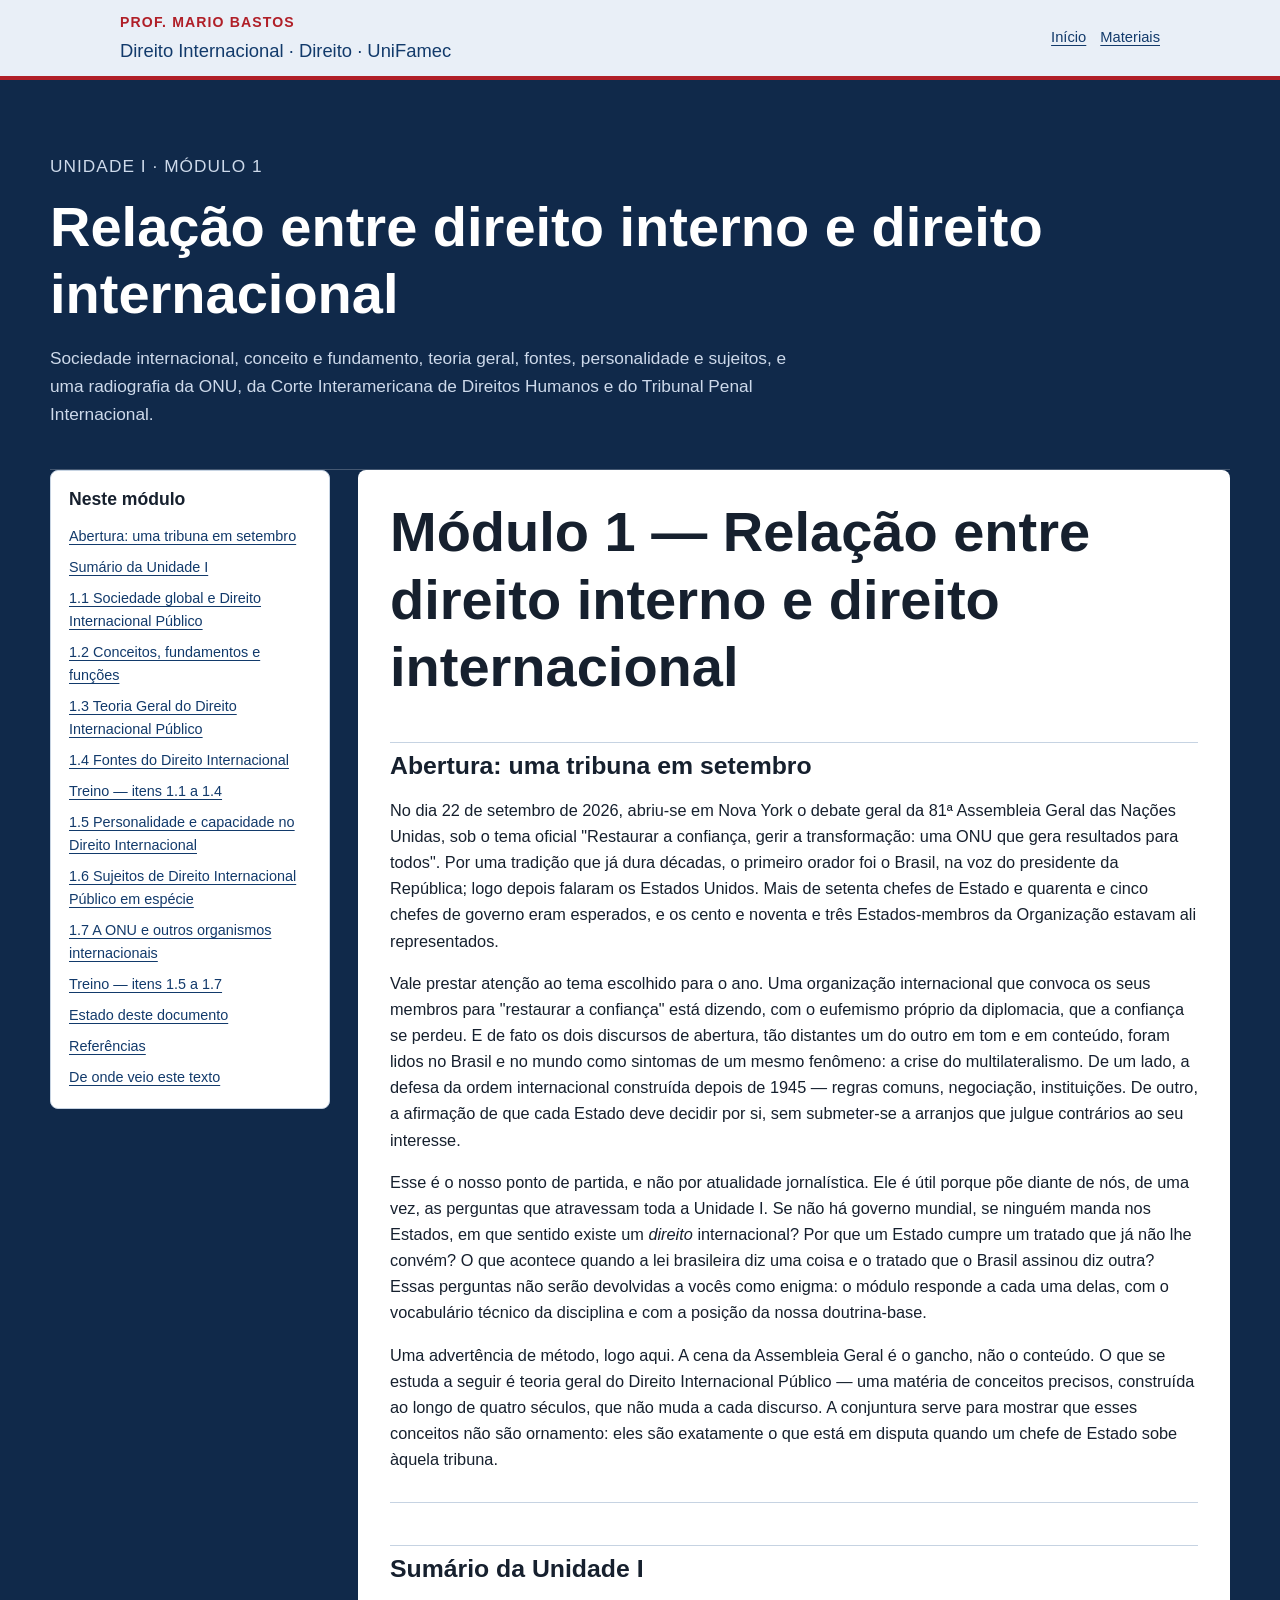
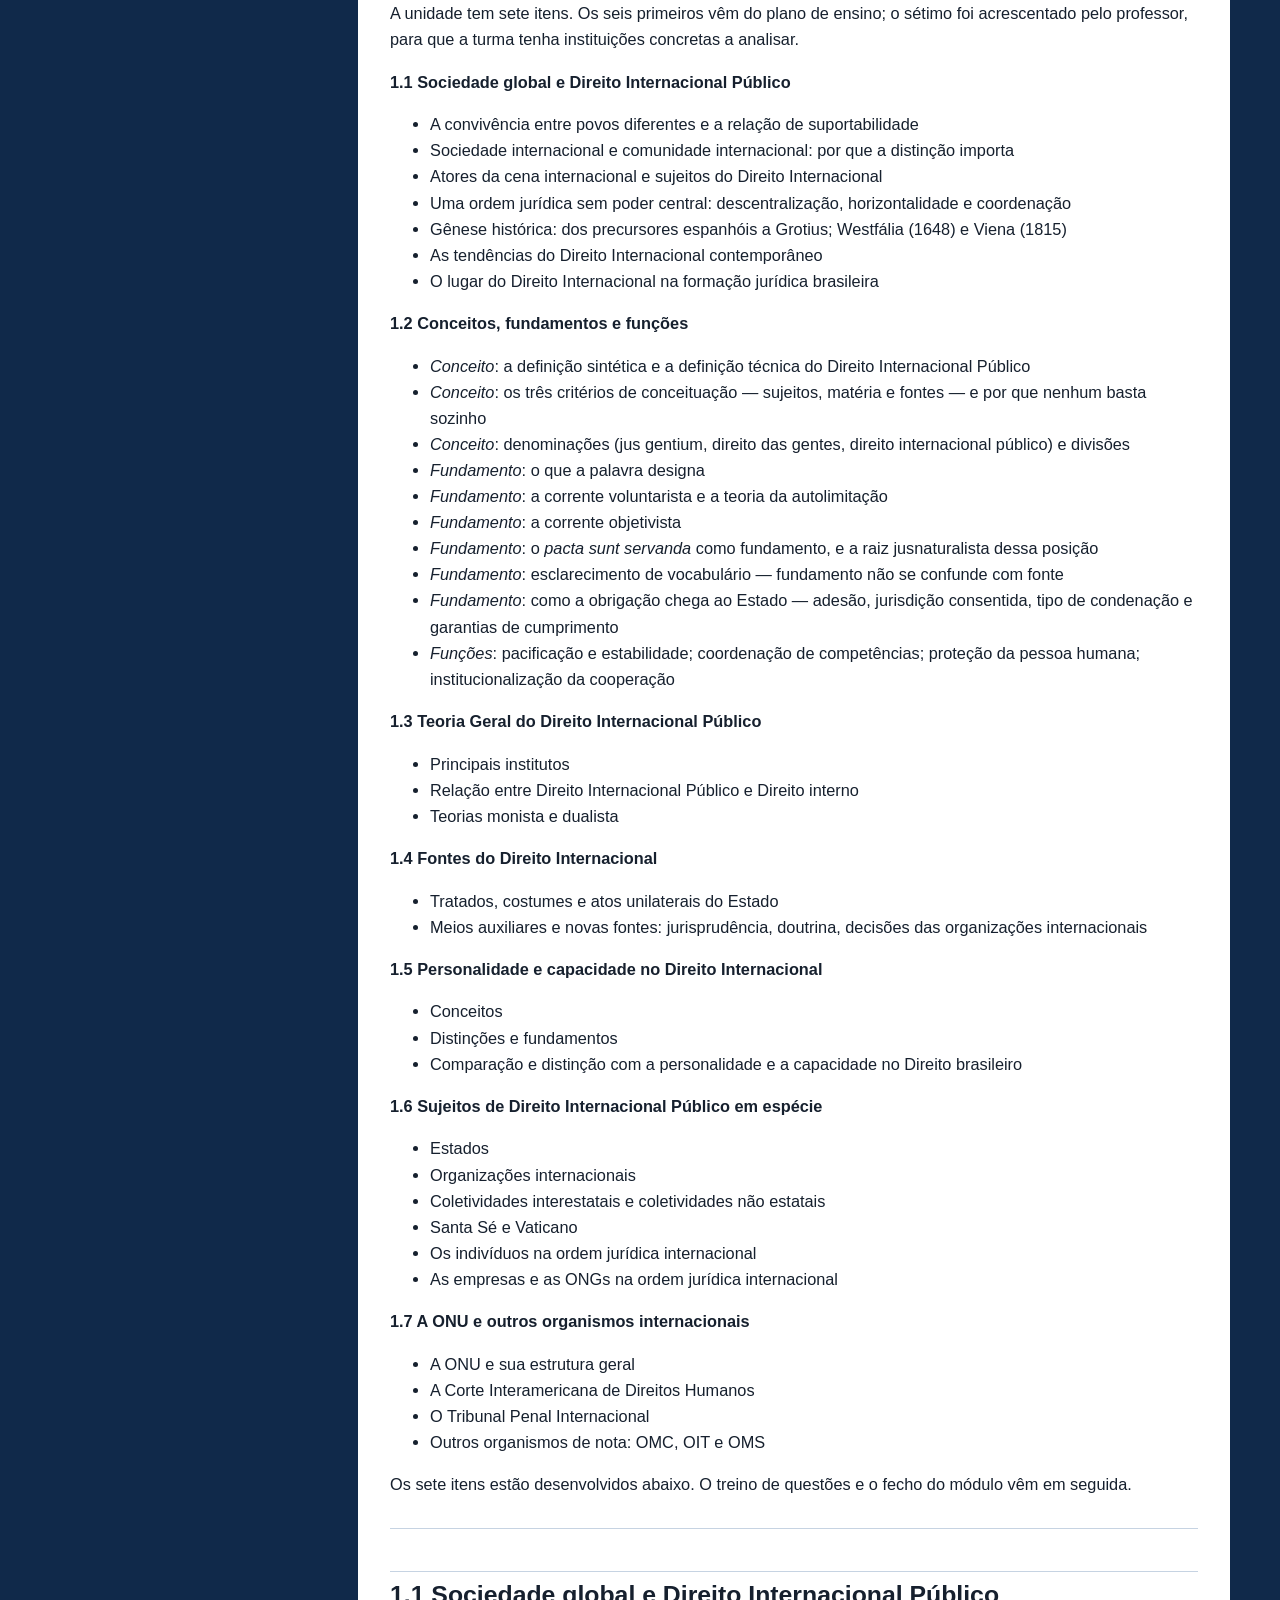
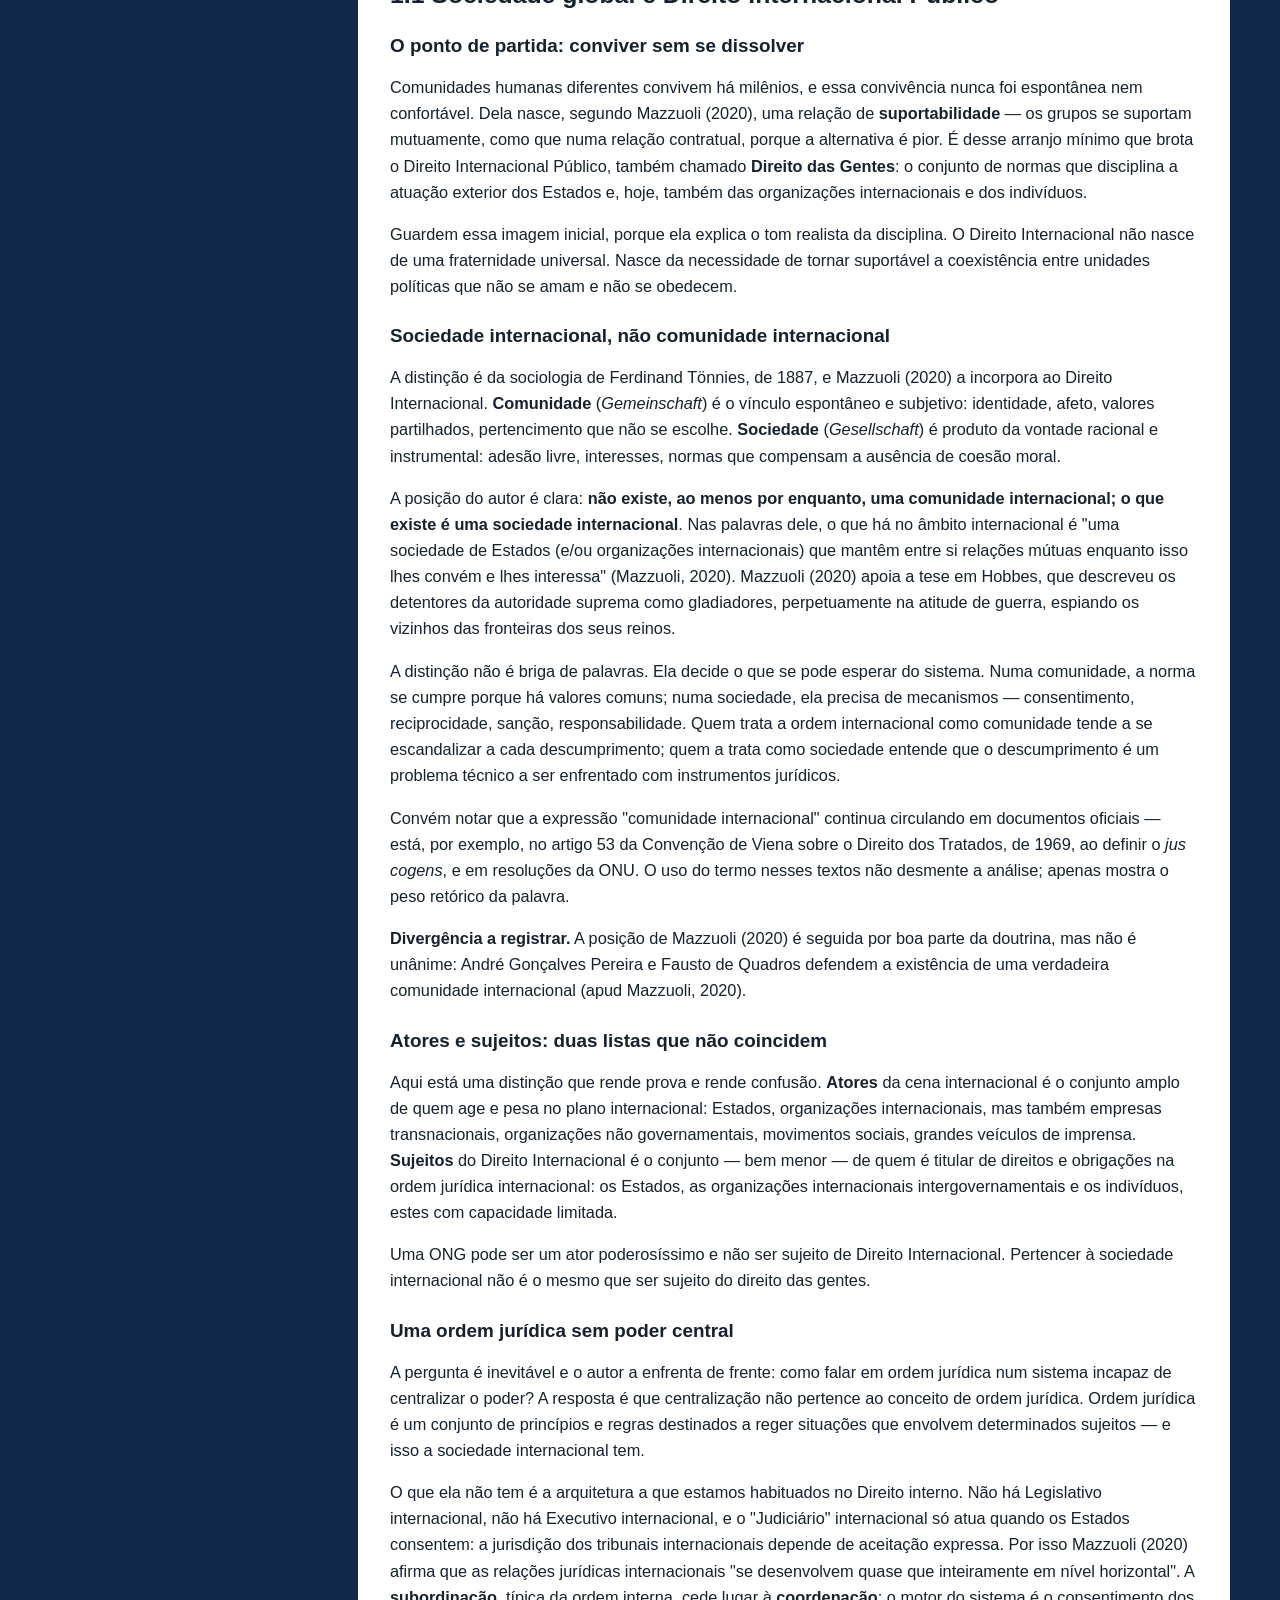
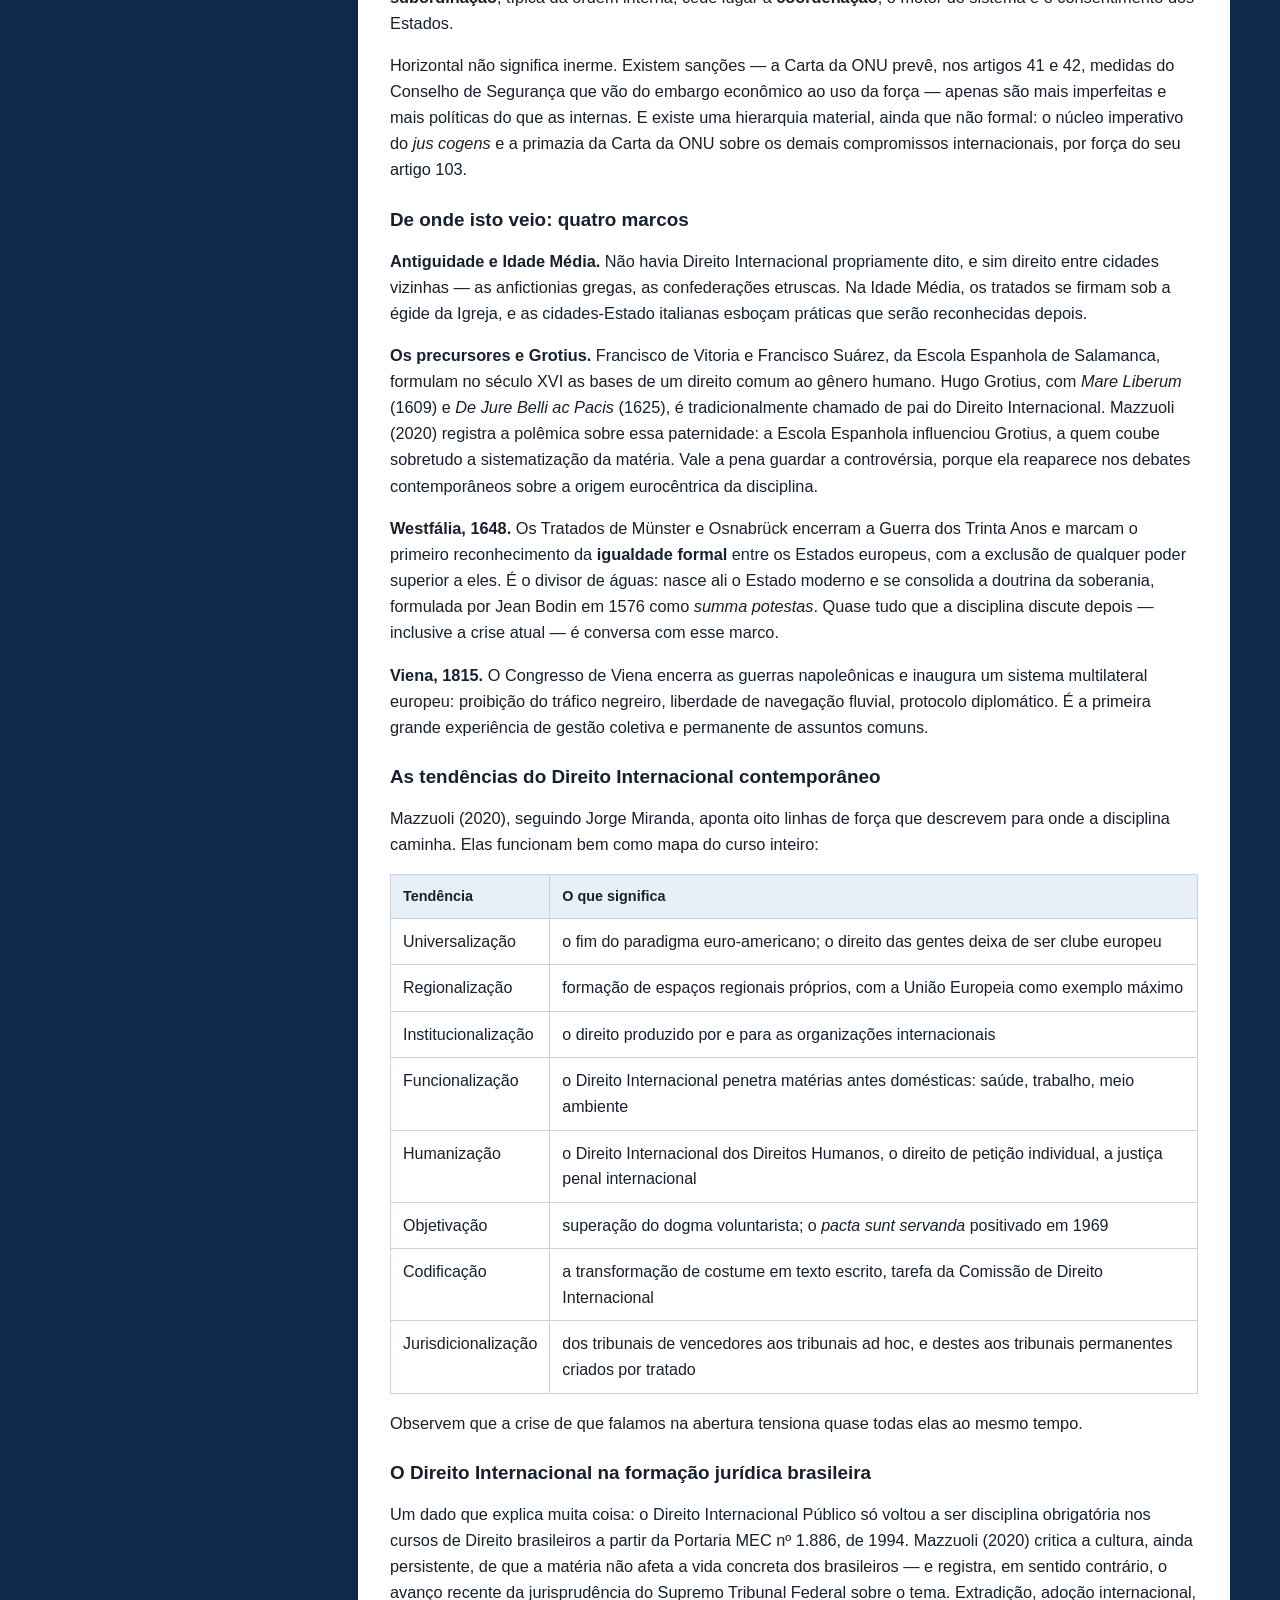
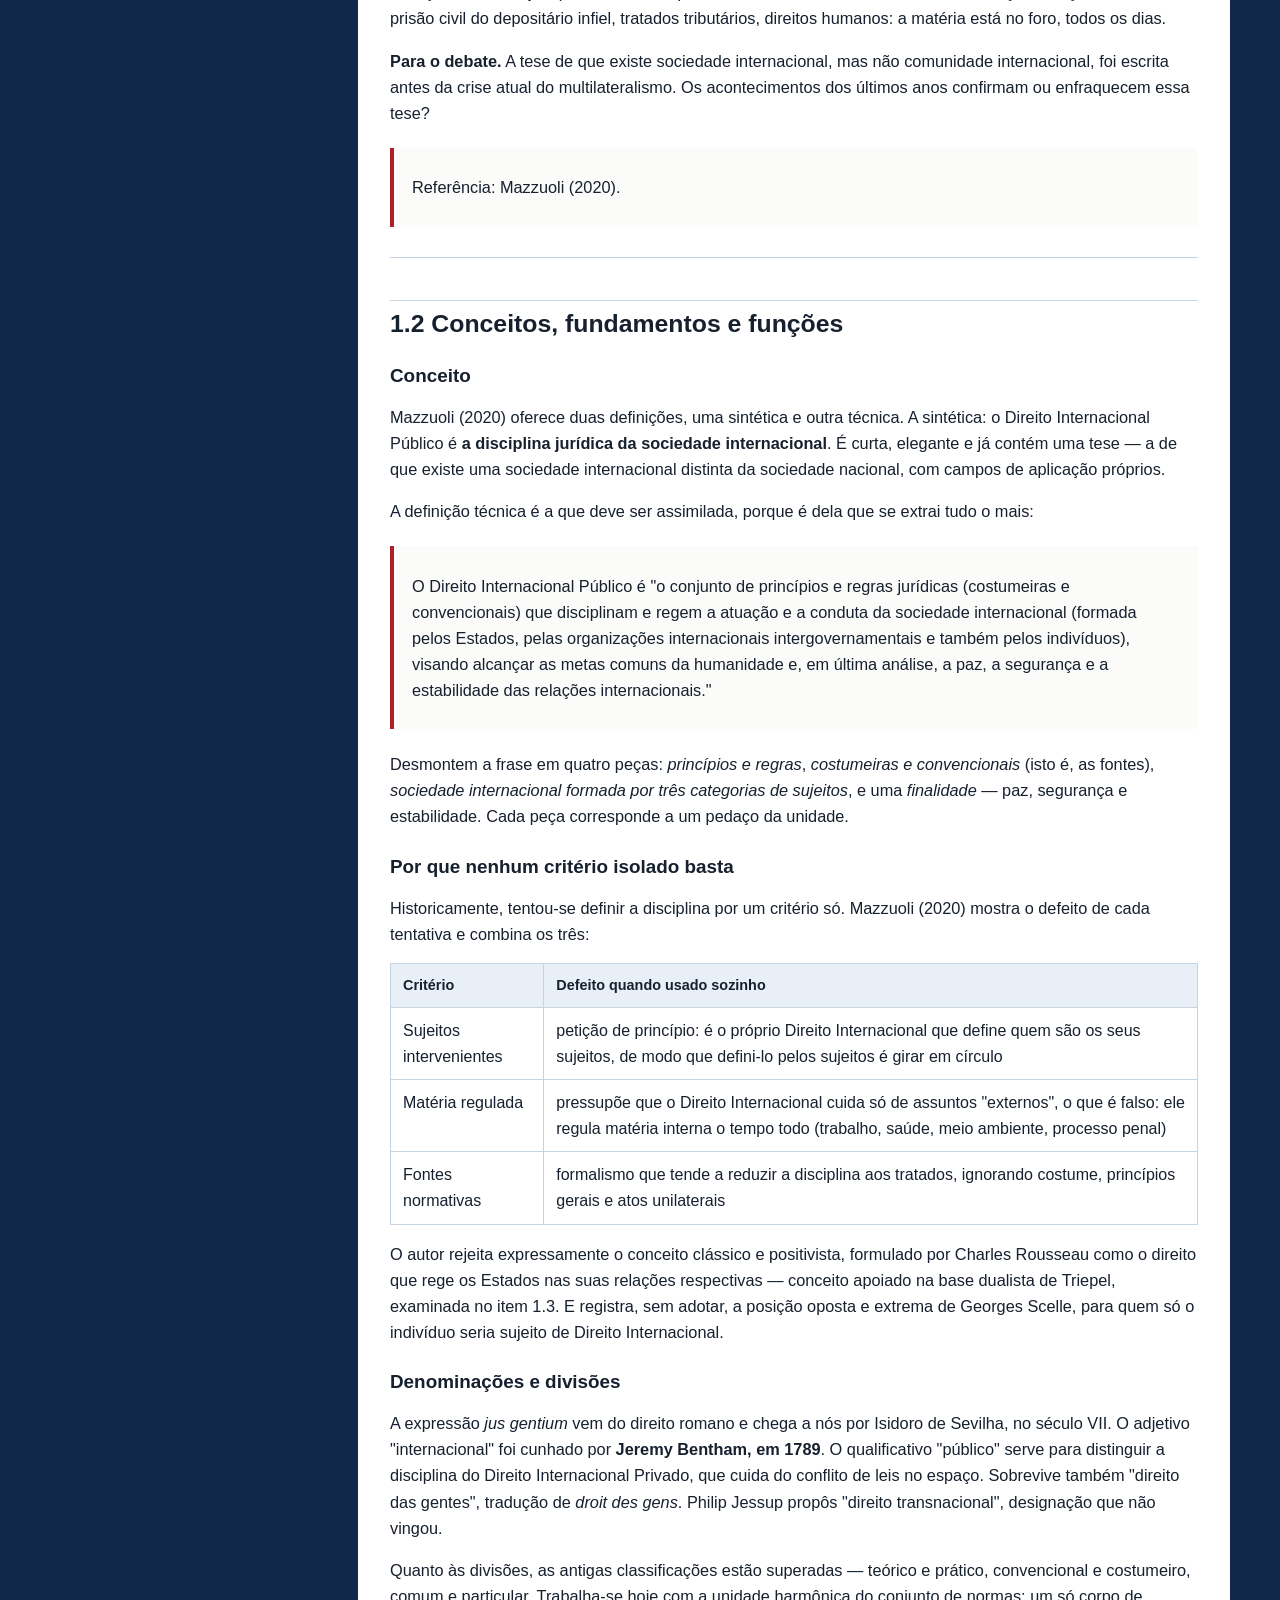
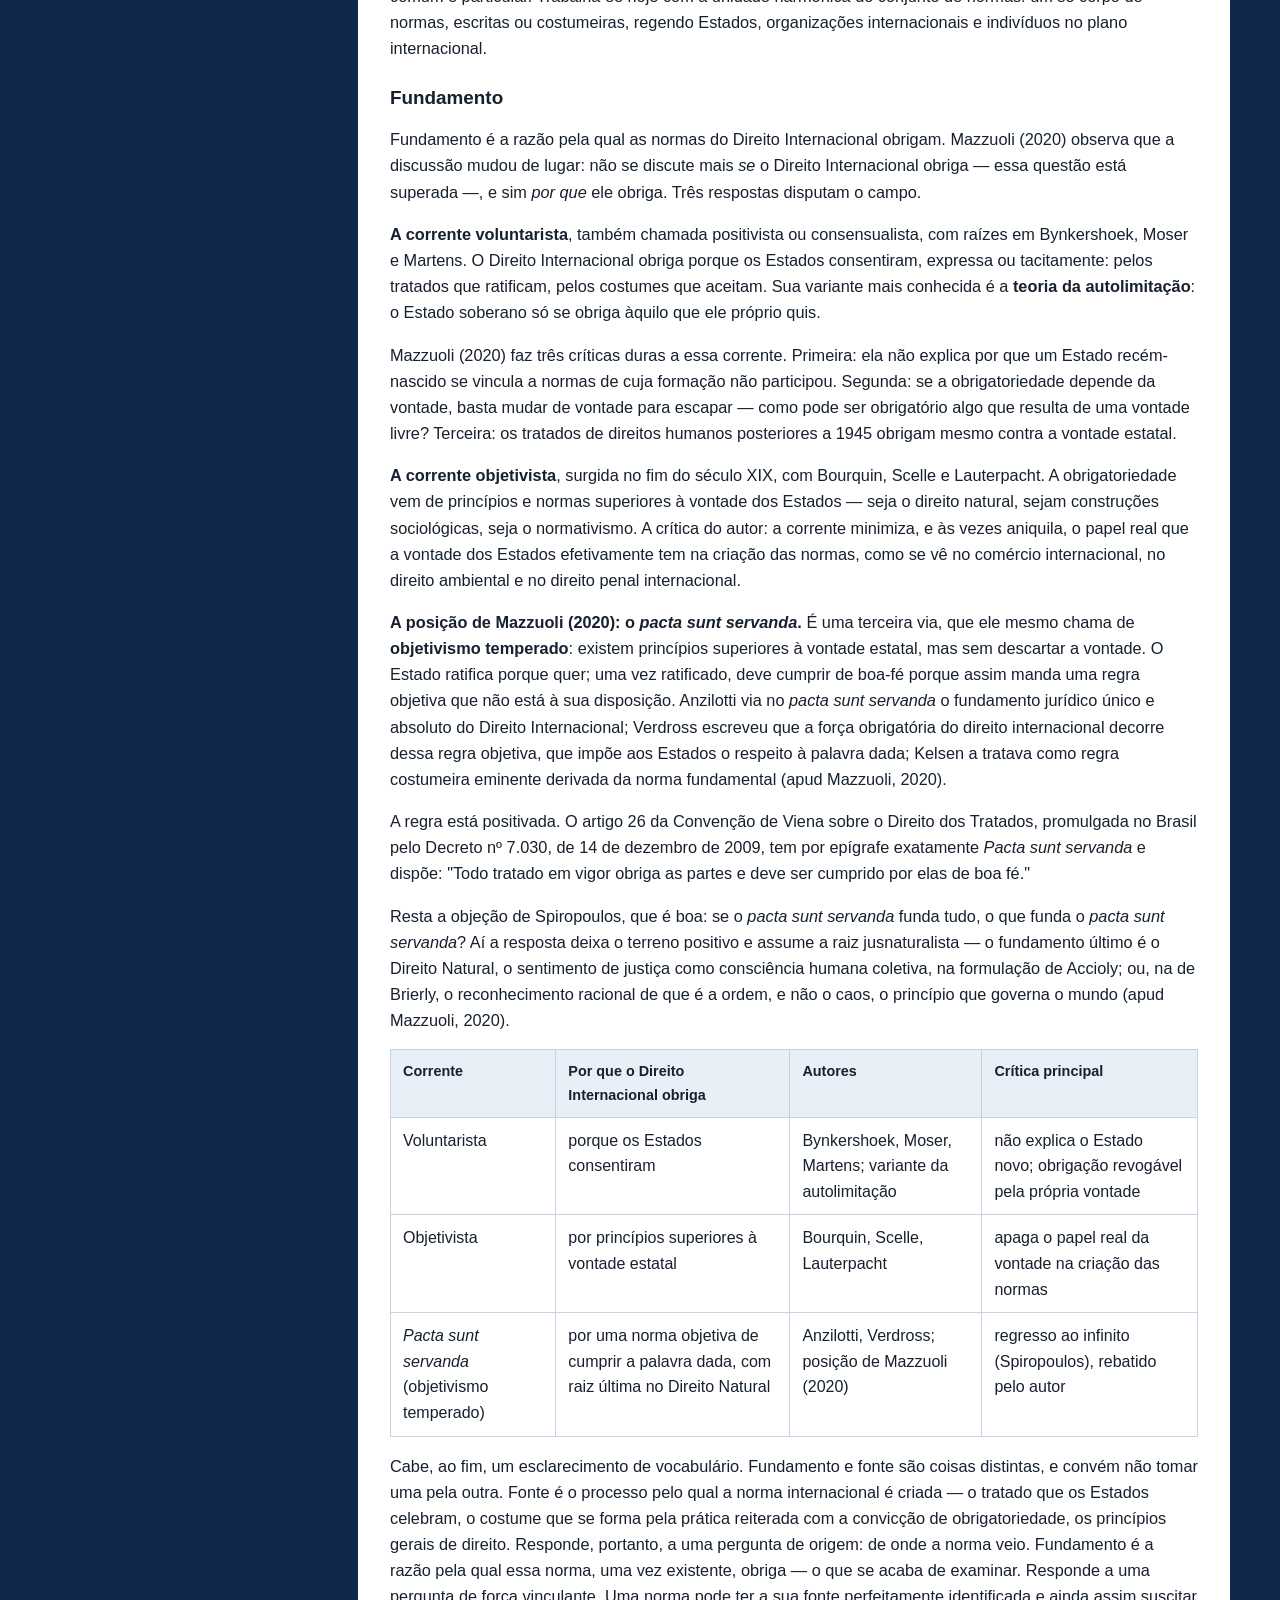
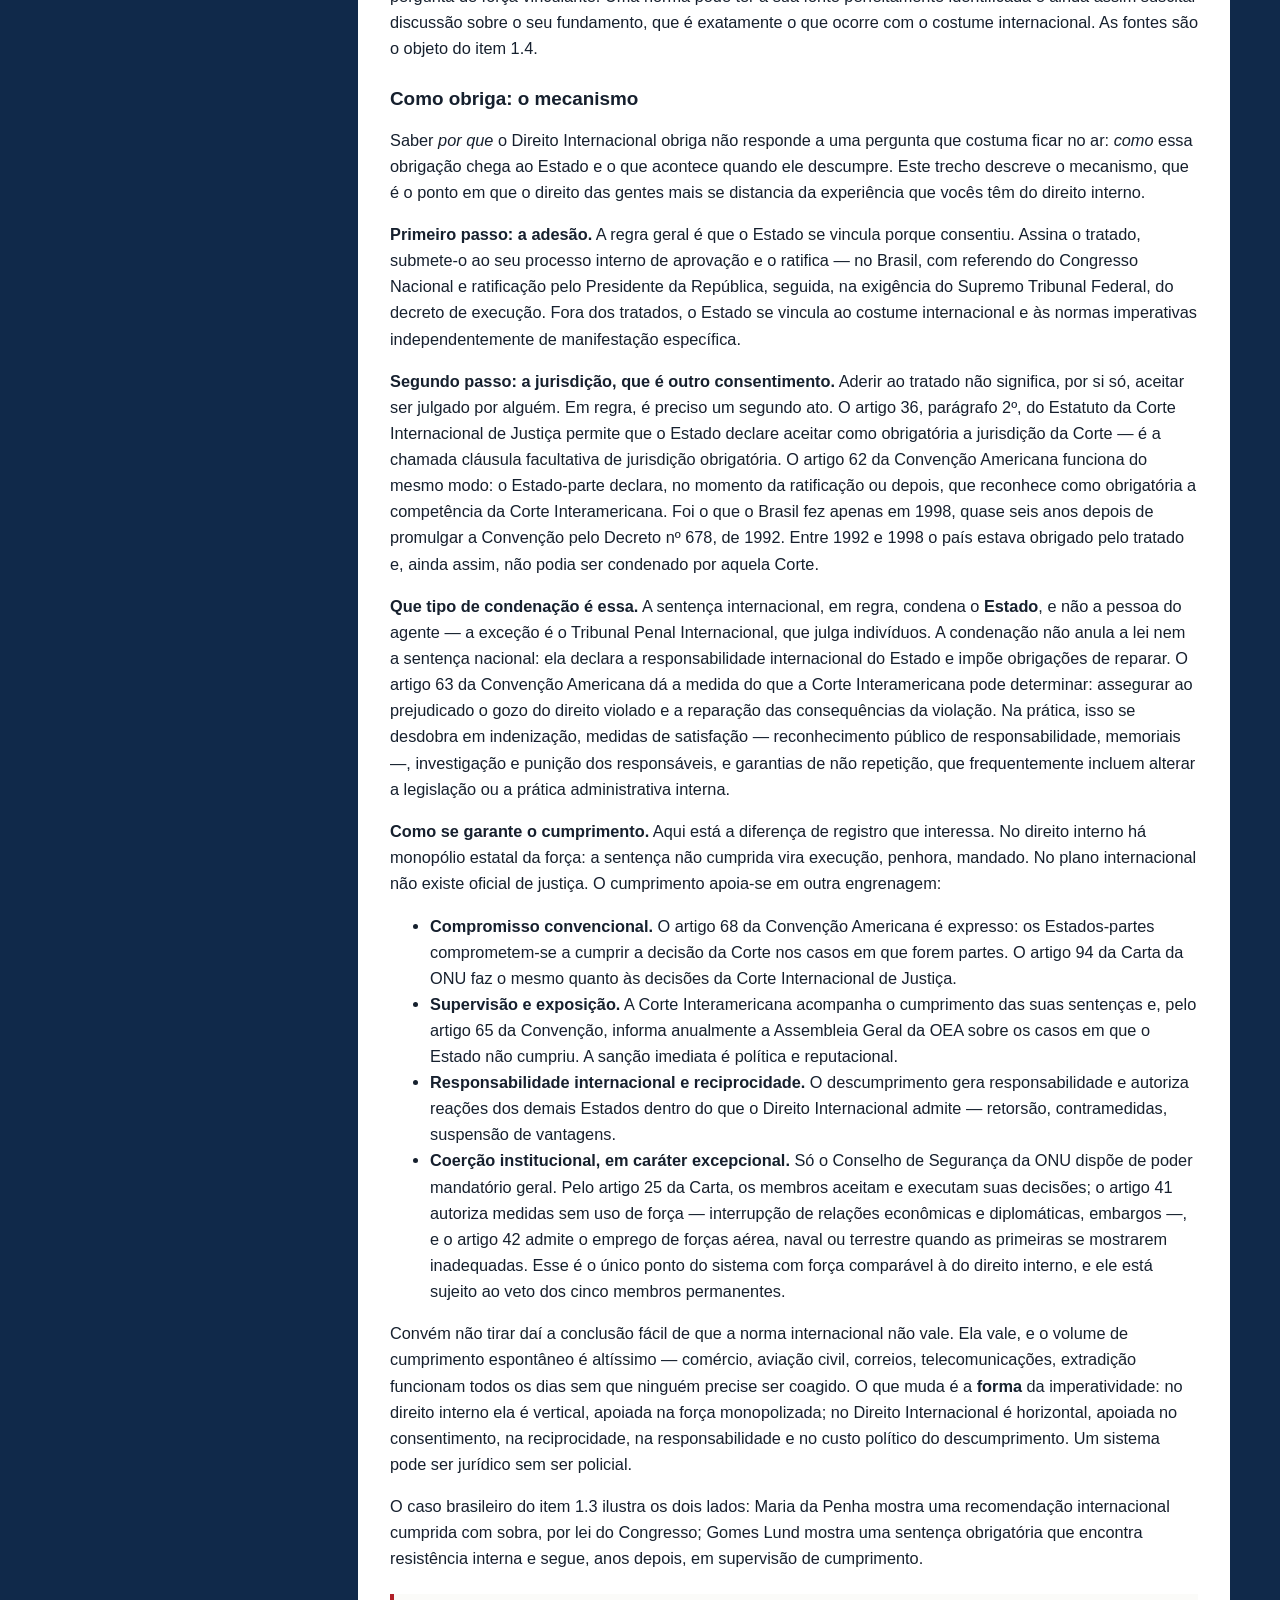
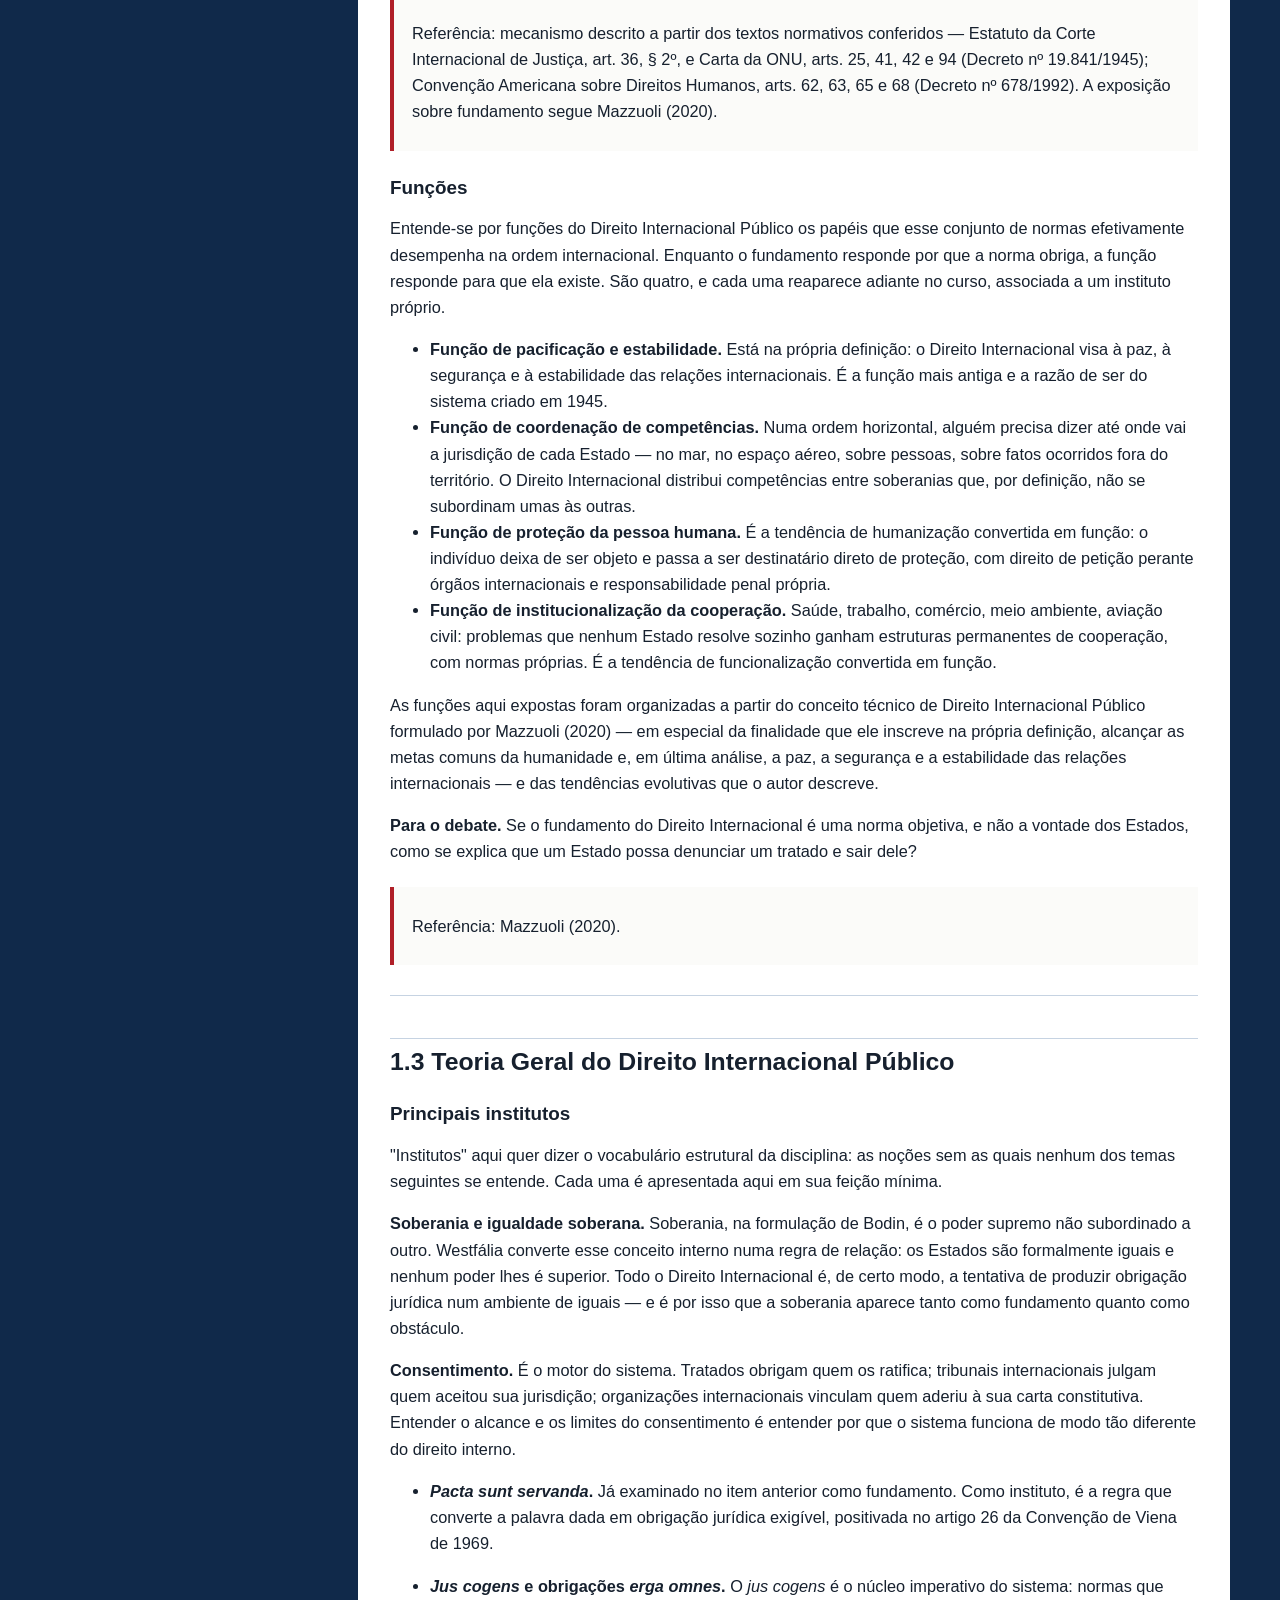
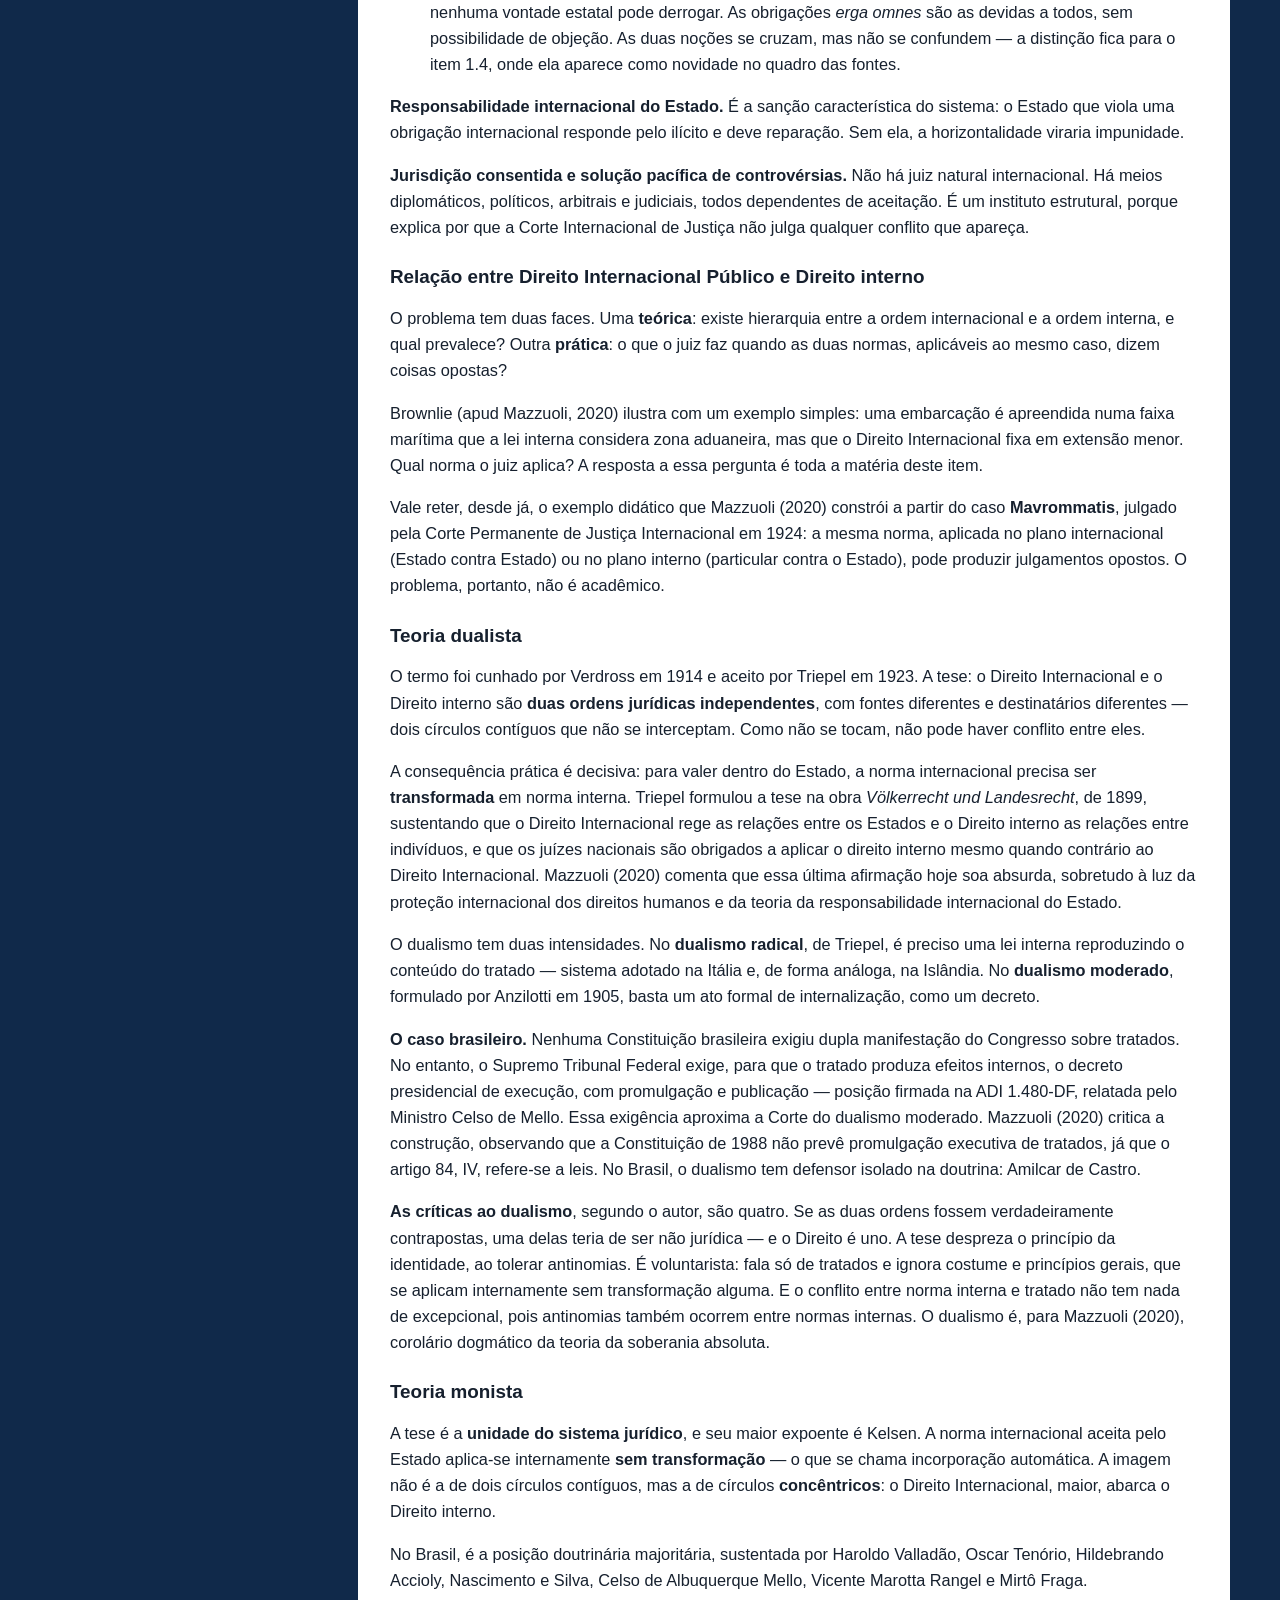
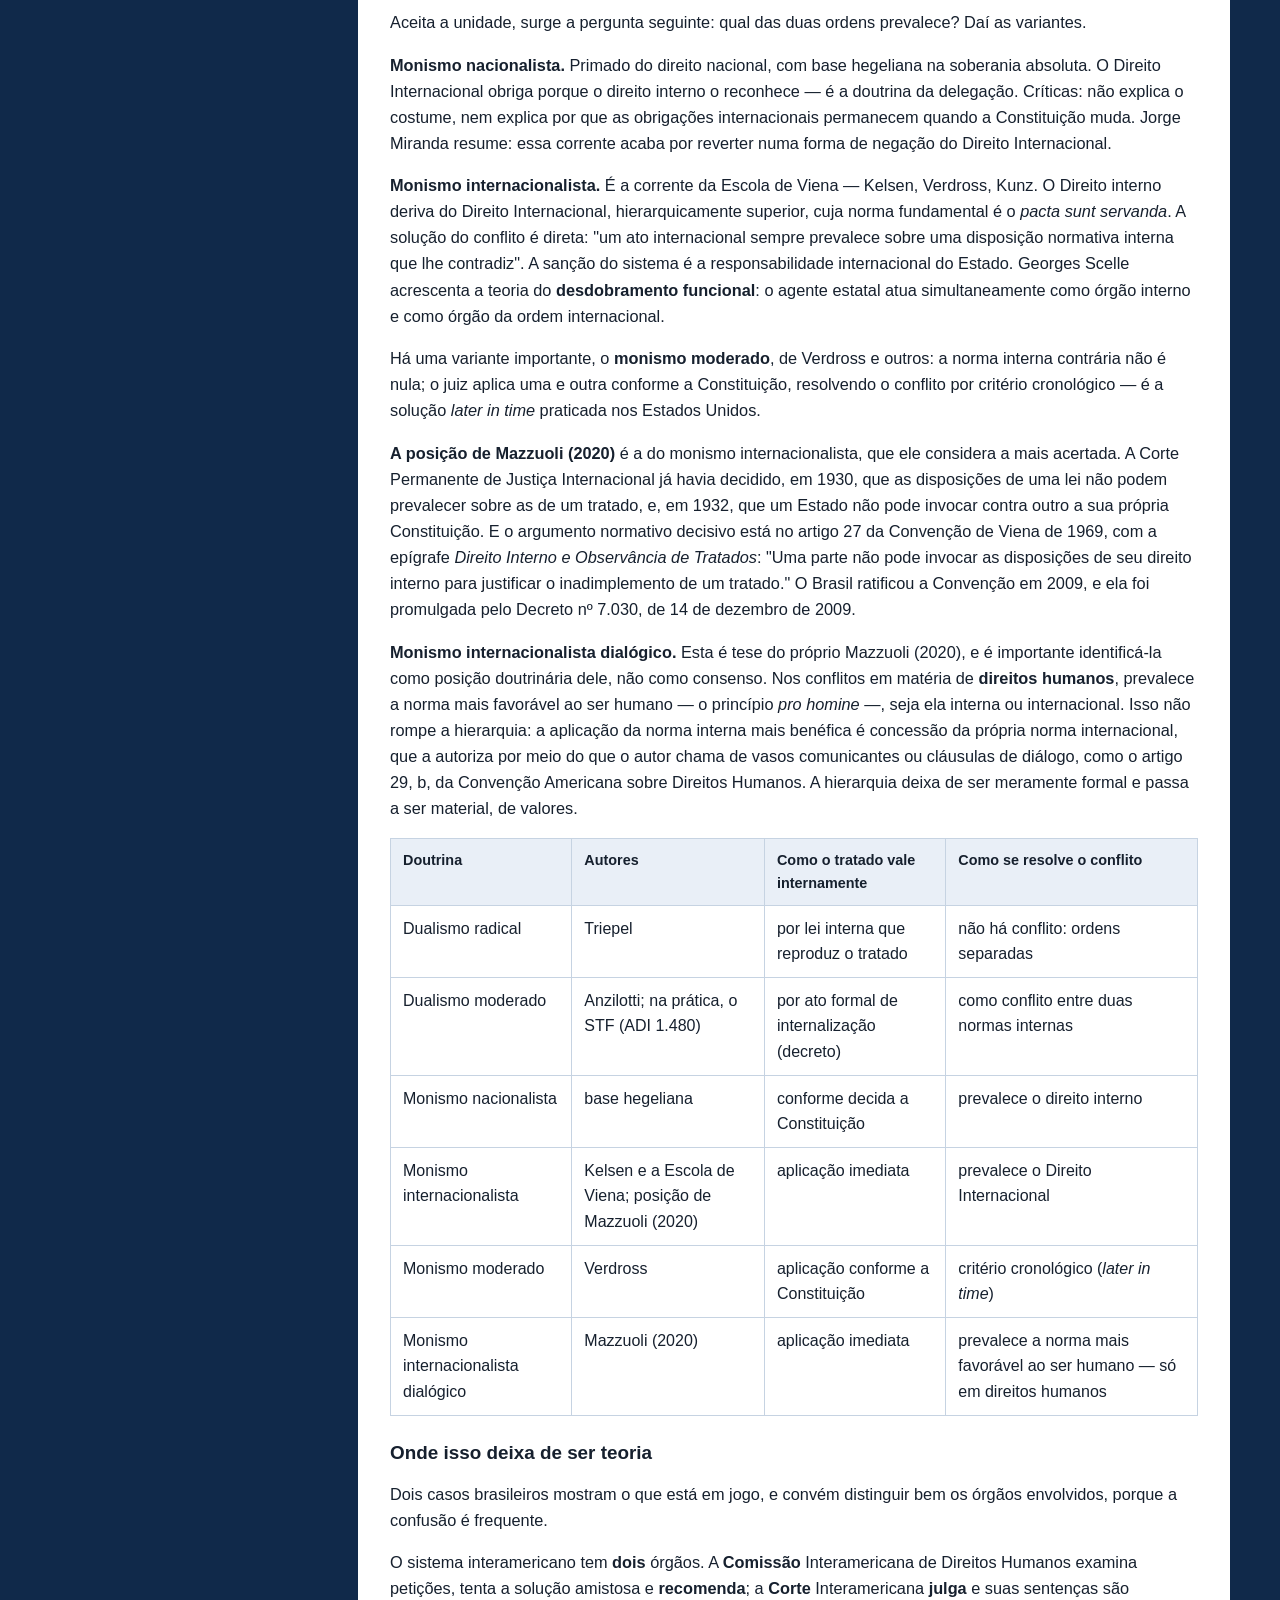
==== docs/modulo-1.html @ 849b7592 "Publica o Modulo 1 da Unidade I, com treino corrigido na pagina e box de curiosidades Co-Authored-By" ====
<!doctype html>
<html lang="pt-BR">
<head>
<meta charset="utf-8">
<meta name="viewport" content="width=device-width, initial-scale=1">
<title>Módulo 1 — Unidade I | Direito Internacional Integrado</title>
<meta name="description" content="Módulo de estudo da Unidade I: relação entre direito interno e direito internacional.">
<link rel="stylesheet" href="assets/style.css?v=4">
</head>
<body>
<header class="site-header">
  <div class="header-inner">
    <div class="brand"><strong>Prof. Mario Bastos</strong><span>Direito Internacional · Direito · UniFamec</span></div>
    <nav aria-label="Navegação principal"><a href="index.html">Início</a><a href="index.html#materiais">Materiais</a></nav>
  </div>
</header>

<main class="module-page">
  <section class="hero compact-hero">
    <p class="tag">Unidade I · Módulo 1</p>
    <h1>Relação entre direito interno e direito internacional</h1>
    <p>Sociedade internacional, conceito e fundamento, teoria geral, fontes, personalidade e sujeitos, e uma radiografia da ONU, da Corte Interamericana de Direitos Humanos e do Tribunal Penal Internacional.</p>
  </section>

  <div class="module-layout">
    <aside class="toc-card">
      <h2>Neste módulo</h2>
      <div class="toc-links"><a href="#abertura-uma-tribuna-em-setembro">Abertura: uma tribuna em setembro</a>
<a href="#sumario-da-unidade-i">Sumário da Unidade I</a>
<a href="#1-1-sociedade-global-e-direito-internacional-publico">1.1 Sociedade global e Direito Internacional Público</a>
<a href="#1-2-conceitos-fundamentos-e-funcoes">1.2 Conceitos, fundamentos e funções</a>
<a href="#1-3-teoria-geral-do-direito-internacional-publico">1.3 Teoria Geral do Direito Internacional Público</a>
<a href="#1-4-fontes-do-direito-internacional">1.4 Fontes do Direito Internacional</a>
<a href="#treino-itens-1-1-a-1-4">Treino — itens 1.1 a 1.4</a>
<a href="#1-5-personalidade-e-capacidade-no-direito-internacional">1.5 Personalidade e capacidade no Direito Internacional</a>
<a href="#1-6-sujeitos-de-direito-internacional-publico-em-especie">1.6 Sujeitos de Direito Internacional Público em espécie</a>
<a href="#1-7-a-onu-e-outros-organismos-internacionais">1.7 A ONU e outros organismos internacionais</a>
<a href="#treino-itens-1-5-a-1-7">Treino — itens 1.5 a 1.7</a>
<a href="#estado-deste-documento">Estado deste documento</a>
<a href="#referencias">Referências</a>
<a href="#de-onde-veio-este-texto">De onde veio este texto</a></div>
    </aside>
    <div class="module-content">
<h1>Módulo 1 — Relação entre direito interno e direito internacional</h1>
<h2 id="abertura-uma-tribuna-em-setembro">Abertura: uma tribuna em setembro</h2>
<p>No dia 22 de setembro de 2026, abriu-se em Nova York o debate geral da 81ª Assembleia Geral das Nações Unidas, sob o tema oficial "Restaurar a confiança, gerir a transformação: uma ONU que gera resultados para todos". Por uma tradição que já dura décadas, o primeiro orador foi o Brasil, na voz do presidente da República; logo depois falaram os Estados Unidos. Mais de setenta chefes de Estado e quarenta e cinco chefes de governo eram esperados, e os cento e noventa e três Estados-membros da Organização estavam ali representados.</p>
<p>Vale prestar atenção ao tema escolhido para o ano. Uma organização internacional que convoca os seus membros para "restaurar a confiança" está dizendo, com o eufemismo próprio da diplomacia, que a confiança se perdeu. E de fato os dois discursos de abertura, tão distantes um do outro em tom e em conteúdo, foram lidos no Brasil e no mundo como sintomas de um mesmo fenômeno: a crise do multilateralismo. De um lado, a defesa da ordem internacional construída depois de 1945 — regras comuns, negociação, instituições. De outro, a afirmação de que cada Estado deve decidir por si, sem submeter-se a arranjos que julgue contrários ao seu interesse.</p>
<p>Esse é o nosso ponto de partida, e não por atualidade jornalística. Ele é útil porque põe diante de nós, de uma vez, as perguntas que atravessam toda a Unidade I. Se não há governo mundial, se ninguém manda nos Estados, em que sentido existe um <em>direito</em> internacional? Por que um Estado cumpre um tratado que já não lhe convém? O que acontece quando a lei brasileira diz uma coisa e o tratado que o Brasil assinou diz outra? Essas perguntas não serão devolvidas a vocês como enigma: o módulo responde a cada uma delas, com o vocabulário técnico da disciplina e com a posição da nossa doutrina-base.</p>
<p>Uma advertência de método, logo aqui. A cena da Assembleia Geral é o gancho, não o conteúdo. O que se estuda a seguir é teoria geral do Direito Internacional Público — uma matéria de conceitos precisos, construída ao longo de quatro séculos, que não muda a cada discurso. A conjuntura serve para mostrar que esses conceitos não são ornamento: eles são exatamente o que está em disputa quando um chefe de Estado sobe àquela tribuna.</p>
<hr />
<h2 id="sumario-da-unidade-i">Sumário da Unidade I</h2>
<p>A unidade tem sete itens. Os seis primeiros vêm do plano de ensino; o sétimo foi acrescentado pelo professor, para que a turma tenha instituições concretas a analisar.</p>
<p><strong>1.1 Sociedade global e Direito Internacional Público</strong></p>
<ul>
<li>A convivência entre povos diferentes e a relação de suportabilidade</li>
<li>Sociedade internacional e comunidade internacional: por que a distinção importa</li>
<li>Atores da cena internacional e sujeitos do Direito Internacional</li>
<li>Uma ordem jurídica sem poder central: descentralização, horizontalidade e coordenação</li>
<li>Gênese histórica: dos precursores espanhóis a Grotius; Westfália (1648) e Viena (1815)</li>
<li>As tendências do Direito Internacional contemporâneo</li>
<li>O lugar do Direito Internacional na formação jurídica brasileira</li>
</ul>
<p><strong>1.2 Conceitos, fundamentos e funções</strong></p>
<ul>
<li><em>Conceito</em>: a definição sintética e a definição técnica do Direito Internacional Público</li>
<li><em>Conceito</em>: os três critérios de conceituação — sujeitos, matéria e fontes — e por que nenhum basta sozinho</li>
<li><em>Conceito</em>: denominações (jus gentium, direito das gentes, direito internacional público) e divisões</li>
<li><em>Fundamento</em>: o que a palavra designa</li>
<li><em>Fundamento</em>: a corrente voluntarista e a teoria da autolimitação</li>
<li><em>Fundamento</em>: a corrente objetivista</li>
<li><em>Fundamento</em>: o <em>pacta sunt servanda</em> como fundamento, e a raiz jusnaturalista dessa posição</li>
<li><em>Fundamento</em>: esclarecimento de vocabulário — fundamento não se confunde com fonte</li>
<li><em>Fundamento</em>: como a obrigação chega ao Estado — adesão, jurisdição consentida, tipo de condenação e garantias de cumprimento</li>
<li><em>Funções</em>: pacificação e estabilidade; coordenação de competências; proteção da pessoa humana; institucionalização da cooperação</li>
</ul>
<p><strong>1.3 Teoria Geral do Direito Internacional Público</strong></p>
<ul>
<li>Principais institutos</li>
<li>Relação entre Direito Internacional Público e Direito interno</li>
<li>Teorias monista e dualista</li>
</ul>
<p><strong>1.4 Fontes do Direito Internacional</strong></p>
<ul>
<li>Tratados, costumes e atos unilaterais do Estado</li>
<li>Meios auxiliares e novas fontes: jurisprudência, doutrina, decisões das organizações internacionais</li>
</ul>
<p><strong>1.5 Personalidade e capacidade no Direito Internacional</strong></p>
<ul>
<li>Conceitos</li>
<li>Distinções e fundamentos</li>
<li>Comparação e distinção com a personalidade e a capacidade no Direito brasileiro</li>
</ul>
<p><strong>1.6 Sujeitos de Direito Internacional Público em espécie</strong></p>
<ul>
<li>Estados</li>
<li>Organizações internacionais</li>
<li>Coletividades interestatais e coletividades não estatais</li>
<li>Santa Sé e Vaticano</li>
<li>Os indivíduos na ordem jurídica internacional</li>
<li>As empresas e as ONGs na ordem jurídica internacional</li>
</ul>
<p><strong>1.7 A ONU e outros organismos internacionais</strong></p>
<ul>
<li>A ONU e sua estrutura geral</li>
<li>A Corte Interamericana de Direitos Humanos</li>
<li>O Tribunal Penal Internacional</li>
<li>Outros organismos de nota: OMC, OIT e OMS</li>
</ul>
<p>Os sete itens estão desenvolvidos abaixo. O treino de questões e o fecho do módulo vêm em seguida.</p>
<hr />
<h2 id="1-1-sociedade-global-e-direito-internacional-publico">1.1 Sociedade global e Direito Internacional Público</h2>
<h3>O ponto de partida: conviver sem se dissolver</h3>
<p>Comunidades humanas diferentes convivem há milênios, e essa convivência nunca foi espontânea nem confortável. Dela nasce, segundo Mazzuoli (2020), uma relação de <strong>suportabilidade</strong> — os grupos se suportam mutuamente, como que numa relação contratual, porque a alternativa é pior. É desse arranjo mínimo que brota o Direito Internacional Público, também chamado <strong>Direito das Gentes</strong>: o conjunto de normas que disciplina a atuação exterior dos Estados e, hoje, também das organizações internacionais e dos indivíduos.</p>
<p>Guardem essa imagem inicial, porque ela explica o tom realista da disciplina. O Direito Internacional não nasce de uma fraternidade universal. Nasce da necessidade de tornar suportável a coexistência entre unidades políticas que não se amam e não se obedecem.</p>
<h3>Sociedade internacional, não comunidade internacional</h3>
<p>A distinção é da sociologia de Ferdinand Tönnies, de 1887, e Mazzuoli (2020) a incorpora ao Direito Internacional. <strong>Comunidade</strong> (<em>Gemeinschaft</em>) é o vínculo espontâneo e subjetivo: identidade, afeto, valores partilhados, pertencimento que não se escolhe. <strong>Sociedade</strong> (<em>Gesellschaft</em>) é produto da vontade racional e instrumental: adesão livre, interesses, normas que compensam a ausência de coesão moral.</p>
<p>A posição do autor é clara: <strong>não existe, ao menos por enquanto, uma comunidade internacional; o que existe é uma sociedade internacional</strong>. Nas palavras dele, o que há no âmbito internacional é "uma sociedade de Estados (e/ou organizações internacionais) que mantêm entre si relações mútuas enquanto isso lhes convém e lhes interessa" (Mazzuoli, 2020). Mazzuoli (2020) apoia a tese em Hobbes, que descreveu os detentores da autoridade suprema como gladiadores, perpetuamente na atitude de guerra, espiando os vizinhos das fronteiras dos seus reinos.</p>
<p>A distinção não é briga de palavras. Ela decide o que se pode esperar do sistema. Numa comunidade, a norma se cumpre porque há valores comuns; numa sociedade, ela precisa de mecanismos — consentimento, reciprocidade, sanção, responsabilidade. Quem trata a ordem internacional como comunidade tende a se escandalizar a cada descumprimento; quem a trata como sociedade entende que o descumprimento é um problema técnico a ser enfrentado com instrumentos jurídicos.</p>
<p>Convém notar que a expressão "comunidade internacional" continua circulando em documentos oficiais — está, por exemplo, no artigo 53 da Convenção de Viena sobre o Direito dos Tratados, de 1969, ao definir o <em>jus cogens</em>, e em resoluções da ONU. O uso do termo nesses textos não desmente a análise; apenas mostra o peso retórico da palavra.</p>
<p><strong>Divergência a registrar.</strong> A posição de Mazzuoli (2020) é seguida por boa parte da doutrina, mas não é unânime: André Gonçalves Pereira e Fausto de Quadros defendem a existência de uma verdadeira comunidade internacional (apud Mazzuoli, 2020).</p>
<h3>Atores e sujeitos: duas listas que não coincidem</h3>
<p>Aqui está uma distinção que rende prova e rende confusão. <strong>Atores</strong> da cena internacional é o conjunto amplo de quem age e pesa no plano internacional: Estados, organizações internacionais, mas também empresas transnacionais, organizações não governamentais, movimentos sociais, grandes veículos de imprensa. <strong>Sujeitos</strong> do Direito Internacional é o conjunto — bem menor — de quem é titular de direitos e obrigações na ordem jurídica internacional: os Estados, as organizações internacionais intergovernamentais e os indivíduos, estes com capacidade limitada.</p>
<p>Uma ONG pode ser um ator poderosíssimo e não ser sujeito de Direito Internacional. Pertencer à sociedade internacional não é o mesmo que ser sujeito do direito das gentes.</p>
<h3>Uma ordem jurídica sem poder central</h3>
<p>A pergunta é inevitável e o autor a enfrenta de frente: como falar em ordem jurídica num sistema incapaz de centralizar o poder? A resposta é que centralização não pertence ao conceito de ordem jurídica. Ordem jurídica é um conjunto de princípios e regras destinados a reger situações que envolvem determinados sujeitos — e isso a sociedade internacional tem.</p>
<p>O que ela não tem é a arquitetura a que estamos habituados no Direito interno. Não há Legislativo internacional, não há Executivo internacional, e o "Judiciário" internacional só atua quando os Estados consentem: a jurisdição dos tribunais internacionais depende de aceitação expressa. Por isso Mazzuoli (2020) afirma que as relações jurídicas internacionais "se desenvolvem quase que inteiramente em nível horizontal". A <strong>subordinação</strong>, típica da ordem interna, cede lugar à <strong>coordenação</strong>; o motor do sistema é o consentimento dos Estados.</p>
<p>Horizontal não significa inerme. Existem sanções — a Carta da ONU prevê, nos artigos 41 e 42, medidas do Conselho de Segurança que vão do embargo econômico ao uso da força — apenas são mais imperfeitas e mais políticas do que as internas. E existe uma hierarquia material, ainda que não formal: o núcleo imperativo do <em>jus cogens</em> e a primazia da Carta da ONU sobre os demais compromissos internacionais, por força do seu artigo 103.</p>
<h3>De onde isto veio: quatro marcos</h3>
<p><strong>Antiguidade e Idade Média.</strong> Não havia Direito Internacional propriamente dito, e sim direito entre cidades vizinhas — as anfictionias gregas, as confederações etruscas. Na Idade Média, os tratados se firmam sob a égide da Igreja, e as cidades-Estado italianas esboçam práticas que serão reconhecidas depois.</p>
<p><strong>Os precursores e Grotius.</strong> Francisco de Vitoria e Francisco Suárez, da Escola Espanhola de Salamanca, formulam no século XVI as bases de um direito comum ao gênero humano. Hugo Grotius, com <em>Mare Liberum</em> (1609) e <em>De Jure Belli ac Pacis</em> (1625), é tradicionalmente chamado de pai do Direito Internacional. Mazzuoli (2020) registra a polêmica sobre essa paternidade: a Escola Espanhola influenciou Grotius, a quem coube sobretudo a sistematização da matéria. Vale a pena guardar a controvérsia, porque ela reaparece nos debates contemporâneos sobre a origem eurocêntrica da disciplina.</p>
<p><strong>Westfália, 1648.</strong> Os Tratados de Münster e Osnabrück encerram a Guerra dos Trinta Anos e marcam o primeiro reconhecimento da <strong>igualdade formal</strong> entre os Estados europeus, com a exclusão de qualquer poder superior a eles. É o divisor de águas: nasce ali o Estado moderno e se consolida a doutrina da soberania, formulada por Jean Bodin em 1576 como <em>summa potestas</em>. Quase tudo que a disciplina discute depois — inclusive a crise atual — é conversa com esse marco.</p>
<p><strong>Viena, 1815.</strong> O Congresso de Viena encerra as guerras napoleônicas e inaugura um sistema multilateral europeu: proibição do tráfico negreiro, liberdade de navegação fluvial, protocolo diplomático. É a primeira grande experiência de gestão coletiva e permanente de assuntos comuns.</p>
<h3>As tendências do Direito Internacional contemporâneo</h3>
<p>Mazzuoli (2020), seguindo Jorge Miranda, aponta oito linhas de força que descrevem para onde a disciplina caminha. Elas funcionam bem como mapa do curso inteiro:</p>
<table>
<thead>
<tr>
<th>Tendência</th>
<th>O que significa</th>
</tr>
</thead>
<tbody>
<tr>
<td>Universalização</td>
<td>o fim do paradigma euro-americano; o direito das gentes deixa de ser clube europeu</td>
</tr>
<tr>
<td>Regionalização</td>
<td>formação de espaços regionais próprios, com a União Europeia como exemplo máximo</td>
</tr>
<tr>
<td>Institucionalização</td>
<td>o direito produzido por e para as organizações internacionais</td>
</tr>
<tr>
<td>Funcionalização</td>
<td>o Direito Internacional penetra matérias antes domésticas: saúde, trabalho, meio ambiente</td>
</tr>
<tr>
<td>Humanização</td>
<td>o Direito Internacional dos Direitos Humanos, o direito de petição individual, a justiça penal internacional</td>
</tr>
<tr>
<td>Objetivação</td>
<td>superação do dogma voluntarista; o <em>pacta sunt servanda</em> positivado em 1969</td>
</tr>
<tr>
<td>Codificação</td>
<td>a transformação de costume em texto escrito, tarefa da Comissão de Direito Internacional</td>
</tr>
<tr>
<td>Jurisdicionalização</td>
<td>dos tribunais de vencedores aos tribunais ad hoc, e destes aos tribunais permanentes criados por tratado</td>
</tr>
</tbody>
</table>
<p>Observem que a crise de que falamos na abertura tensiona quase todas elas ao mesmo tempo.</p>
<h3>O Direito Internacional na formação jurídica brasileira</h3>
<p>Um dado que explica muita coisa: o Direito Internacional Público só voltou a ser disciplina obrigatória nos cursos de Direito brasileiros a partir da Portaria MEC nº 1.886, de 1994. Mazzuoli (2020) critica a cultura, ainda persistente, de que a matéria não afeta a vida concreta dos brasileiros — e registra, em sentido contrário, o avanço recente da jurisprudência do Supremo Tribunal Federal sobre o tema. Extradição, adoção internacional, prisão civil do depositário infiel, tratados tributários, direitos humanos: a matéria está no foro, todos os dias.</p>
<p><strong>Para o debate.</strong> A tese de que existe sociedade internacional, mas não comunidade internacional, foi escrita antes da crise atual do multilateralismo. Os acontecimentos dos últimos anos confirmam ou enfraquecem essa tese?</p>
<blockquote>
<p>Referência: Mazzuoli (2020).</p>
</blockquote>
<hr />
<h2 id="1-2-conceitos-fundamentos-e-funcoes">1.2 Conceitos, fundamentos e funções</h2>
<h3>Conceito</h3>
<p>Mazzuoli (2020) oferece duas definições, uma sintética e outra técnica. A sintética: o Direito Internacional Público é <strong>a disciplina jurídica da sociedade internacional</strong>. É curta, elegante e já contém uma tese — a de que existe uma sociedade internacional distinta da sociedade nacional, com campos de aplicação próprios.</p>
<p>A definição técnica é a que deve ser assimilada, porque é dela que se extrai tudo o mais:</p>
<blockquote>
<p>O Direito Internacional Público é "o conjunto de princípios e regras jurídicas (costumeiras e convencionais) que disciplinam e regem a atuação e a conduta da sociedade internacional (formada pelos Estados, pelas organizações internacionais intergovernamentais e também pelos indivíduos), visando alcançar as metas comuns da humanidade e, em última análise, a paz, a segurança e a estabilidade das relações internacionais."</p>
</blockquote>
<p>Desmontem a frase em quatro peças: <em>princípios e regras</em>, <em>costumeiras e convencionais</em> (isto é, as fontes), <em>sociedade internacional formada por três categorias de sujeitos</em>, e uma <em>finalidade</em> — paz, segurança e estabilidade. Cada peça corresponde a um pedaço da unidade.</p>
<h3>Por que nenhum critério isolado basta</h3>
<p>Historicamente, tentou-se definir a disciplina por um critério só. Mazzuoli (2020) mostra o defeito de cada tentativa e combina os três:</p>
<table>
<thead>
<tr>
<th>Critério</th>
<th>Defeito quando usado sozinho</th>
</tr>
</thead>
<tbody>
<tr>
<td>Sujeitos intervenientes</td>
<td>petição de princípio: é o próprio Direito Internacional que define quem são os seus sujeitos, de modo que defini-lo pelos sujeitos é girar em círculo</td>
</tr>
<tr>
<td>Matéria regulada</td>
<td>pressupõe que o Direito Internacional cuida só de assuntos "externos", o que é falso: ele regula matéria interna o tempo todo (trabalho, saúde, meio ambiente, processo penal)</td>
</tr>
<tr>
<td>Fontes normativas</td>
<td>formalismo que tende a reduzir a disciplina aos tratados, ignorando costume, princípios gerais e atos unilaterais</td>
</tr>
</tbody>
</table>
<p>O autor rejeita expressamente o conceito clássico e positivista, formulado por Charles Rousseau como o direito que rege os Estados nas suas relações respectivas — conceito apoiado na base dualista de Triepel, examinada no item 1.3. E registra, sem adotar, a posição oposta e extrema de Georges Scelle, para quem só o indivíduo seria sujeito de Direito Internacional.</p>
<h3>Denominações e divisões</h3>
<p>A expressão <em>jus gentium</em> vem do direito romano e chega a nós por Isidoro de Sevilha, no século VII. O adjetivo "internacional" foi cunhado por <strong>Jeremy Bentham, em 1789</strong>. O qualificativo "público" serve para distinguir a disciplina do Direito Internacional Privado, que cuida do conflito de leis no espaço. Sobrevive também "direito das gentes", tradução de <em>droit des gens</em>. Philip Jessup propôs "direito transnacional", designação que não vingou.</p>
<p>Quanto às divisões, as antigas classificações estão superadas — teórico e prático, convencional e costumeiro, comum e particular. Trabalha-se hoje com a unidade harmônica do conjunto de normas: um só corpo de normas, escritas ou costumeiras, regendo Estados, organizações internacionais e indivíduos no plano internacional.</p>
<h3>Fundamento</h3>
<p>Fundamento é a razão pela qual as normas do Direito Internacional obrigam. Mazzuoli (2020) observa que a discussão mudou de lugar: não se discute mais <em>se</em> o Direito Internacional obriga — essa questão está superada —, e sim <em>por que</em> ele obriga. Três respostas disputam o campo.</p>
<p><strong>A corrente voluntarista</strong>, também chamada positivista ou consensualista, com raízes em Bynkershoek, Moser e Martens. O Direito Internacional obriga porque os Estados consentiram, expressa ou tacitamente: pelos tratados que ratificam, pelos costumes que aceitam. Sua variante mais conhecida é a <strong>teoria da autolimitação</strong>: o Estado soberano só se obriga àquilo que ele próprio quis.</p>
<p>Mazzuoli (2020) faz três críticas duras a essa corrente. Primeira: ela não explica por que um Estado recém-nascido se vincula a normas de cuja formação não participou. Segunda: se a obrigatoriedade depende da vontade, basta mudar de vontade para escapar — como pode ser obrigatório algo que resulta de uma vontade livre? Terceira: os tratados de direitos humanos posteriores a 1945 obrigam mesmo contra a vontade estatal.</p>
<p><strong>A corrente objetivista</strong>, surgida no fim do século XIX, com Bourquin, Scelle e Lauterpacht. A obrigatoriedade vem de princípios e normas superiores à vontade dos Estados — seja o direito natural, sejam construções sociológicas, seja o normativismo. A crítica do autor: a corrente minimiza, e às vezes aniquila, o papel real que a vontade dos Estados efetivamente tem na criação das normas, como se vê no comércio internacional, no direito ambiental e no direito penal internacional.</p>
<p><strong>A posição de Mazzuoli (2020): o <em>pacta sunt servanda</em>.</strong> É uma terceira via, que ele mesmo chama de <strong>objetivismo temperado</strong>: existem princípios superiores à vontade estatal, mas sem descartar a vontade. O Estado ratifica porque quer; uma vez ratificado, deve cumprir de boa-fé porque assim manda uma regra objetiva que não está à sua disposição. Anzilotti via no <em>pacta sunt servanda</em> o fundamento jurídico único e absoluto do Direito Internacional; Verdross escreveu que a força obrigatória do direito internacional decorre dessa regra objetiva, que impõe aos Estados o respeito à palavra dada; Kelsen a tratava como regra costumeira eminente derivada da norma fundamental (apud Mazzuoli, 2020).</p>
<p>A regra está positivada. O artigo 26 da Convenção de Viena sobre o Direito dos Tratados, promulgada no Brasil pelo Decreto nº 7.030, de 14 de dezembro de 2009, tem por epígrafe exatamente <em>Pacta sunt servanda</em> e dispõe: "Todo tratado em vigor obriga as partes e deve ser cumprido por elas de boa fé."</p>
<p>Resta a objeção de Spiropoulos, que é boa: se o <em>pacta sunt servanda</em> funda tudo, o que funda o <em>pacta sunt servanda</em>? Aí a resposta deixa o terreno positivo e assume a raiz jusnaturalista — o fundamento último é o Direito Natural, o sentimento de justiça como consciência humana coletiva, na formulação de Accioly; ou, na de Brierly, o reconhecimento racional de que é a ordem, e não o caos, o princípio que governa o mundo (apud Mazzuoli, 2020).</p>
<table>
<thead>
<tr>
<th>Corrente</th>
<th>Por que o Direito Internacional obriga</th>
<th>Autores</th>
<th>Crítica principal</th>
</tr>
</thead>
<tbody>
<tr>
<td>Voluntarista</td>
<td>porque os Estados consentiram</td>
<td>Bynkershoek, Moser, Martens; variante da autolimitação</td>
<td>não explica o Estado novo; obrigação revogável pela própria vontade</td>
</tr>
<tr>
<td>Objetivista</td>
<td>por princípios superiores à vontade estatal</td>
<td>Bourquin, Scelle, Lauterpacht</td>
<td>apaga o papel real da vontade na criação das normas</td>
</tr>
<tr>
<td><em>Pacta sunt servanda</em> (objetivismo temperado)</td>
<td>por uma norma objetiva de cumprir a palavra dada, com raiz última no Direito Natural</td>
<td>Anzilotti, Verdross; posição de Mazzuoli (2020)</td>
<td>regresso ao infinito (Spiropoulos), rebatido pelo autor</td>
</tr>
</tbody>
</table>
<p>Cabe, ao fim, um esclarecimento de vocabulário. Fundamento e fonte são coisas distintas, e convém não tomar uma pela outra. Fonte é o processo pelo qual a norma internacional é criada — o tratado que os Estados celebram, o costume que se forma pela prática reiterada com a convicção de obrigatoriedade, os princípios gerais de direito. Responde, portanto, a uma pergunta de origem: de onde a norma veio. Fundamento é a razão pela qual essa norma, uma vez existente, obriga — o que se acaba de examinar. Responde a uma pergunta de força vinculante. Uma norma pode ter a sua fonte perfeitamente identificada e ainda assim suscitar discussão sobre o seu fundamento, que é exatamente o que ocorre com o costume internacional. As fontes são o objeto do item 1.4.</p>
<h3>Como obriga: o mecanismo</h3>
<p>Saber <em>por que</em> o Direito Internacional obriga não responde a uma pergunta que costuma ficar no ar: <em>como</em> essa obrigação chega ao Estado e o que acontece quando ele descumpre. Este trecho descreve o mecanismo, que é o ponto em que o direito das gentes mais se distancia da experiência que vocês têm do direito interno.</p>
<p><strong>Primeiro passo: a adesão.</strong> A regra geral é que o Estado se vincula porque consentiu. Assina o tratado, submete-o ao seu processo interno de aprovação e o ratifica — no Brasil, com referendo do Congresso Nacional e ratificação pelo Presidente da República, seguida, na exigência do Supremo Tribunal Federal, do decreto de execução. Fora dos tratados, o Estado se vincula ao costume internacional e às normas imperativas independentemente de manifestação específica.</p>
<p><strong>Segundo passo: a jurisdição, que é outro consentimento.</strong> Aderir ao tratado não significa, por si só, aceitar ser julgado por alguém. Em regra, é preciso um segundo ato. O artigo 36, parágrafo 2º, do Estatuto da Corte Internacional de Justiça permite que o Estado declare aceitar como obrigatória a jurisdição da Corte — é a chamada cláusula facultativa de jurisdição obrigatória. O artigo 62 da Convenção Americana funciona do mesmo modo: o Estado-parte declara, no momento da ratificação ou depois, que reconhece como obrigatória a competência da Corte Interamericana. Foi o que o Brasil fez apenas em 1998, quase seis anos depois de promulgar a Convenção pelo Decreto nº 678, de 1992. Entre 1992 e 1998 o país estava obrigado pelo tratado e, ainda assim, não podia ser condenado por aquela Corte.</p>
<p><strong>Que tipo de condenação é essa.</strong> A sentença internacional, em regra, condena o <strong>Estado</strong>, e não a pessoa do agente — a exceção é o Tribunal Penal Internacional, que julga indivíduos. A condenação não anula a lei nem a sentença nacional: ela declara a responsabilidade internacional do Estado e impõe obrigações de reparar. O artigo 63 da Convenção Americana dá a medida do que a Corte Interamericana pode determinar: assegurar ao prejudicado o gozo do direito violado e a reparação das consequências da violação. Na prática, isso se desdobra em indenização, medidas de satisfação — reconhecimento público de responsabilidade, memoriais —, investigação e punição dos responsáveis, e garantias de não repetição, que frequentemente incluem alterar a legislação ou a prática administrativa interna.</p>
<p><strong>Como se garante o cumprimento.</strong> Aqui está a diferença de registro que interessa. No direito interno há monopólio estatal da força: a sentença não cumprida vira execução, penhora, mandado. No plano internacional não existe oficial de justiça. O cumprimento apoia-se em outra engrenagem:</p>
<ul>
<li><strong>Compromisso convencional.</strong> O artigo 68 da Convenção Americana é expresso: os Estados-partes comprometem-se a cumprir a decisão da Corte nos casos em que forem partes. O artigo 94 da Carta da ONU faz o mesmo quanto às decisões da Corte Internacional de Justiça.</li>
<li><strong>Supervisão e exposição.</strong> A Corte Interamericana acompanha o cumprimento das suas sentenças e, pelo artigo 65 da Convenção, informa anualmente a Assembleia Geral da OEA sobre os casos em que o Estado não cumpriu. A sanção imediata é política e reputacional.</li>
<li><strong>Responsabilidade internacional e reciprocidade.</strong> O descumprimento gera responsabilidade e autoriza reações dos demais Estados dentro do que o Direito Internacional admite — retorsão, contramedidas, suspensão de vantagens.</li>
<li><strong>Coerção institucional, em caráter excepcional.</strong> Só o Conselho de Segurança da ONU dispõe de poder mandatório geral. Pelo artigo 25 da Carta, os membros aceitam e executam suas decisões; o artigo 41 autoriza medidas sem uso de força — interrupção de relações econômicas e diplomáticas, embargos —, e o artigo 42 admite o emprego de forças aérea, naval ou terrestre quando as primeiras se mostrarem inadequadas. Esse é o único ponto do sistema com força comparável à do direito interno, e ele está sujeito ao veto dos cinco membros permanentes.</li>
</ul>
<p>Convém não tirar daí a conclusão fácil de que a norma internacional não vale. Ela vale, e o volume de cumprimento espontâneo é altíssimo — comércio, aviação civil, correios, telecomunicações, extradição funcionam todos os dias sem que ninguém precise ser coagido. O que muda é a <strong>forma</strong> da imperatividade: no direito interno ela é vertical, apoiada na força monopolizada; no Direito Internacional é horizontal, apoiada no consentimento, na reciprocidade, na responsabilidade e no custo político do descumprimento. Um sistema pode ser jurídico sem ser policial.</p>
<p>O caso brasileiro do item 1.3 ilustra os dois lados: Maria da Penha mostra uma recomendação internacional cumprida com sobra, por lei do Congresso; Gomes Lund mostra uma sentença obrigatória que encontra resistência interna e segue, anos depois, em supervisão de cumprimento.</p>
<blockquote>
<p>Referência: mecanismo descrito a partir dos textos normativos conferidos — Estatuto da Corte Internacional de Justiça, art. 36, § 2º, e Carta da ONU, arts. 25, 41, 42 e 94 (Decreto nº 19.841/1945); Convenção Americana sobre Direitos Humanos, arts. 62, 63, 65 e 68 (Decreto nº 678/1992). A exposição sobre fundamento segue Mazzuoli (2020).</p>
</blockquote>
<h3>Funções</h3>
<p>Entende-se por funções do Direito Internacional Público os papéis que esse conjunto de normas efetivamente desempenha na ordem internacional. Enquanto o fundamento responde por que a norma obriga, a função responde para que ela existe. São quatro, e cada uma reaparece adiante no curso, associada a um instituto próprio.</p>
<ul>
<li><strong>Função de pacificação e estabilidade.</strong> Está na própria definição: o Direito Internacional visa à paz, à segurança e à estabilidade das relações internacionais. É a função mais antiga e a razão de ser do sistema criado em 1945.</li>
<li><strong>Função de coordenação de competências.</strong> Numa ordem horizontal, alguém precisa dizer até onde vai a jurisdição de cada Estado — no mar, no espaço aéreo, sobre pessoas, sobre fatos ocorridos fora do território. O Direito Internacional distribui competências entre soberanias que, por definição, não se subordinam umas às outras.</li>
<li><strong>Função de proteção da pessoa humana.</strong> É a tendência de humanização convertida em função: o indivíduo deixa de ser objeto e passa a ser destinatário direto de proteção, com direito de petição perante órgãos internacionais e responsabilidade penal própria.</li>
<li><strong>Função de institucionalização da cooperação.</strong> Saúde, trabalho, comércio, meio ambiente, aviação civil: problemas que nenhum Estado resolve sozinho ganham estruturas permanentes de cooperação, com normas próprias. É a tendência de funcionalização convertida em função.</li>
</ul>
<p>As funções aqui expostas foram organizadas a partir do conceito técnico de Direito Internacional Público formulado por Mazzuoli (2020) — em especial da finalidade que ele inscreve na própria definição, alcançar as metas comuns da humanidade e, em última análise, a paz, a segurança e a estabilidade das relações internacionais — e das tendências evolutivas que o autor descreve.</p>
<p><strong>Para o debate.</strong> Se o fundamento do Direito Internacional é uma norma objetiva, e não a vontade dos Estados, como se explica que um Estado possa denunciar um tratado e sair dele?</p>
<blockquote>
<p>Referência: Mazzuoli (2020).</p>
</blockquote>
<hr />
<h2 id="1-3-teoria-geral-do-direito-internacional-publico">1.3 Teoria Geral do Direito Internacional Público</h2>
<h3>Principais institutos</h3>
<p>"Institutos" aqui quer dizer o vocabulário estrutural da disciplina: as noções sem as quais nenhum dos temas seguintes se entende. Cada uma é apresentada aqui em sua feição mínima.</p>
<p><strong>Soberania e igualdade soberana.</strong> Soberania, na formulação de Bodin, é o poder supremo não subordinado a outro. Westfália converte esse conceito interno numa regra de relação: os Estados são formalmente iguais e nenhum poder lhes é superior. Todo o Direito Internacional é, de certo modo, a tentativa de produzir obrigação jurídica num ambiente de iguais — e é por isso que a soberania aparece tanto como fundamento quanto como obstáculo.</p>
<p><strong>Consentimento.</strong> É o motor do sistema. Tratados obrigam quem os ratifica; tribunais internacionais julgam quem aceitou sua jurisdição; organizações internacionais vinculam quem aderiu à sua carta constitutiva. Entender o alcance e os limites do consentimento é entender por que o sistema funciona de modo tão diferente do direito interno.</p>
<ul>
<li>
<p><strong><em>Pacta sunt servanda</em>.</strong> Já examinado no item anterior como fundamento. Como instituto, é a regra que converte a palavra dada em obrigação jurídica exigível, positivada no artigo 26 da Convenção de Viena de 1969.</p>
</li>
<li>
<p><strong><em>Jus cogens</em> e obrigações <em>erga omnes</em>.</strong> O <em>jus cogens</em> é o núcleo imperativo do sistema: normas que nenhuma vontade estatal pode derrogar. As obrigações <em>erga omnes</em> são as devidas a todos, sem possibilidade de objeção. As duas noções se cruzam, mas não se confundem — a distinção fica para o item 1.4, onde ela aparece como novidade no quadro das fontes.</p>
</li>
</ul>
<p><strong>Responsabilidade internacional do Estado.</strong> É a sanção característica do sistema: o Estado que viola uma obrigação internacional responde pelo ilícito e deve reparação. Sem ela, a horizontalidade viraria impunidade.</p>
<p><strong>Jurisdição consentida e solução pacífica de controvérsias.</strong> Não há juiz natural internacional. Há meios diplomáticos, políticos, arbitrais e judiciais, todos dependentes de aceitação. É um instituto estrutural, porque explica por que a Corte Internacional de Justiça não julga qualquer conflito que apareça.</p>
<h3>Relação entre Direito Internacional Público e Direito interno</h3>
<p>O problema tem duas faces. Uma <strong>teórica</strong>: existe hierarquia entre a ordem internacional e a ordem interna, e qual prevalece? Outra <strong>prática</strong>: o que o juiz faz quando as duas normas, aplicáveis ao mesmo caso, dizem coisas opostas?</p>
<p>Brownlie (apud Mazzuoli, 2020) ilustra com um exemplo simples: uma embarcação é apreendida numa faixa marítima que a lei interna considera zona aduaneira, mas que o Direito Internacional fixa em extensão menor. Qual norma o juiz aplica? A resposta a essa pergunta é toda a matéria deste item.</p>
<p>Vale reter, desde já, o exemplo didático que Mazzuoli (2020) constrói a partir do caso <strong>Mavrommatis</strong>, julgado pela Corte Permanente de Justiça Internacional em 1924: a mesma norma, aplicada no plano internacional (Estado contra Estado) ou no plano interno (particular contra o Estado), pode produzir julgamentos opostos. O problema, portanto, não é acadêmico.</p>
<h3>Teoria dualista</h3>
<p>O termo foi cunhado por Verdross em 1914 e aceito por Triepel em 1923. A tese: o Direito Internacional e o Direito interno são <strong>duas ordens jurídicas independentes</strong>, com fontes diferentes e destinatários diferentes — dois círculos contíguos que não se interceptam. Como não se tocam, não pode haver conflito entre eles.</p>
<p>A consequência prática é decisiva: para valer dentro do Estado, a norma internacional precisa ser <strong>transformada</strong> em norma interna. Triepel formulou a tese na obra <em>Völkerrecht und Landesrecht</em>, de 1899, sustentando que o Direito Internacional rege as relações entre os Estados e o Direito interno as relações entre indivíduos, e que os juízes nacionais são obrigados a aplicar o direito interno mesmo quando contrário ao Direito Internacional. Mazzuoli (2020) comenta que essa última afirmação hoje soa absurda, sobretudo à luz da proteção internacional dos direitos humanos e da teoria da responsabilidade internacional do Estado.</p>
<p>O dualismo tem duas intensidades. No <strong>dualismo radical</strong>, de Triepel, é preciso uma lei interna reproduzindo o conteúdo do tratado — sistema adotado na Itália e, de forma análoga, na Islândia. No <strong>dualismo moderado</strong>, formulado por Anzilotti em 1905, basta um ato formal de internalização, como um decreto.</p>
<p><strong>O caso brasileiro.</strong> Nenhuma Constituição brasileira exigiu dupla manifestação do Congresso sobre tratados. No entanto, o Supremo Tribunal Federal exige, para que o tratado produza efeitos internos, o decreto presidencial de execução, com promulgação e publicação — posição firmada na ADI 1.480-DF, relatada pelo Ministro Celso de Mello. Essa exigência aproxima a Corte do dualismo moderado. Mazzuoli (2020) critica a construção, observando que a Constituição de 1988 não prevê promulgação executiva de tratados, já que o artigo 84, IV, refere-se a leis. No Brasil, o dualismo tem defensor isolado na doutrina: Amilcar de Castro.</p>
<p><strong>As críticas ao dualismo</strong>, segundo o autor, são quatro. Se as duas ordens fossem verdadeiramente contrapostas, uma delas teria de ser não jurídica — e o Direito é uno. A tese despreza o princípio da identidade, ao tolerar antinomias. É voluntarista: fala só de tratados e ignora costume e princípios gerais, que se aplicam internamente sem transformação alguma. E o conflito entre norma interna e tratado não tem nada de excepcional, pois antinomias também ocorrem entre normas internas. O dualismo é, para Mazzuoli (2020), corolário dogmático da teoria da soberania absoluta.</p>
<h3>Teoria monista</h3>
<p>A tese é a <strong>unidade do sistema jurídico</strong>, e seu maior expoente é Kelsen. A norma internacional aceita pelo Estado aplica-se internamente <strong>sem transformação</strong> — o que se chama incorporação automática. A imagem não é a de dois círculos contíguos, mas a de círculos <strong>concêntricos</strong>: o Direito Internacional, maior, abarca o Direito interno.</p>
<p>No Brasil, é a posição doutrinária majoritária, sustentada por Haroldo Valladão, Oscar Tenório, Hildebrando Accioly, Nascimento e Silva, Celso de Albuquerque Mello, Vicente Marotta Rangel e Mirtô Fraga.</p>
<p>Aceita a unidade, surge a pergunta seguinte: qual das duas ordens prevalece? Daí as variantes.</p>
<p><strong>Monismo nacionalista.</strong> Primado do direito nacional, com base hegeliana na soberania absoluta. O Direito Internacional obriga porque o direito interno o reconhece — é a doutrina da delegação. Críticas: não explica o costume, nem explica por que as obrigações internacionais permanecem quando a Constituição muda. Jorge Miranda resume: essa corrente acaba por reverter numa forma de negação do Direito Internacional.</p>
<p><strong>Monismo internacionalista.</strong> É a corrente da Escola de Viena — Kelsen, Verdross, Kunz. O Direito interno deriva do Direito Internacional, hierarquicamente superior, cuja norma fundamental é o <em>pacta sunt servanda</em>. A solução do conflito é direta: "um ato internacional sempre prevalece sobre uma disposição normativa interna que lhe contradiz". A sanção do sistema é a responsabilidade internacional do Estado. Georges Scelle acrescenta a teoria do <strong>desdobramento funcional</strong>: o agente estatal atua simultaneamente como órgão interno e como órgão da ordem internacional.</p>
<p>Há uma variante importante, o <strong>monismo moderado</strong>, de Verdross e outros: a norma interna contrária não é nula; o juiz aplica uma e outra conforme a Constituição, resolvendo o conflito por critério cronológico — é a solução <em>later in time</em> praticada nos Estados Unidos.</p>
<p><strong>A posição de Mazzuoli (2020)</strong> é a do monismo internacionalista, que ele considera a mais acertada. A Corte Permanente de Justiça Internacional já havia decidido, em 1930, que as disposições de uma lei não podem prevalecer sobre as de um tratado, e, em 1932, que um Estado não pode invocar contra outro a sua própria Constituição. E o argumento normativo decisivo está no artigo 27 da Convenção de Viena de 1969, com a epígrafe <em>Direito Interno e Observância de Tratados</em>: "Uma parte não pode invocar as disposições de seu direito interno para justificar o inadimplemento de um tratado." O Brasil ratificou a Convenção em 2009, e ela foi promulgada pelo Decreto nº 7.030, de 14 de dezembro de 2009.</p>
<p><strong>Monismo internacionalista dialógico.</strong> Esta é tese do próprio Mazzuoli (2020), e é importante identificá-la como posição doutrinária dele, não como consenso. Nos conflitos em matéria de <strong>direitos humanos</strong>, prevalece a norma mais favorável ao ser humano — o princípio <em>pro homine</em> —, seja ela interna ou internacional. Isso não rompe a hierarquia: a aplicação da norma interna mais benéfica é concessão da própria norma internacional, que a autoriza por meio do que o autor chama de vasos comunicantes ou cláusulas de diálogo, como o artigo 29, b, da Convenção Americana sobre Direitos Humanos. A hierarquia deixa de ser meramente formal e passa a ser material, de valores.</p>
<table>
<thead>
<tr>
<th>Doutrina</th>
<th>Autores</th>
<th>Como o tratado vale internamente</th>
<th>Como se resolve o conflito</th>
</tr>
</thead>
<tbody>
<tr>
<td>Dualismo radical</td>
<td>Triepel</td>
<td>por lei interna que reproduz o tratado</td>
<td>não há conflito: ordens separadas</td>
</tr>
<tr>
<td>Dualismo moderado</td>
<td>Anzilotti; na prática, o STF (ADI 1.480)</td>
<td>por ato formal de internalização (decreto)</td>
<td>como conflito entre duas normas internas</td>
</tr>
<tr>
<td>Monismo nacionalista</td>
<td>base hegeliana</td>
<td>conforme decida a Constituição</td>
<td>prevalece o direito interno</td>
</tr>
<tr>
<td>Monismo internacionalista</td>
<td>Kelsen e a Escola de Viena; posição de Mazzuoli (2020)</td>
<td>aplicação imediata</td>
<td>prevalece o Direito Internacional</td>
</tr>
<tr>
<td>Monismo moderado</td>
<td>Verdross</td>
<td>aplicação conforme a Constituição</td>
<td>critério cronológico (<em>later in time</em>)</td>
</tr>
<tr>
<td>Monismo internacionalista dialógico</td>
<td>Mazzuoli (2020)</td>
<td>aplicação imediata</td>
<td>prevalece a norma mais favorável ao ser humano — só em direitos humanos</td>
</tr>
</tbody>
</table>
<h3>Onde isso deixa de ser teoria</h3>
<p>Dois casos brasileiros mostram o que está em jogo, e convém distinguir bem os órgãos envolvidos, porque a confusão é frequente.</p>
<p>O sistema interamericano tem <strong>dois</strong> órgãos. A <strong>Comissão</strong> Interamericana de Direitos Humanos examina petições, tenta a solução amistosa e <strong>recomenda</strong>; a <strong>Corte</strong> Interamericana <strong>julga</strong> e suas sentenças são obrigatórias para o Estado condenado. O Brasil só reconheceu a competência contenciosa da Corte em 10 de dezembro de 1998, com reserva de reciprocidade e apenas para fatos posteriores a essa data — declaração promulgada pelo Decreto nº 4.463, de 2002.</p>
<p>O <strong>caso Maria da Penha</strong> foi decidido pela Comissão, não pela Corte: Caso 12.051, Relatório nº 54/01, de 2001, em que se concluiu pela violação da Convenção Americana e da Convenção de Belém do Pará, diante da tolerância estatal com a violência doméstica e da demora injustificada do processo. A Lei nº 11.340/2006 é a resposta brasileira a essas recomendações, e leva o nome da vítima por isso. É o exemplo mais visível de uma norma internacional reorganizando o direito interno sem qualquer conflito: o Estado foi cobrado e legislou.</p>
<p>O <strong>caso Gomes Lund</strong>, da Guerrilha do Araguaia, é o oposto: conflito em estado puro. Em abril de 2010, o Supremo Tribunal Federal, na ADPF 153, relator o ministro Eros Grau, julgou improcedente o pedido por sete votos a dois — vencidos os ministros Ayres Britto e Ricardo Lewandowski —, mantendo a interpretação que estende a anistia aos agentes da repressão. Sete meses depois, em 24 de novembro do mesmo ano, a Corte Interamericana condenou o Brasil e declarou que as disposições dessa lei que impedem a investigação e a punição de graves violações de direitos humanos carecem de validade jurídica. Duas decisões, duas cortes, sentidos opostos — e nenhuma autoridade acima das duas para arbitrar. É exatamente a situação que as teorias deste item tentam resolver, e serve para medir o que cada uma delas produz na prática.</p>
<p>Registre-se ainda que existem <strong>doutrinas conciliatórias</strong>, que buscam coordenar as duas ordens por normas superiores de Direito Natural, sem eco normativo ou jurisprudencial relevante. E que Charles Rousseau considerava todo o debate uma <em>discussion d'école</em>.</p>
<p><strong>Para o debate.</strong> O Supremo Tribunal Federal exige decreto executivo para que o tratado produza efeitos internos, embora a Constituição não o preveja expressamente. Essa exigência protege o controle democrático sobre os compromissos externos ou fragiliza o cumprimento de obrigações já assumidas pelo Brasil?</p>
<blockquote>
<p>Referência: Mazzuoli (2020). Textos normativos conferidos no Decreto nº 7.030/2009 (Convenção de Viena de 1969, arts. 26 e 27).</p>
</blockquote>
<hr />
<h2 id="1-4-fontes-do-direito-internacional">1.4 Fontes do Direito Internacional</h2>
<h3>O que a pergunta pelas fontes quer saber</h3>
<p>Fontes respondem a uma pergunta material: de que é feito o Direito Internacional Público? Distinguem-se as <strong>fontes materiais</strong> — os fatores sociológicos, econômicos e culturais que determinam o conteúdo das normas, campo da política do direito — das <strong>fontes formais</strong>, que são os processos de criação das normas. É destas últimas que trata o item.</p>
<h3>O artigo 38 do Estatuto da Corte Internacional de Justiça</h3>
<p>O rol de referência está no artigo 38 do Estatuto da Corte Internacional de Justiça, promulgado no Brasil pelo Decreto nº 19.841, de 22 de outubro de 1945, junto com a Carta da ONU. O dispositivo determina que a Corte, cuja função é decidir de acordo com o direito internacional as controvérsias que lhe forem submetidas, aplicará: as convenções internacionais, gerais ou especiais, que estabeleçam regras expressamente reconhecidas pelos Estados litigantes; o costume internacional, como prova de uma prática geral aceita como sendo o direito; os princípios gerais de direito reconhecidos pelas nações civilizadas; e, sob ressalva do artigo 59, as decisões judiciárias e a doutrina dos publicistas mais qualificados das diferentes nações, como meio auxiliar para a determinação das regras de direito. O parágrafo segundo ressalva a faculdade de a Corte decidir <em>ex aequo et bono</em>, se as partes com isso concordarem.</p>
<p>Três observações de Mazzuoli (2020) sobre esse artigo:</p>
<p>Primeira: <strong>o rol não é taxativo</strong>. O artigo 38 é roteiro de trabalho para aquela Corte, não catálogo fechado das fontes do Direito Internacional. Tanto é assim que fontes hoje incontroversas — os atos unilaterais dos Estados, as decisões das organizações internacionais — não constam dele, redigido em 1920.</p>
<p>Segunda: <strong>não há hierarquia entre as fontes formais</strong>, com duas exceções — a primazia da Carta da ONU sobre os demais compromissos internacionais, por força do seu artigo 103, e as normas de <em>jus cogens</em>. Nas palavras do autor, "a regra é a de que não há hierarquia entre as fontes formais do Direito Internacional Público". Na prática, os tribunais dão preferência ao tratado, por ser mais específico e mais fácil de provar, mas essa preferência prática não revela hierarquia formal.</p>
<p>Terceira: a expressão "nações civilizadas", na alínea c, é anacrônica e carrega a marca imperialista do momento em que foi escrita. Vale conhecê-la exatamente para poder criticá-la.</p>
<h3>Tratados</h3>
<p>É hoje a fonte principal e mais concreta, pela segurança que oferece, pela representatividade e pela facilidade de prova — Calvo (apud Mazzuoli, 2020) já a chamava, em 1884 , a fonte mais importante e mais irrecusável. Os tratados multilaterais cumprem funções de legislação internacional: declaram o direito vigente, regulam situações para o futuro e criam organizações internacionais.</p>
<p>Uma observação de vocabulário, para evitar mal-entendido desde já. Quando este item fala em <strong>tratado</strong>, fala no sentido <strong>genérico</strong>. A Convenção de Viena de 1969 define tratado como o acordo internacional concluído por escrito entre Estados e regido pelo Direito Internacional, conste ele de um instrumento único ou de instrumentos conexos, <strong>qualquer que seja sua denominação específica</strong>. Convenção, carta, pacto, protocolo, acordo, estatuto, ato e convênio são, portanto, tratados — e é por isso que a Carta da ONU, a Convenção de Viena, a Convenção Americana e o Estatuto de Roma, citados neste módulo, pertencem todos ao mesmo gênero.</p>
<p>Isso não quer dizer que os nomes sejam indiferentes. Cada denominação corresponde a um uso consolidado na prática internacional, e há diferenças que importam de verdade: umas de forma, como a que separa o tratado solene do acordo em forma simplificada, que dispensa o referendo parlamentar; outras de natureza, como a que exclui do conceito de tratado as declarações e os compromissos sem intenção de obrigar-se juridicamente. As espécies e essas diferenças são examinadas na Unidade II, junto com o regime jurídico dos tratados — conclusão, reservas, entrada em vigor, interpretação, nulidade, extinção e denúncia —, cujo texto de referência é a própria Convenção de Viena de 1969.</p>
<h3>Costume internacional</h3>
<p>É a segunda grande fonte formal e a mais antiga de todas. Duas características merecem destaque logo de saída: o costume obriga inclusive os Estados que não ratificaram o tratado que o positiva, e a positivação em tratado <strong>não extingue</strong> o costume, que continua vigendo paralelamente.</p>
<p><strong>Conceito e elementos.</strong> O Estatuto da Corte define o costume como prova de uma prática geral aceita como sendo o direito. Mazzuoli (2020) critica em parte a fórmula: o costume não é apenas a prova de uma prática, é a própria prática internacional em movimento, e também o seu resultado. Dois elementos o compõem, e nenhum outro é exigido:</p>
<table>
<thead>
<tr>
<th>Elemento</th>
<th>Nome técnico</th>
<th>Conteúdo</th>
</tr>
</thead>
<tbody>
<tr>
<td>Material ou objetivo</td>
<td><em>inveterata consuetudo</em></td>
<td>repetição geral, reiterada e uniforme de atos — que podem ser comissivos ou omissivos, pois a abstenção também conta</td>
</tr>
<tr>
<td>Psicológico ou subjetivo</td>
<td><em>opinio juris sive necessitatis</em></td>
<td>a convicção de que aquela prática é juridicamente obrigatória</td>
</tr>
</tbody>
</table>
<p><strong>Costume não é uso.</strong> No uso falta justamente o elemento psicológico: não há crença de obrigatoriedade, apenas cortesia. São exemplos clássicos de uso a salva de canhões entre navios e o hábito de isentar veículos diplomáticos de proibições de estacionamento.</p>
<p><strong>Extensão.</strong> Há costume universal, que vincula todos os sujeitos, e costume particular, que pode ser regional — o exemplo clássico é o asilo diplomático latino-americano, discutido no caso Haya de la Torre — ou local, entre dois sujeitos apenas.</p>
<p>Vale abrir um parêntese aqui, porque o costume regional já esteve no centro de uma disputa maior. Na primeira metade do século XX, o jurista chileno Alejandro Álvarez, depois juiz da Corte Internacional de Justiça, sustentou a existência de um <strong>Direito Internacional Americano</strong>: um conjunto próprio de instituições, princípios, regras, convenções, costumes e práticas das repúblicas do Novo Mundo, com características distintas do Direito Internacional universal. J. M. Yepes foi além, num curso na Academia da Haia em 1947, ao afirmar que existiriam direitos internacionais particulares, aplicáveis só a certas regiões, capazes de derrogar em parte o direito universal. A tese tinha lastro concreto — o asilo diplomático, a doutrina Drago contra a cobrança armada de dívidas, a não intervenção erguida contra as intervenções militares no Caribe — e tinha um sentido político claro, numa época em que o "direito universal" era, na prática, o direito europeu.</p>
<p>Essa tese forte não vingou. Mazzuoli (2020) registra que hoje já não se discute a existência ou não de direitos regionais autônomos, porque os princípios de justiça passaram a ser os mesmos em toda parte — resultado da universalização do pós-1945 e da descolonização, que trouxeram para dentro do sistema os Estados que antes estavam de fora dele. O que sobreviveu da discussão, e não é pouco, é exatamente o que este trecho estuda: pode haver, em certos contextos geográficos, direito mais particular, nascido de uma consciência jurídica diferenciada. Não um direito americano paralelo ao universal, mas costume regional dentro do mesmo sistema.</p>
<p>A forma institucional que essa ideia assumiu tem nome próprio: fala-se hoje em <strong>sistema global</strong>, o das Nações Unidas, e em <strong>subsistemas regionais</strong> de proteção — o interamericano, o europeu, o africano. A diferença em relação à tese de Álvarez é de natureza. Ele propunha um direito distinto do universal, capaz de derrogá-lo; o que existe é um subsistema dentro do mesmo direito, com tratado, órgãos e jurisprudência próprios, operando sobre o mesmo corpo de princípios. Quando os dois níveis se sobrepõem, não competem: aplica-se a norma mais favorável à pessoa. O item 1.7 examina esses órgãos um a um.</p>
<p><strong>Relação com o tratado.</strong> Não há hierarquia. O tratado derroga o costume anterior entre as partes, e o costume superveniente pode derrogar o tratado pelo desuso; aplicam-se os critérios de especialidade e cronológico. A exceção é o costume que constitui <em>jus cogens</em>, que prevalece sobre tudo.</p>
<p><strong>Prova.</strong> Quem alega o costume tem de prová-lo, e isso é mais oneroso do que provar um tratado. Servem de indício precedentes judiciais, correspondência diplomática, atos unilaterais, decisões de organizações internacionais e manuais oficiais. No caso da Plataforma Continental do Mar do Norte, de 1969, a Corte Internacional de Justiça assentou que a brevidade do tempo não impede, por si só, a formação do costume.</p>
<p><strong>Aplicação interna.</strong> O costume internacional aplica-se na ordem interna sem necessidade de internalização. No Brasil, há precedente conhecido: em 2014, ao receber a denúncia no caso Riocentro, a Justiça Federal do Rio de Janeiro reconheceu a imprescritibilidade dos crimes contra a humanidade como costume internacional e norma de <em>jus cogens</em>.</p>
<p><strong>Divergências a registrar.</strong> A teoria do <strong>objetor persistente</strong> sustenta que o Estado que se opõe de modo constante à formação de um costume não fica por ele vinculado — tese voluntarista, acolhida pela Corte no caso das Pescarias entre Reino Unido e Noruega. Mazzuoli (2020) a considera hoje sem razão de ser, porque o costume não exige consentimento unânime, bastando prática ampla e representativa. Discute-se, do mesmo modo, se o Estado novo ingressa automaticamente vinculado ao costume já formado: a doutrina majoritária diz que sim; o autor admite, excepcionalmente, direito de escolha — nunca, porém, contra normas de <em>jus cogens</em>.</p>
<h3>Princípios gerais de direito</h3>
<p>Terceira fonte primária, prevista na alínea c do artigo 38. Mazzuoli (2020) faz uma distinção que vale assimilar com cuidado, porque a nomenclatura é traiçoeira:</p>
<ul>
<li><strong>Princípios gerais <em>de</em> direito</strong> nascem no direito interno dos Estados e ascendem à ordem internacional por transposição: boa-fé, coisa julgada, <em>non bis in idem</em>, direito adquirido.</li>
<li><strong>Princípios gerais <em>do</em> direito</strong> nascem da própria ordem internacional: não intervenção, proibição do uso da força, solução pacífica das controvérsias, igualdade soberana, autodeterminação dos povos, esgotamento dos recursos internos.</li>
</ul>
<p>O papel deles é supletivo — preenchem lacunas e orientam a interpretação. O precedente clássico é o caso da Fábrica de Chorzów, julgado pela Corte Permanente de Justiça Internacional em 1927, em que se firmou que ninguém pode alegar em proveito próprio o seu próprio ato ilícito (ver box ao fim deste item).</p>
<h3>Atos unilaterais do Estado</h3>
<p>Estão fora do artigo 38 e, ainda assim, são fontes. Ato unilateral é a manifestação de vontade pública e inequívoca de um Estado, autônoma — isto é, desvinculada de tratado ou costume —, emanada de autoridade competente e destinada a produzir efeitos jurídicos. A regra que os governa é o <strong><em>acta sunt servanda</em></strong>, paralela ao <em>pacta sunt servanda</em>; em caso de dúvida, interpretam-se restritivamente.</p>
<p>Podem ser <strong>tácitos</strong> — o silêncio eloquente, <em>qui tacet consentire videtur</em> — ou <strong>expressos</strong>: notificação, reconhecimento, protesto, renúncia e promessa. Quanto aos efeitos, classificam-se em:</p>
<ul>
<li><strong>autonormativos</strong>, que obrigam o próprio Estado que os pratica. O caso clássico é o dos Testes Nucleares, julgado pela Corte Internacional de Justiça em 1974, no qual declarações públicas da França foram tidas como vinculantes para ela. Conecta-se à doutrina do <em>estoppel</em>, o <em>venire contra factum proprium</em> do direito internacional;</li>
<li><strong>heteronormativos</strong>, que criam direitos para terceiros. O exemplo brasileiro é o Decreto Imperial nº 3.749, de 1866, que abriu o rio Amazonas e outros rios à navegação estrangeira.</li>
</ul>
<p>O ato unilateral não impõe obrigação a terceiros, salvo quando o Estado age no exercício de competência convencional ou costumeira.</p>
<h3>Meios auxiliares: jurisprudência e doutrina</h3>
<p>A rigor técnico, <strong>jurisprudência e doutrina não são fontes</strong>: são meios auxiliares para a determinação do direito aplicável. Convém marcar isso com clareza, porque o estudante vindo do direito interno tende a tratá-las como fonte.</p>
<p><strong>Jurisprudência</strong>, no artigo 38, significa jurisprudência <strong>internacional</strong>, não a interna: decisões da Corte Internacional de Justiça em matéria contenciosa e consultiva, dos tribunais permanentes — Corte Europeia de Direitos Humanos, Corte Interamericana de Direitos Humanos, Tribunal Penal Internacional, Tribunal Internacional do Direito do Mar —, dos tribunais ad hoc para a ex-Iugoslávia e Ruanda, dos tribunais arbitrais e dos órgãos judiciais de organizações internacionais. Ela não cria direito, porque lhe faltam abstração e generalidade; interpreta o direito e estimula a formação de costume. O artigo 59 do Estatuto é expresso: a decisão só obriga as partes no caso, o que afasta o precedente obrigatório — sem impedir, na prática, a reafirmação de entendimentos.</p>
<p><strong>Doutrina</strong> também não é fonte, e hoje o conceito abrange menos o autor individual e mais as sociedades eruditas: a Comissão de Direito Internacional da ONU, criada em 1947 com fundamento no artigo 13, § 1º, a, da Carta; o <em>Institut de Droit International</em>; a Academia da Haia. É raríssimo a Corte Internacional de Justiça citar um autor pelo nome.</p>
<p>Ao lado deles, a <strong>analogia</strong> e a <strong>equidade</strong> funcionam como meios de completude do sistema, não como fontes. A equidade — o julgamento <em>ex aequo et bono</em> do § 2º do artigo 38 — depende de anuência expressa das partes e quase nunca foi utilizada.</p>
<h3>Decisões das organizações internacionais</h3>
<p>São fontes modernas, ausentes do artigo 38 porque este foi redigido quando quase não havia organizações internacionais. São atos da organização enquanto sujeito de Direito Internacional, e só interessam como fonte os que produzem efeitos externos à própria organização. Fundam-se no tratado constitutivo, razão pela qual se fala em <strong>direito derivado</strong>.</p>
<p>A nomenclatura varia conforme a organização: resoluções e declarações na Assembleia Geral da ONU — foi assim que nasceu a Declaração Universal dos Direitos Humanos, pela Resolução 217-A (III), de 1948 —, decisões no Fundo Monetário Internacional, diretivas na União Europeia, recomendações na Organização Internacional do Trabalho.</p>
<p>A obrigatoriedade se explica pela vontade anterior do Estado: ao ratificar a carta constitutiva, ele aceitou as regras do jogo, inclusive a deliberação por maioria. E há uma assimetria que precisa ficar clara desde já, porque volta no item 1.7: <strong>apenas o Conselho de Segurança tem poder mandatório geral</strong>, por força do artigo 25 da Carta da ONU; a Assembleia Geral, em regra, recomenda.</p>
<p>No Brasil não existe norma constitucional sobre a execução dessas decisões — uma proposta de parágrafo único ao artigo 4º da Constituição não vingou na revisão de 1994 —, e na prática elas vêm sendo promulgadas por decreto presidencial, raciocínio que Mazzuoli (2020) considera equivocado. Exemplo: o Decreto nº 7.259, de 2010, que deu execução à Resolução 1.929/2010 do Conselho de Segurança, sobre sanções ao Irã.</p>
<h3>As novas fontes: <em>jus cogens</em>, obrigações <em>erga omnes</em> e <em>soft law</em></h3>
<p>Este trecho costuma ser o mais confundido da unidade, e a confusão é sempre a mesma: misturar <strong>alcance</strong> com <strong>hierarquia</strong>.</p>
<p><strong>Obrigações <em>erga omnes</em></strong> são as obrigações impostas a todos, independentemente de aceitação e sem possibilidade de objeção. O caráter <em>erga omnes</em> diz respeito ao <strong>âmbito de aplicação</strong> — atinge todos os sujeitos —, e não à hierarquia da norma. O precedente central é Barcelona Traction, julgado pela Corte Internacional de Justiça em 1970, que arrolou como obrigações desse tipo a proibição da agressão, do genocídio, da escravidão e da discriminação racial.</p>
<p><strong><em>Jus cogens</em></strong> é categoria de <strong>hierarquia</strong>: normas imperativas de Direito Internacional
geral, inderrogáveis pela vontade das partes. O artigo 53 da Convenção de Viena de 1969 dispõe que é nulo o tratado que, no momento de sua conclusão, conflite com norma imperativa de Direito Internacional geral, e define esta como a norma aceita e reconhecida pela comunidade internacional dos Estados como um todo, da qual nenhuma derrogação é permitida e que só pode ser modificada por norma ulterior da mesma natureza. Note-se a diferença entre obrigatório e imperativo: toda norma jurídica é obrigatória; imperativa é a que nem sequer pode ser afastada por acordo entre as partes.</p>
<p>A relação entre as duas categorias está resumida numa frase do autor que vale reter: "todas as normas de <em>jus cogens</em> comportam obrigações <em>erga omnes</em>, mas nem todas as obrigações desta categoria podem ser tidas como <em>jus cogens</em>".</p>
<p>A Convenção não exemplifica o conteúdo do <em>jus cogens</em>. Há consenso doutrinário quanto à proibição do genocídio, da escravidão, da tortura, da agressão e do uso da força, à autodeterminação dos povos e ao núcleo do direito humanitário. Mazzuoli (2020) sustenta que a Declaração Universal dos Direitos Humanos, de 1948, é o exemplo mais claro de <em>jus cogens</em> — e aqui é preciso atenção, porque essa é posição dele, não consenso: muitos autores tratam a Declaração como recomendação ou como <em>soft law</em>.</p>
<p><strong><em>Soft law</em></strong> designa textos que geram compromissos sem caráter jurídico pleno — a zona cinzenta do direito das gentes, na formulação do <em>Institut de Droit International</em> em 1983. Duas notas a distinguem: são produto inacabado ou programático, e sua sanção é moral ou extrajurídica. São exemplos os <em>gentlemen's agreements</em>, os códigos de conduta, os memorandos de entendimento, as atas finais como a de Helsinque de 1975, as agendas como a Agenda 21 da Rio-92. Mazzuoli (2020) conclui que a natureza jurídica da <em>soft law</em> ainda não está delineada e que não há segurança científica para tratá-la como fonte, embora ela seja relevante e possa servir de prova da <em>opinio juris</em>.</p>
<p>Não confundir <em>soft law</em> com os <strong>atos unilaterais transnacionais</strong>, praticados por atores privados — federações desportivas, Comitê Olímpico Internacional, a chamada <em>lex sportiva</em>. Estes não são fontes formais e se subordinam ao Direito Internacional, como decidiu o Tribunal de Justiça das Comunidades Europeias no caso Bosman. A diferença é de origem: a <em>soft law</em> emana de Estados; os atos transnacionais, de entes privados.</p>
<p><strong>Para o debate.</strong> Se o <em>jus cogens</em> é inderrogável e nulifica tratados que o contrariem, quem decide, na prática, o que é <em>jus cogens</em> — e o que acontece quando um Estado poderoso discorda dessa qualificação?</p>
<aside class="box-curiosidade">
<h3>Box de curiosidades — A fábrica de Chorzów, ou como um caso de expropriação virou a espinha dorsal do direito da reparação</h3>
<p><strong>A Alta Silésia, o prêmio da guerra.</strong> Chorzów fica na Alta Silésia, uma faixa de terra entre a Alemanha e a Polônia onde havia carvão, zinco e indústria pesada — o coração industrial da Europa central. Em 1915, com a Primeira Guerra em curso, o Reich alemão mandou construir ali uma fábrica de nitratos, insumo de fertilizantes e de explosivos. Terminada a guerra, o Tratado de Versalhes transferiu a região à Polônia recém-independente. Antes que a transferência se consumasse, porém, o Reich vendeu a fábrica a uma empresa privada alemã, a Oberschlesische Stickstoffwerke, e a operação do parque industrial ficou com outra companhia alemã.</p>
<p><strong>A proteção pactuada, e rompida dois meses depois.</strong> Alemanha e Polônia sabiam que milhares de alemães e suas empresas ficariam sob soberania polonesa, e negociaram em Genebra, em 15 de maio de 1922, uma convenção específica sobre a Alta Silésia, cujos artigos 6º a 22 protegiam justamente essa propriedade. Em julho do mesmo ano — dois meses depois —, a Polônia tomou posse da fábrica, cancelou o registro de propriedade da empresa alemã no cartório de imóveis e transferiu o bem ao Tesouro polonês. Sem pagar nada. O argumento polonês era de que a venda feita às vésperas da transferência fora manobra para fraudar o Tratado de Versalhes.</p>
<p><strong>O primeiro round: a Corte não deixa a Polônia lucrar com o próprio ilícito.</strong> A Alemanha levou o caso à Corte Permanente de Justiça Internacional, antecessora da atual Corte Internacional de Justiça. A Polônia contestou a competência, sustentando, entre outros pontos, que a Alemanha não tinha percorrido certas etapas prévias. No acórdão de 26 de julho de 1927, a Corte rejeitou o argumento com a frase que interessa a este item:</p>
<blockquote>
<p>"É, além disso, um princípio geralmente aceito na jurisprudência da arbitragem internacional, bem como pelos tribunais internos, que uma parte não pode valer-se do fato de a outra não ter cumprido alguma obrigação, ou não ter recorrido a algum meio de reparação, se a primeira parte, por algum ato ilícito, impediu a segunda de cumprir a obrigação em questão, ou de recorrer ao tribunal que lhe estaria aberto."</p>
</blockquote>
<p>Repare no que a Corte diz sobre a <strong>origem</strong> da regra: ela é aceita na arbitragem internacional <em>e</em> nos tribunais internos. É exatamente a descrição de um princípio geral de direito na acepção da alínea c do artigo 38 — uma norma que nasce nos ordenamentos nacionais e ascende à ordem internacional por transposição. No direito brasileiro, reconhecemos a mesma ideia sob outro nome: ninguém pode beneficiar-se da própria torpeza.</p>
<p><strong>O segundo round: a regra de ouro da reparação.</strong> No julgamento de mérito, em 13 de setembro de 1928, a Corte enfrentou a pergunta seguinte — quanto se deve pagar? A resposta virou a formulação mais citada de todo o Direito Internacional:</p>
<blockquote>
<p>"O princípio essencial contido na própria noção de ato ilícito (...) é que a reparação deve, tanto quanto possível, apagar todas as consequências do ato ilícito e restabelecer a situação que, com toda a probabilidade, teria existido se esse ato não tivesse sido cometido."</p>
</blockquote>
<p>A Corte extraiu daí consequências práticas duras para a Polônia. A indenização não podia limitar-se ao valor do bem na data da expropriação: como a restituição em espécie se tornara impossível, o pagamento deveria corresponder ao valor da fábrica no momento da indenização, mais os prejuízos decorrentes da apreensão. A impossibilidade de devolver a fábrica justificava trocar a restituição por dinheiro — não reduzir o valor devido.</p>
<p><strong>O desfecho, que raramente se conta.</strong> A Corte não fixou o montante: considerou insuficientes os dados apresentados e remeteu a apuração a peritagem. Antes que ela terminasse, os dois governos negociaram. Em 27 de novembro de 1928, por troca de notas diplomáticas em Varsóvia, a Alemanha declarou que, quanto ao caso de Chorzów, já não havia divergência entre os dois países, e em 25 de maio de 1929 a Corte registrou o acordo e declarou encerrado o processo. O caso que fundou o direito da reparação terminou, ele próprio, sem sentença de valor — resolvido pela via diplomática, que é como a maioria dos litígios internacionais efetivamente acaba.</p>
<p><strong>Por que isso importa até hoje.</strong> A fórmula de 1928 é a base de praticamente tudo o que se diz sobre responsabilidade internacional do Estado: ela orientou os trabalhos de codificação da Comissão de Direito Internacional das Nações Unidas, é invocada rotineiramente na arbitragem de investimentos entre empresas e Estados, e é o fundamento teórico do conteúdo das condenações em direitos humanos — quando a Corte Interamericana manda indenizar, reconhecer publicamente a responsabilidade, investigar, punir e alterar a legislação, está perseguindo exatamente aquele objetivo: apagar, tanto quanto possível, todas as consequências do ilícito.</p>
<p>E há uma ironia histórica que vale mencionar em aula. A fábrica ficava numa região que mudaria de mãos outras vezes no século XX, e o litígio entre Alemanha e Polônia sobre ela é de 1927 — doze anos antes de os dois países entrarem em uma guerra que nenhum tribunal conseguiu impedir. O Direito Internacional resolveu a fábrica; não resolveu o resto.</p>
<blockquote>
<p>Referência: Mazzuoli (2020). Textos normativos conferidos no Decreto nº 19.841/1945 (Estatuto da Corte Internacional de Justiça, art. 38) e no Decreto nº 7.030/2009 (Convenção de Viena de 1969, arts. 2º e 53).
</p>
</blockquote>
</aside>

<blockquote>
<p>Box: acórdãos da Corte Permanente de Justiça Internacional no caso Fábrica de Chorzów — competência (26/07/1927), mérito (13/09/1928) e ordem de encerramento (25/05/1929), conferidos no repositório de decisões da Corte. As passagens transcritas foram vertidas do original inglês.</p>
</blockquote>
<hr />
<section class="quiz-panel">
  <h2 id="treino-itens-1-1-a-1-4">Treino — itens 1.1 a 1.4</h2>
  <p class="helper-text">Escolha uma alternativa e clique em corrigir. O comentário de cada alternativa aparece na própria questão.</p>
  <div class="question-list"><article class="question-card" data-q="q0_0">
  <p class="enunciado"><strong>Questão 1.</strong> Considerando <strong>exclusivamente</strong> a posição sustentada por Mazzuoli (2020) quanto à natureza do agrupamento formado pelos Estados no plano internacional, assinale a alternativa correta.</p>
  <div class="options-list"><label class="option-row"><input type="radio" name="q0_0" value="A"><span><strong>A)</strong> Existe hoje uma comunidade internacional, unida por valores partilhados, o que explica a obrigatoriedade do Direito Internacional.</span></label>
<label class="option-row"><input type="radio" name="q0_0" value="B"><span><strong>B)</strong> Existe uma sociedade internacional, fundada em interesses recíprocos e numa relação de suportabilidade, e não uma comunidade internacional.</span></label>
<label class="option-row"><input type="radio" name="q0_0" value="C"><span><strong>C)</strong> A distinção entre sociedade e comunidade internacional foi abandonada pela doutrina contemporânea, por falta de consequência jurídica.</span></label>
<label class="option-row"><input type="radio" name="q0_0" value="D"><span><strong>D)</strong> A existência de uma comunidade internacional está juridicamente comprovada pelo artigo 53 da Convenção de Viena de 1969, que a menciona expressamente.</span></label></div>
  <div class="actions-inline"><button type="button" class="secondary-button" data-corrigir="q0_0">Corrigir esta questão</button></div>
  <div class="quiz-feedback" hidden></div>
</article><article class="question-card" data-q="q0_1">
  <p class="enunciado"><strong>Questão 2.</strong> Sobre o <strong>fundamento</strong> do Direito Internacional Público — isto é, a razão pela qual suas normas obrigam —, assinale a alternativa correta.</p>
  <div class="options-list"><label class="option-row"><input type="radio" name="q0_1" value="A"><span><strong>A)</strong> A corrente voluntarista sustenta que o Direito Internacional obriga por força de princípios superiores à vontade dos Estados.</span></label>
<label class="option-row"><input type="radio" name="q0_1" value="B"><span><strong>B)</strong> A teoria da autolimitação é variante da corrente objetivista e explica a vinculação do Estado recém-criado às normas costumeiras preexistentes.</span></label>
<label class="option-row"><input type="radio" name="q0_1" value="C"><span><strong>C)</strong> Mazzuoli (2020) adota o <em>pacta sunt servanda</em> como fundamento, em posição que qualifica de objetivismo temperado, com raiz última no Direito Natural.</span></label>
<label class="option-row"><input type="radio" name="q0_1" value="D"><span><strong>D)</strong> A positivação do <em>pacta sunt servanda</em> no artigo 26 da Convenção de Viena de 1969 encerrou a discussão sobre o fundamento, que hoje é matéria apenas histórica.</span></label></div>
  <div class="actions-inline"><button type="button" class="secondary-button" data-corrigir="q0_1">Corrigir esta questão</button></div>
  <div class="quiz-feedback" hidden></div>
</article><article class="question-card" data-q="q0_2">
  <p class="enunciado"><strong>Questão 3.</strong> Um tratado regularmente ratificado pelo Brasil conflita, no caso concreto, com lei federal posterior. À luz das teorias sobre as relações entre o Direito Internacional e o Direito interno, assinale a alternativa correta.</p>
  <div class="options-list"><label class="option-row"><input type="radio" name="q0_2" value="A"><span><strong>A)</strong> Para o dualismo, o conflito é impossível, porque as duas ordens são independentes e não se interceptam; a norma internacional só vale internamente após transformação.</span></label>
<label class="option-row"><input type="radio" name="q0_2" value="B"><span><strong>B)</strong> O monismo nacionalista resolve o conflito pela primazia do Direito Internacional, por força do artigo 27 da Convenção de Viena de 1969.</span></label>
<label class="option-row"><input type="radio" name="q0_2" value="C"><span><strong>C)</strong> O monismo internacionalista dialógico, proposto por Mazzuoli (2020), determina que prevaleça sempre a norma internacional, em qualquer matéria.</span></label>
<label class="option-row"><input type="radio" name="q0_2" value="D"><span><strong>D)</strong> A jurisprudência do Supremo Tribunal Federal dispensa o decreto de execução, o que aproxima a Corte do monismo internacionalista puro.</span></label></div>
  <div class="actions-inline"><button type="button" class="secondary-button" data-corrigir="q0_2">Corrigir esta questão</button></div>
  <div class="quiz-feedback" hidden></div>
</article><article class="question-card" data-q="q0_3">
  <p class="enunciado"><strong>Questão 4.</strong> Sobre as fontes do Direito Internacional Público e o artigo 38 do Estatuto da Corte Internacional de Justiça, assinale a alternativa correta.</p>
  <div class="options-list"><label class="option-row"><input type="radio" name="q0_3" value="A"><span><strong>A)</strong> O rol do artigo 38 é taxativo, razão pela qual os atos unilaterais dos Estados e as decisões das organizações internacionais não são fontes.</span></label>
<label class="option-row"><input type="radio" name="q0_3" value="B"><span><strong>B)</strong> Existe hierarquia entre as fontes formais, prevalecendo sempre o tratado sobre o costume, por ser mais específico e de prova mais fácil.</span></label>
<label class="option-row"><input type="radio" name="q0_3" value="C"><span><strong>C)</strong> Em regra não há hierarquia entre as fontes formais, ressalvadas a primazia da Carta da ONU, por seu artigo 103, e as normas de <em>jus cogens</em>.</span></label>
<label class="option-row"><input type="radio" name="q0_3" value="D"><span><strong>D)</strong> A jurisprudência internacional é fonte formal do Direito Internacional, e suas decisões vinculam todos os Estados-partes do Estatuto.</span></label></div>
  <div class="actions-inline"><button type="button" class="secondary-button" data-corrigir="q0_3">Corrigir esta questão</button></div>
  <div class="quiz-feedback" hidden></div>
</article><article class="question-card" data-q="q0_4">
  <p class="enunciado"><strong>Questão 5.</strong> Sobre <em>jus cogens</em>, obrigações <em>erga omnes</em> e <em>soft law</em>, assinale a alternativa correta.</p>
  <div class="options-list"><label class="option-row"><input type="radio" name="q0_4" value="A"><span><strong>A)</strong> Toda obrigação <em>erga omnes</em> é norma de <em>jus cogens</em>, pois ambas vinculam a totalidade dos sujeitos de Direito Internacional.</span></label>
<label class="option-row"><input type="radio" name="q0_4" value="B"><span><strong>B)</strong> O caráter <em>erga omnes</em> diz respeito ao âmbito de aplicação da norma, e o <em>jus cogens</em>, à sua hierarquia: toda norma de <em>jus cogens</em> gera obrigações <em>erga omnes</em>, mas nem toda obrigação <em>erga omnes</em> é <em>jus cogens</em>.</span></label>
<label class="option-row"><input type="radio" name="q0_4" value="C"><span><strong>C)</strong> A <em>soft law</em> é fonte formal do Direito Internacional, com sanção jurídica própria, embora de aplicação diferida.</span></label>
<label class="option-row"><input type="radio" name="q0_4" value="D"><span><strong>D)</strong> A Declaração Universal dos Direitos Humanos é exemplo pacífico de <em>soft law</em>, por ter sido adotada como resolução da Assembleia Geral.</span></label></div>
  <div class="actions-inline"><button type="button" class="secondary-button" data-corrigir="q0_4">Corrigir esta questão</button></div>
  <div class="quiz-feedback" hidden></div>
</article></div>
</section>
<h2 id="1-5-personalidade-e-capacidade-no-direito-internacional">1.5 Personalidade e capacidade no Direito Internacional</h2>
<h3>Conceitos</h3>
<p>Sujeito do Direito Internacional é a entidade a quem as normas internacionais, direta e imediatamente, atribuem direitos ou impõem obrigações. A definição é de Mazzuoli (2020) e o adjetivo que a sustenta é <em>imediatamente</em>: sujeito é quem a norma alcança sem precisar do Estado como intermediário.</p>
<p>Da noção de sujeito nasce a de <strong>personalidade jurídica internacional</strong> — a aptidão para ser titular de direitos e deveres na ordem internacional e para agir nela. A qualificação tem duas faces. Na face <strong>passiva</strong>, o ente é destinatário da norma: ela o obriga. Na face <strong>ativa</strong>, o ente atua: reclama, celebra, responde, comparece. Não é preciso ter as duas em plenitude para ser sujeito.</p>
<p><strong>Capacidade</strong> é coisa distinta, e aqui está o ponto que mais confunde. Nas palavras de Mazzuoli (2020), "o que não se pode confundir é a personalidade jurídica de um ente com a capacidade que lhe assiste de ter (capacidade de gozo) ou de exercer direitos (capacidade de exercício)". Personalidade é qualidade: tem-se ou não se tem. Capacidade é medida: tem-se mais ou menos.</p>
<h3>Distinções e fundamentos</h3>
<p>Três consequências decorrem dessa separação, e convém fixá-las.</p>
<p><strong>A personalidade internacional admite graus de capacidade.</strong> O Estado tem capacidade plena: participa da formação das normas, celebra tratados, litiga, responde. A organização internacional tem capacidade funcional, limitada aos fins do seu tratado constitutivo. O indivíduo tem capacidade mínima: não cria normas internacionais, mas pode peticionar a órgãos internacionais e pode ser responsabilizado penalmente. Todos são sujeitos; nenhum tem a mesma medida.</p>
<p><strong>A capacidade acompanha a responsabilidade, não a personalidade.</strong> É a formulação de Mazzuoli (2020), e ela resolve o velho argumento de que o indivíduo não seria sujeito por não ter capacidade plena. Se fosse assim, a criança não seria pessoa no direito civil.</p>
<p><strong>A personalidade internacional não coincide necessariamente com a interna.</strong> O Comitê Internacional da Cruz Vermelha é, no direito suíço, uma associação privada; no plano internacional, tem personalidade reconhecida para funções determinadas, por força das Convenções de Genebra. A recíproca também vale: uma empresa pode ter vasta personalidade interna e nenhuma internacional.</p>
<p>Quanto ao <strong>fundamento</strong> da personalidade, há duas origens. Os Estados a têm de modo <strong>originário</strong>, <em>per se</em>, sem condição alguma: são sujeitos fundadores, primários e plenos (Mazzuoli, 2020). Todos os demais a têm de modo <strong>derivado</strong> — a organização internacional a recebe do tratado que a cria; o indivíduo, do conjunto de tratados que lhe abrem acesso e lhe impõem responsabilidade.</p>
<p>O marco jurisprudencial dessa construção é o parecer consultivo da Corte Internacional de Justiça de 1949, no caso Bernadotte, sobre a reparação de danos sofridos a serviço das Nações Unidas. Dele saiu a fórmula que a doutrina repete desde então: os sujeitos do Direito Internacional não são necessariamente idênticos quanto à sua natureza ou à extensão dos seus direitos.</p>
<p><strong>Divergência a registrar.</strong> Mazzuoli (2020) sustenta que o indivíduo é sujeito do Direito Internacional, com capacidade limitada. Rezek diverge: para ele, os indivíduos não se envolvem, a título próprio, na produção do acervo normativo internacional, e por isso não seriam sujeitos (apud Mazzuoli, 2020). A divergência não é ornamental — ela decide, por exemplo, como se lê o direito de petição individual perante a Corte Interamericana.</p>
<h3>Comparação e distinção com o Direito brasileiro</h3>
<p>A comparação com o direito civil ajuda, desde que se saiba onde ela deixa de valer.</p>
<p>No Código Civil, toda pessoa é capaz de direitos e deveres na ordem civil (art. 1º), e a personalidade civil começa do nascimento com vida, resguardados desde a concepção os direitos do nascituro (art. 2º). A capacidade se gradua: são absolutamente incapazes os menores de dezesseis anos (art. 3º); são relativamente incapazes, entre outros, os maiores de dezesseis e menores de dezoito (art. 4º, I); e a menoridade cessa aos dezoito anos completos, quando a pessoa fica habilitada à prática de todos os atos da vida civil (art. 5º).</p>
<p>A estrutura é a mesma nos dois planos: personalidade como qualidade, capacidade como medida, e graus de capacidade para um mesmo titular de personalidade.</p>
<p>As diferenças, porém, são três, e todas relevantes.</p>
<ul>
<li><strong>A fonte.</strong> No direito interno, a personalidade é atribuída por lei, de modo geral e abstrato, a uma categoria inteira. No plano internacional, ela decorre ora da própria existência do ente (o Estado), ora de um tratado específico (a organização internacional), ora de um conjunto disperso de normas (o indivíduo).</li>
<li><strong>A uniformidade.</strong> No direito civil, todas as pessoas naturais têm a mesma personalidade, e a capacidade varia por circunstâncias pessoais previstas em lei. No Direito Internacional, a própria extensão da personalidade varia conforme o tipo de sujeito, e essa variação é estrutural, não circunstancial.</li>
<li><strong>O suprimento da incapacidade.</strong> No direito civil, o incapaz é representado ou assistido, e assim exerce direitos. No plano internacional não há representação geral do sujeito de capacidade limitada: o indivíduo não tem quem "assista" a sua incapacidade de celebrar tratados. O que existe são portas específicas abertas por tratados específicos.</li>
</ul>
<p><strong>Para o debate.</strong> Se a capacidade internacional do indivíduo vem de tratados que os Estados celebram e podem denunciar, essa personalidade é dele ou é uma concessão revogável?</p>
<blockquote>
<p>Referência: Mazzuoli (2020). Textos normativos conferidos na Lei nº 10.406/2002 (Código Civil, arts. 1º a 5º).</p>
</blockquote>
<hr />
<h2 id="1-6-sujeitos-de-direito-internacional-publico-em-especie">1.6 Sujeitos de Direito Internacional Público em espécie</h2>
<p>O plano de ensino arrola sete figuras. Antes de percorrê-las, um esclarecimento de vocabulário que evita confusão: <strong>coletividades interestatais são as organizações internacionais</strong> — é a expressão que a doutrina-base usa para designá-las, e não uma categoria à parte (Mazzuoli, 2020). O plano as lista separadamente, mas trata-se do mesmo ente.</p>
<p>A classificação de Mazzuoli (2020) reúne os sujeitos em quatro grupos, mais os casos especiais:</p>
<table>
<thead>
<tr>
<th>Grupo</th>
<th>Quem</th>
<th>Personalidade</th>
</tr>
</thead>
<tbody>
<tr>
<td>Estados</td>
<td>sujeitos clássicos e originários</td>
<td>plena, originária, <em>per se</em></td>
</tr>
<tr>
<td>Coletividades interestatais</td>
<td>organizações internacionais</td>
<td>derivada do tratado constitutivo; funcional</td>
</tr>
<tr>
<td>Coletividades não estatais</td>
<td>beligerantes, insurgentes, movimentos de libertação nacional, Ordem de Malta</td>
<td>limitada e, em regra, temporária</td>
</tr>
<tr>
<td>Indivíduos</td>
<td>pessoas humanas</td>
<td>sim, com capacidade mínima</td>
</tr>
<tr>
<td>Casos especiais</td>
<td>Santa Sé, Estado da Cidade do Vaticano, Comitê Internacional da Cruz Vermelha</td>
<td><em>sui generis</em></td>
</tr>
</tbody>
</table>
<h3>Estados</h3>
<p>São os sujeitos fundadores, primários e plenos do direito das gentes, e até o início do século XX foram os únicos. O Estado não se confunde com a Nação nem com o povo: é a organização jurídico-política da Nação.</p>
<p>Os elementos constitutivos vêm da Convenção Panamericana de Montevidéu sobre Direitos e Deveres dos Estados, de 1933, cujo artigo 1º arrola quatro: população permanente, território determinado, governo e capacidade de entrar em relações com os demais Estados. Esse quarto elemento é o que os manuais identificam com a soberania.</p>
<p>Duas notas importam para o curso. A primeira é a <strong>igualdade jurídica</strong>: tamanho, população e economia não alteram a condição de sujeito, e o menor dos Estados é, juridicamente, igual à maior das potências. A segunda é a natureza do <strong>reconhecimento</strong>: para Mazzuoli (2020), na linha de Montevidéu, o reconhecimento é meramente declaratório — constata uma realidade já existente, e não a cria. A tese oposta, constitutiva, faria a existência do Estado depender da vontade alheia.</p>
<h3>Organizações internacionais</h3>
<p>São associações voluntárias de sujeitos de Direito Internacional, criadas por tratado, com finalidades predeterminadas, personalidade distinta da dos membros, órgãos próprios e permanentes e ordenamento interno próprio. Rezek observa que a existência delas não encontra apoio senão no tratado constitutivo, sem que nenhum elemento material preexistisse ao ato jurídico criador (apud Mazzuoli, 2020) — o contrário exato do Estado, que preexiste ao reconhecimento.</p>
<p>Daí serem chamadas de sujeitos <strong>derivados</strong> ou <strong>secundários</strong>, de personalidade <strong>funcional</strong>: podem o que o seu tratado lhes permite, e não mais. O indicador mais expressivo dessa personalidade é o <strong><em>jus tractuum</em></strong>, o poder de celebrar tratados.</p>
<p>A distinção que mais rende confusão é entre organização internacional e <strong>organização não governamental</strong>. Só as primeiras, criadas por Estados mediante tratado, têm personalidade de Direito Internacional. Anistia Internacional, Médicos sem Fronteiras, Greenpeace, Human Rights Watch e FIFA são criadas por particulares, sob direito interno de algum Estado.</p>
<p>Uma consequência prática, que aparece com frequência no foro trabalhista brasileiro: a imunidade das organizações internacionais tem fonte sempre convencional — o tratado de fundação ou o acordo de sede —, e não costumeira. Por isso não se lhes aplica a relativização que a jurisprudência construiu para os Estados estrangeiros em matéria trabalhista. O Tribunal Superior do Trabalho consolidou a imunidade absoluta na Orientação Jurisprudencial 416 da SDI-1, salvo renúncia expressa, e o Supremo Tribunal Federal confirmou o entendimento em 2013, nos casos relativos ao PNUD.</p>
<h3>Coletividades não estatais</h3>
<p>Quatro figuras, de peso muito desigual.</p>
<ul>
<li><strong>Beligerantes.</strong> Sublevação armada politicamente organizada, em proporção de guerra civil, com domínio efetivo de parte do território. Reconhecida a beligerância, o grupo ganha status de igualdade jurídica com o Estado para os fins do conflito, com direitos de bloqueio, captura e celebração de acordos. É condição interina e submete-se ao artigo 3º comum às Convenções de Genebra de 1949 e ao Protocolo II de 1977.</li>
<li><strong>Insurgentes.</strong> Sublevação com algum grau de efetividade, sem proporção de guerra civil e sem controle territorial. Os efeitos são mais brandos e dependem do reconhecimento formal de cada Estado. Muitos autores negam-lhes personalidade. A consequência prática do reconhecimento é decisiva: os atos deixam de ser qualificados como criminosos ou terroristas.</li>
<li><strong>Movimentos de libertação nacional.</strong> Surgem com a descolonização, e resoluções da Assembleia Geral entre 1960 e 1970 equipararam as guerras de libertação a conflitos internacionais. A personalidade é funcional, limitada a três âmbitos: direito humanitário, direito dos tratados e relações internacionais. O exemplo maior é a Organização para a Libertação da Palestina, que celebrou acordos com Líbano e Jordânia e tem assento de observadora nas Nações Unidas.</li>
<li><strong>Soberana Ordem Militar de Malta.</strong> Ordem religiosa sediada em Roma, com constituição própria que se declara sujeito de Direito Internacional e mantém relações de tipo diplomático com mais de noventa Estados, o Brasil inclusive. Mazzuoli (2020) registra que a doutrina majoritária <strong>não</strong> lhe reconhece personalidade internacional: o que há seriam pseudorrelações diplomáticas fundadas em pura cortesia. A divergência existe — Litrento e a Corte de Cassação italiana reconheceram a personalidade (apud Mazzuoli, 2020) —, e é bom conhecê-la.</li>
</ul>
<h3>Santa Sé e Estado da Cidade do Vaticano</h3>
<p>São duas personalidades distintas, embora o Papa chefie as duas. A confusão entre elas é dos erros mais comuns da matéria.</p>
<p>A <strong>Santa Sé</strong> é a cúpula do governo da Igreja Católica. É sujeito <em>sui generis</em>, reconhecido historicamente, e não é Estado: não se limita a território algum e celebrava tratados muito antes de possuir qualquer território. Entre 1870 e 1929, sem Estado nenhum, continuou a ter personalidade internacional — Accioly registra que, com ou sem a Lei das Garantias italiana de 1871, o Papa a possuía (apud Mazzuoli, 2020).</p>
<p>O <strong>Estado da Cidade do Vaticano</strong> nasce dos Tratados de Latrão, de 11 de fevereiro de 1929, que encerram a chamada questão romana. É o menor Estado do mundo, com pouco mais de quatro décimos de quilômetro quadrado, e tem uma peculiaridade que o torna caso único: sua população é <strong>funcional</strong>. A cidadania vaticana é concedida em razão do cargo e não implica perda da nacionalidade de origem, de modo que não existem, a rigor, nacionais do Vaticano. Nas Nações Unidas, comparece como observador permanente.</p>
<h3>Os indivíduos</h3>
<p>A tese de Mazzuoli (2020) é que o indivíduo é sujeito do Direito Internacional, e essa é uma conquista do século XX, ligada ao Direito Internacional dos Direitos Humanos. Quatro argumentos a sustentam.</p>
<ul>
<li><strong>Nenhuma norma internacional nega essa condição.</strong> A exclusão do indivíduo era construção doutrinária, não regra positiva.</li>
<li><strong>No polo ativo, há petição direta.</strong> Desde a Convenção Europeia de 1950 e, no nosso continente, pelo artigo 44 da Convenção Americana, a pessoa peticiona a órgãos internacionais contra o próprio Estado.</li>
<li><strong>No polo passivo, há responsabilidade penal.</strong> O Tribunal de Nuremberg assentou que crimes contra o Direito Internacional são cometidos por indivíduos, e não por entidades abstratas; os tribunais para a ex-Iugoslávia e Ruanda e o Estatuto de Roma consolidaram a responsabilidade criminal individual.</li>
<li><strong>A praxe confirma.</strong> A pirataria sujeita o indivíduo à jurisdição universal, e o apátrida é protegido não como nacional de alguém, mas como ser humano.</li>
</ul>
<h3>Empresas e organizações não governamentais</h3>
<p>Aqui a resposta da doutrina é mais reticente, e convém não inventar certeza onde ela não existe.</p>
<p>As <strong>empresas transnacionais</strong> são atores internacionais de enorme peso e carecem de capacidade para celebrar tratados. Mazzuoli (2020) as classifica, com reservas expressas, como possíveis "sujeitos não formais", e registra não haver sólida certeza científica sobre a categoria. Certos tratados de investimento lhes abrem, no entanto, acesso direto a arbitragem contra Estados — o capítulo XI do antigo NAFTA é o exemplo clássico —, o que é uma forma concreta de capacidade internacional.</p>
<p>As <strong>organizações não governamentais</strong>, como visto, não são sujeitos: são criadas por particulares, sob direito interno. O <strong>Comitê Internacional da Cruz Vermelha</strong> é a exceção que ilumina a regra. Associação de direito privado suíço, recebeu das Convenções de Genebra funções próprias de guardião do Direito Internacional Humanitário, e por isso lhe é reconhecida personalidade internacional para funções determinadas — caso <em>sui generis</em> de organização não governamental com personalidade internacional limitada.</p>
<p><strong>Para o debate.</strong> Uma empresa transnacional pode ter faturamento maior que o produto interno bruto de dezenas de Estados e não ser sujeito de Direito Internacional, enquanto o menor Estado do mundo o é. Isso revela uma inadequação do direito à realidade, ou é justamente o que protege os Estados pequenos?</p>
<blockquote>
<p>Referência: Mazzuoli (2020).</p>
</blockquote>
<hr />
<h2 id="1-7-a-onu-e-outros-organismos-internacionais">1.7 A ONU e outros organismos internacionais</h2>
<p>Os itens anteriores trataram de categorias. Este trata de instituições concretas, e cada uma é examinada pela mesma grade: <strong>documento fundador → normatividade que a sustenta → quem é parte → como as decisões se aplicam → efetividade real</strong>. É a grade que permite comparar coisas diferentes sem confundi-las.</p>
<h3>A — A ONU: criação e fundação</h3>
<p>A Organização das Nações Unidas nasce do fracasso da anterior. A Liga das Nações, criada em 1919, não impediu a Segunda Guerra, e o desenho da nova organização foi negociado ainda durante o conflito: Declaração de Moscou em 1943, conferência de Dumbarton Oaks em 1944, Yalta em 1945. A Carta foi assinada em São Francisco em 26 de junho de 1945 e entrou em vigor em 24 de outubro do mesmo ano, com cinquenta e um membros originários, o Brasil entre eles. Hoje são cento e noventa e três Estados-membros.</p>
<p>No Brasil, a Carta e o Estatuto da Corte Internacional de Justiça, que lhe é anexo, foram promulgados pelo Decreto nº 19.841, de 22 de outubro de 1945.</p>
<p>Os <strong>propósitos</strong> estão no artigo 1º: manter a paz e a segurança internacionais, desenvolver relações amistosas entre as nações, conseguir cooperação internacional na solução dos problemas econômicos, sociais, culturais e humanitários, e ser um centro destinado a harmonizar a ação das nações. Os <strong>princípios</strong> estão no artigo 2º: igualdade soberana, boa-fé, solução pacífica das controvérsias, proibição do uso ou ameaça da força e não intervenção em assuntos domésticos.</p>
<p>Um traço da Carta a distingue de qualquer outro tratado. O artigo 103 estabelece que, no caso de conflito entre as obrigações da Carta e as de qualquer outro acordo internacional, prevalecem as da Carta. É uma cláusula de supremacia que coloca a Carta no ápice da hierarquia convencional do Direito Internacional — a mesma exceção que apareceu no item 1.4, quando se disse que não há hierarquia entre as fontes formais.</p>
<p>Uma advertência que vale para tudo o que segue: a ONU <strong>não é supranacional</strong>. Não é governo mundial, não legisla sobre os Estados e não executa por si. É organização intergovernamental, e quem executa são os Estados.</p>
<h3>B — A ONU: organização, poderes e limites</h3>
<p>O artigo 7º da Carta institui seis órgãos principais.</p>
<table>
<thead>
<tr>
<th>Órgão</th>
<th>Composição</th>
<th>O que produz</th>
</tr>
</thead>
<tbody>
<tr>
<td>Assembleia Geral</td>
<td>os 193 membros, um voto cada</td>
<td>resoluções e recomendações, em regra não vinculantes</td>
</tr>
<tr>
<td>Conselho de Segurança</td>
<td>5 permanentes e 10 eleitos para dois anos</td>
<td>decisões obrigatórias para todos os membros</td>
</tr>
<tr>
<td>Corte Internacional de Justiça</td>
<td>15 juízes, mandato de 9 anos</td>
<td>sentenças entre Estados e pareceres consultivos</td>
</tr>
<tr>
<td>Conselho Econômico e Social</td>
<td>54 membros</td>
<td>estudos e recomendações</td>
</tr>
<tr>
<td>Conselho de Tutela</td>
<td>—</td>
<td>esgotado desde 1994, com a independência de Palau</td>
</tr>
<tr>
<td>Secretariado</td>
<td>Secretário-Geral e funcionários</td>
<td>administração e ação política própria</td>
</tr>
</tbody>
</table>
<p><strong>A Assembleia Geral</strong> é o órgão de composição universal e competência genérica. Decide por maioria simples e, nas questões importantes, por dois terços dos presentes e votantes. Suas resoluções, em regra, recomendam — e é aqui que mora um dos equívocos mais frequentes sobre a ONU. Foi por resolução da Assembleia Geral, e não por tratado, que se adotou a Declaração Universal dos Direitos Humanos em 1948.</p>
<p><strong>O Conselho de Segurança</strong> é o centro do poder, e o desenho é deliberadamente desigual. Cinco membros permanentes — China, Estados Unidos, França, Reino Unido e Rússia — e dez eleitos. Nas questões de fundo, a decisão exige nove votos, incluídos os afirmativos de todos os permanentes: é o <strong>poder de veto</strong>. Pelo artigo 25, os membros das Nações Unidas concordam em aceitar e executar as decisões do Conselho, e essa obrigatoriedade alcança todas as suas decisões, não apenas as do Capítulo VII.</p>
<p>As medidas de que o Conselho dispõe estão nos artigos 41 e 42. O artigo 41 autoriza medidas sem emprego de força armada — interrupção de relações econômicas, de comunicações e de relações diplomáticas. O artigo 42 admite o uso de forças aérea, naval ou terrestre quando as primeiras se mostrarem inadequadas. É o único ponto do sistema internacional com poder coercitivo geral.</p>
<p>Uma divergência técnica merece registro, porque cai em prova. A letra do artigo 27 exige o voto afirmativo dos permanentes; a prática do Conselho, consolidada desde os primeiros anos, trata a <strong>abstenção</strong> de um permanente como não impeditiva. Parte da doutrina qualifica essa prática como costume <em>contra legem</em> (Mazzuoli, 2020).</p>
<p><strong>A Corte Internacional de Justiça</strong> é o órgão judiciário principal. Julga apenas <strong>Estados</strong> em matéria contenciosa — indivíduos não têm acesso a ela — e emite pareceres consultivos. Sua jurisdição depende de aceitação, na forma do artigo 36, § 2º, do seu Estatuto. O cumprimento das sentenças tem previsão no artigo 94 da Carta: cada membro se compromete a conformar-se com a decisão em caso de que seja parte.</p>
<p><strong>O Secretariado</strong> é chefiado pelo Secretário-Geral, com mandato de cinco anos. E aqui está a pergunta que a turma costuma trazer: por que <strong>Secretário-Geral</strong> e não presidente? Porque a ONU não é um Estado nem um governo, e não tem soberania. Não há povo a ser representado, nem território sobre o qual mandar, nem eleição geral. O Secretário-Geral chefia a administração da Organização, não os seus membros. O modo de escolha confirma a natureza do cargo: a Assembleia Geral <strong>nomeia</strong>, mas sob recomendação do Conselho de Segurança — o que significa que a escolha passa pelo filtro dos cinco permanentes e está sujeita a veto. O cargo não é, porém, meramente administrativo: o artigo 99 permite ao Secretário-Geral chamar a atenção do Conselho para qualquer assunto que possa ameaçar a paz, e o artigo 100 garante-lhe independência em relação aos governos.</p>
<p><strong>Poderes, extensão e limites.</strong> Reunindo o quadro: a ONU pode obrigar, mas só pelo Conselho de Segurança; pode coagir, mas só quando os cinco permanentes não divergem; pode julgar, mas só Estados e só com o consentimento deles; pode recomendar sobre tudo, e recomendação não obriga. Some-se o limite do artigo 2º, § 7º, que veda a intervenção em assuntos que dependam essencialmente da jurisdição interna dos Estados, ressalvadas as medidas coercitivas do Capítulo VII. E some-se o limite financeiro: a Organização depende das contribuições dos membros, e o artigo 19 prevê, como única sanção ao inadimplente, a perda do voto na Assembleia Geral.</p>
<h3>C — A ONU hoje e o Brasil</h3>
<p>Dois pontos estruturais, sem os quais o noticiário não se entende.</p>
<p>O primeiro é a <strong>paralisia do Conselho</strong> quando o conflito envolve um permanente ou um aliado próximo. Não se trata de defeito de funcionamento, mas de funcionamento conforme o projeto: o veto foi a condição que as potências vencedoras impuseram para criar a Organização e nela permanecer. O contraste com a Liga das Nações é instrutivo, porque lá o Estado em causa não votava.</p>
<p>O segundo é a <strong>dificuldade estrutural da reforma</strong>. Pelo artigo 108, emenda à Carta exige aprovação por dois terços da Assembleia Geral e ratificação por dois terços dos membros, incluídos <strong>todos</strong> os membros permanentes. Ou seja: nenhuma reforma que desagrade a um dos cinco pode prosperar, e qualquer proposta de ampliar o número de permanentes depende do consentimento dos atuais.</p>
<p>O Brasil é membro fundador e defende, de modo constante, a reforma do Conselho com ampliação nas <strong>duas</strong> categorias — permanentes e não permanentes —, atuando no chamado <strong>G4</strong>, ao lado de Alemanha, Índia e Japão, e sustentando também a representação de países africanos em ambas as categorias.</p>
<p>Há uma ponte histórica que vale para a aula: o Brasil deixou a Liga das Nações em 1926, frustrada a pretensão a um assento permanente; um século depois, reivindica a mesma coisa, mas por dentro das regras da organização sucessora. O artigo 108 explica por que a reivindicação é difícil.</p>
<h3>D — A Corte Interamericana de Direitos Humanos</h3>
<table>
<thead>
<tr>
<th>Grade</th>
<th>Corte Interamericana</th>
</tr>
</thead>
<tbody>
<tr>
<td>Documento fundador</td>
<td>Convenção Americana sobre Direitos Humanos (Pacto de San José, 1969)</td>
</tr>
<tr>
<td>Normatividade</td>
<td>tratado; no Brasil, Decreto nº 678/1992</td>
</tr>
<tr>
<td>Quem é parte</td>
<td>Estados da OEA que ratificaram a Convenção; Estados Unidos apenas assinaram, Canadá não ratificou</td>
</tr>
<tr>
<td>Como as decisões se aplicam</td>
<td>sentenças obrigatórias e inapeláveis para o Estado condenado; eficácia imediata, sem homologação</td>
</tr>
<tr>
<td>Efetividade</td>
<td>alta na reparação e na mudança legislativa; baixa quando exige punição penal de agentes</td>
</tr>
</tbody>
</table>
<p>O sistema interamericano tem <strong>dois órgãos</strong>, e a distinção entre eles é o ponto que mais se erra.</p>
<p>A <strong>Comissão Interamericana</strong>, criada em 1959 e sediada em Washington, é órgão de natureza quase judicial e de dupla filiação — é órgão da OEA e da Convenção. Recebe petições de qualquer pessoa, grupo ou organização não governamental, na forma do artigo 44 da Convenção, investiga, busca a solução amistosa e <strong>recomenda</strong>. Os requisitos de admissibilidade estão no artigo 46: esgotamento dos recursos internos, prazo de seis meses da decisão definitiva, ausência de litispendência internacional e identificação do peticionário — com exceções, no § 2º, para os casos de falta de devido processo, impedimento de acesso e demora injustificada.</p>
<p>A <strong>Corte Interamericana</strong>, criada pela própria Convenção e sediada em San José, é órgão jurisdicional. Tem competência <strong>consultiva</strong>, que é automática, e competência <strong>contenciosa</strong>, que é facultativa e depende de declaração do Estado, na forma do artigo 62. O Brasil reconheceu a competência contenciosa em 10 de dezembro de 1998, com reserva de reciprocidade e apenas para fatos posteriores — declaração promulgada pelo Decreto nº 4.463, de 2002.</p>
<p>O indivíduo <strong>não</strong> acessa diretamente a Corte: quem leva o caso é a Comissão ou um Estado. A vítima, contudo, tem <em>locus standi</em> no processo desde a reforma regulamentar de 2000, atuando de forma autônoma depois de submetido o caso.</p>
<p>Quanto aos efeitos, o artigo 63 define o conteúdo da condenação: assegurar ao prejudicado o gozo do direito violado e reparar as consequências da violação. Pelo artigo 68, os Estados-partes comprometem-se a cumprir a decisão nos casos em que forem partes. E as sentenças internacionais <strong>não dependem de homologação</strong> pelo Superior Tribunal de Justiça: sentença internacional não é sentença estrangeira, e sua eficácia é imediata.</p>
<p>Há ainda um efeito que interessa muito ao restante do curso. A sentença faz <strong>coisa julgada</strong> para o Estado condenado e produz <strong>coisa interpretada</strong> para os demais Estados-partes — o sentido fixado pela Corte orienta a aplicação da Convenção em todo o sistema. É o fundamento do controle de convencionalidade feito à luz da jurisprudência da Corte.</p>
<p>O Brasil já foi condenado diversas vezes. O primeiro caso foi <strong>Ximenes Lopes</strong>, de 2006, sobre maus-tratos e morte em instituição psiquiátrica, com pagamento espontâneo da indenização. O caso mais denso para discussão é <strong>Gomes Lund</strong>, já examinado no item 1.3.</p>
<h3>E — O Tribunal Penal Internacional</h3>
<table>
<thead>
<tr>
<th>Grade</th>
<th>Tribunal Penal Internacional</th>
</tr>
</thead>
<tbody>
<tr>
<td>Documento fundador</td>
<td>Estatuto de Roma, de 17 de julho de 1998</td>
</tr>
<tr>
<td>Normatividade</td>
<td>tratado próprio; no Brasil, Decreto nº 4.388/2002 e art. 5º, § 4º, da Constituição</td>
</tr>
<tr>
<td>Quem é parte</td>
<td>Estados que ratificaram; China, Estados Unidos, Israel e Rússia estão fora</td>
</tr>
<tr>
<td>Como as decisões se aplicam</td>
<td>condena <strong>indivíduos</strong>; depende da cooperação estatal para prisão e entrega</td>
</tr>
<tr>
<td>Efetividade</td>
<td>baixa quanto a nacionais de Estados poderosos; real quanto a agentes de Estados frágeis</td>
</tr>
</tbody>
</table>
<p>Três coisas o distinguem de tudo o que veio antes.</p>
<p><strong>Julga pessoas, não Estados.</strong> É a contrapartida penal da proteção internacional dos direitos humanos. A responsabilidade penal individual está no artigo 25, e o artigo 27 declara irrelevante a qualidade oficial do acusado — chefe de Estado, membro de governo ou parlamentar respondem como qualquer pessoa.</p>
<p><strong>Não é órgão da ONU.</strong> Nasceu de tratado próprio, aprovado em Roma em 1998 e em vigor desde 1º de julho de 2002. Essa é a diferença decisiva em relação aos tribunais <em>ad hoc</em> para a ex-Iugoslávia e Ruanda, criados por resolução do Conselho de Segurança — e portanto sujeitos ao veto, com a consequência prática de que o Conselho jamais criaria um tribunal para nacionais dos cinco permanentes.</p>
<p><strong>É complementar, não substitutivo.</strong> O artigo 1º do Estatuto e o preâmbulo falam em complementaridade; a admissibilidade está no artigo 17, e o critério é simples: o Tribunal só atua quando o Estado não quer ou não pode julgar. A jurisdição nacional tem preferência. Mazzuoli (2020) prefere falar em jurisdição <strong>subsidiária</strong>, e anota o contraste com os tribunais <em>ad hoc</em>, que tinham primazia sobre as jurisdições nacionais.</p>
<p>A competência material abrange quatro crimes: genocídio, crimes contra a humanidade, crimes de guerra e agressão. O crime de agressão teve a definição adiada em Roma e só foi fechado na conferência de Kampala, em 2010, com jurisdição ativada em 2018.</p>
<p>Duas questões constitucionais brasileiras merecem menção, porque são as mais cobradas. A <strong>entrega</strong> de nacional ao Tribunal não se confunde com extradição: extradição é a entrega de uma pessoa a outro Estado; entrega é a submissão a um tribunal internacional de que o próprio Brasil é parte, e por isso não esbarra na vedação constitucional de extraditar brasileiro nato. E a possibilidade de <strong>prisão perpétua</strong>, prevista no Estatuto, não colide com a vedação do artigo 5º, XLVII, da Constituição, que se dirige ao legislador interno, e não à jurisdição internacional.</p>
<p>O gargalo do Tribunal é a execução. Ele não tem polícia própria: depende inteiramente da cooperação dos Estados para prender e entregar acusados, e é aí que sua efetividade encontra o limite.</p>
<h3>Outros organismos de nota</h3>
<p>Três organizações valem pelo contraste: elas mostram que "organização internacional" não é um regime único, e que o grau de exigibilidade varia enormemente.</p>
<ul>
<li><strong>Organização Mundial do Comércio.</strong> Criada pelo Acordo de Marraqueche, de 1994, em funcionamento desde 1995, sucedendo o GATT. Não é agência especializada da ONU. É o regime com maior exigibilidade prática de todos os aqui examinados, porque tem sistema próprio de solução de controvérsias que pode autorizar o Estado vencedor a <strong>retaliar</strong> comercialmente o vencido. A sanção é econômica, mensurável e aplicada pelo próprio interessado.</li>
<li><strong>Organização Internacional do Trabalho.</strong> Criada em 1919, pelo Tratado de Versalhes, é a mais antiga das organizações do sistema e tem composição única: <strong>tripartite</strong>, com representantes de governos, de empregadores e de trabalhadores. Não julga nem retalia; sua força está na supervisão, no exame de reclamações e queixas e no constrangimento público que os seus relatórios produzem. É o modelo de exigibilidade por exposição.</li>
<li><strong>Organização Mundial da Saúde.</strong> Criada em 1946, com participação brasileira na iniciativa, é agência especializada da ONU. Tem poder normativo limitado e opera sobretudo por coordenação, recomendação técnica e cooperação — o que ficou visível, para todos, durante a pandemia.</li>
</ul>
<p>Postas lado a lado, as três desenham a escala: retaliação autorizada, constrangimento por relatório, coordenação técnica. Nenhuma delas manda no Estado; todas moldam o que ele faz.</p>
<p><strong>Para o debate.</strong> A Organização Mundial do Comércio consegue fazer cumprir suas decisões com mais eficácia do que qualquer tribunal de direitos humanos. O que isso diz sobre a ordem internacional — e sobre o que ela leva a sério?</p>
<blockquote>
<p>Referência: Mazzuoli (2020). Textos normativos conferidos no Decreto nº 19.841/1945 (Carta da ONU, arts. 1º, 2º, 7º, 19, 25, 27, 41, 42, 94, 103 e 108; Estatuto da CIJ, art. 36), no Decreto nº 678/1992 (Convenção Americana, arts. 44, 46, 62, 63, 65 e 68) e no Decreto nº 4.463/2002. A posição brasileira sobre a reforma do Conselho e a composição do G4 foi conferida em fonte institucional das Nações Unidas no Brasil.</p>
</blockquote>
<hr />
<hr />
<section class="quiz-panel">
  <h2 id="treino-itens-1-5-a-1-7">Treino — itens 1.5 a 1.7</h2>
  <p class="helper-text">Escolha uma alternativa e clique em corrigir. O comentário de cada alternativa aparece na própria questão.</p>
  <div class="question-list"><article class="question-card" data-q="q1_0">
  <p class="enunciado"><strong>Questão 6.</strong> Sobre personalidade e capacidade no Direito Internacional Público, assinale a alternativa correta.</p>
  <div class="options-list"><label class="option-row"><input type="radio" name="q1_0" value="A"><span><strong>A)</strong> Personalidade e capacidade internacionais são sinônimos: quem tem uma tem necessariamente a outra, na mesma extensão.</span></label>
<label class="option-row"><input type="radio" name="q1_0" value="B"><span><strong>B)</strong> A personalidade internacional admite graus de capacidade, e a capacidade acompanha a responsabilidade, não a personalidade.</span></label>
<label class="option-row"><input type="radio" name="q1_0" value="C"><span><strong>C)</strong> Somente os Estados têm personalidade internacional, pois apenas eles participam da formação das normas do Direito Internacional.</span></label>
<label class="option-row"><input type="radio" name="q1_0" value="D"><span><strong>D)</strong> A personalidade internacional coincide necessariamente com a personalidade reconhecida pelo direito interno do Estado de origem do ente.</span></label></div>
  <div class="actions-inline"><button type="button" class="secondary-button" data-corrigir="q1_0">Corrigir esta questão</button></div>
  <div class="quiz-feedback" hidden></div>
</article><article class="question-card" data-q="q1_1">
  <p class="enunciado"><strong>Questão 7.</strong> Sobre os sujeitos de Direito Internacional Público em espécie, assinale a alternativa correta.</p>
  <div class="options-list"><label class="option-row"><input type="radio" name="q1_1" value="A"><span><strong>A)</strong> Santa Sé e Estado da Cidade do Vaticano são a mesma pessoa internacional, unificada pelos Tratados de Latrão de 1929.</span></label>
<label class="option-row"><input type="radio" name="q1_1" value="B"><span><strong>B)</strong> As organizações não governamentais são sujeitos de Direito Internacional, pois atuam internacionalmente e celebram acordos com Estados.</span></label>
<label class="option-row"><input type="radio" name="q1_1" value="C"><span><strong>C)</strong> As coletividades interestatais mencionadas no plano de ensino são as organizações internacionais, sujeitos derivados, de personalidade funcional, fundada no tratado constitutivo.</span></label>
<label class="option-row"><input type="radio" name="q1_1" value="D"><span><strong>D)</strong> A Soberana Ordem Militar de Malta tem personalidade internacional reconhecida pela doutrina majoritária, em razão das relações diplomáticas que mantém com mais de noventa Estados.</span></label></div>
  <div class="actions-inline"><button type="button" class="secondary-button" data-corrigir="q1_1">Corrigir esta questão</button></div>
  <div class="quiz-feedback" hidden></div>
</article><article class="question-card" data-q="q1_2">
  <p class="enunciado"><strong>Questão 8.</strong> Sobre a Organização das Nações Unidas e seus órgãos, assinale a alternativa correta.</p>
  <div class="options-list"><label class="option-row"><input type="radio" name="q1_2" value="A"><span><strong>A)</strong> As resoluções da Assembleia Geral obrigam os Estados-membros, por força do artigo 25 da Carta.</span></label>
<label class="option-row"><input type="radio" name="q1_2" value="B"><span><strong>B)</strong> O Secretário-Geral é eleito diretamente pela Assembleia Geral, em votação por maioria de dois terços, sem participação do Conselho de Segurança.</span></label>
<label class="option-row"><input type="radio" name="q1_2" value="C"><span><strong>C)</strong> As decisões do Conselho de Segurança obrigam os membros das Nações Unidas, que concordam em aceitá-las e executá-las, e o Conselho dispõe de medidas sem uso da força e, subsidiariamente, com emprego de força.</span></label>
<label class="option-row"><input type="radio" name="q1_2" value="D"><span><strong>D)</strong> A Corte Internacional de Justiça julga Estados e indivíduos, e sua jurisdição é obrigatória para todos os membros das Nações Unidas.</span></label></div>
  <div class="actions-inline"><button type="button" class="secondary-button" data-corrigir="q1_2">Corrigir esta questão</button></div>
  <div class="quiz-feedback" hidden></div>
</article><article class="question-card" data-q="q1_3">
  <p class="enunciado"><strong>Questão 9.</strong> Sobre o sistema interamericano de direitos humanos e a posição do Brasil, assinale a alternativa correta.</p>
  <div class="options-list"><label class="option-row"><input type="radio" name="q1_3" value="A"><span><strong>A)</strong> O caso Maria da Penha Maia Fernandes foi julgado pela Corte Interamericana de Direitos Humanos, que condenou o Brasil e determinou a edição da Lei nº 11.340/2006.</span></label>
<label class="option-row"><input type="radio" name="q1_3" value="B"><span><strong>B)</strong> Qualquer pessoa pode submeter um caso diretamente à Corte Interamericana, desde que esgotados os recursos internos.</span></label>
<label class="option-row"><input type="radio" name="q1_3" value="C"><span><strong>C)</strong> O Brasil reconheceu a competência contenciosa da Corte Interamericana em 10 de dezembro de 1998, com reserva de reciprocidade e apenas para fatos posteriores ao reconhecimento.</span></label>
<label class="option-row"><input type="radio" name="q1_3" value="D"><span><strong>D)</strong> As sentenças da Corte Interamericana dependem de homologação pelo Superior Tribunal de Justiça para produzir efeitos no Brasil, por se tratar de decisões estrangeiras.</span></label></div>
  <div class="actions-inline"><button type="button" class="secondary-button" data-corrigir="q1_3">Corrigir esta questão</button></div>
  <div class="quiz-feedback" hidden></div>
</article><article class="question-card" data-q="q1_4">
  <p class="enunciado"><strong>Questão 10.</strong> Sobre o Tribunal Penal Internacional, assinale a alternativa correta.</p>
  <div class="options-list"><label class="option-row"><input type="radio" name="q1_4" value="A"><span><strong>A)</strong> É órgão judiciário das Nações Unidas, criado por resolução do Conselho de Segurança, à semelhança dos tribunais para a ex-Iugoslávia e Ruanda.</span></label>
<label class="option-row"><input type="radio" name="q1_4" value="B"><span><strong>B)</strong> Sua jurisdição é complementar à nacional: só atua quando o Estado não quer ou não pode julgar, na forma do artigo 17 do Estatuto de Roma.</span></label>
<label class="option-row"><input type="radio" name="q1_4" value="C"><span><strong>C)</strong> A entrega de nacional brasileiro ao Tribunal é vedada pela Constituição, por equivaler à extradição de brasileiro nato.</span></label>
<label class="option-row"><input type="radio" name="q1_4" value="D"><span><strong>D)</strong> Suas decisões são executadas por força policial própria do Tribunal, o que explica sua efetividade superior à dos demais órgãos internacionais.</span></label></div>
  <div class="actions-inline"><button type="button" class="secondary-button" data-corrigir="q1_4">Corrigir esta questão</button></div>
  <div class="quiz-feedback" hidden></div>
</article></div>
</section>
<h2 id="estado-deste-documento">Estado deste documento</h2>
<p>Os itens 1.1 a 1.7 e os dois blocos de treino estão prontos. Faltam, para o módulo ficar completo: as três questões integradoras; a sugestão de questão discursiva; os três pontos de pesquisa sobre a organização institucional da ONU; e as indicações de acompanhamento em podcasts e canais.</p>
<h2 id="referencias">Referências</h2>
<p>BROWNLIE, Ian. <em>Princípios de direito internacional público</em>. Tradução de Maria Manuela Farrajota et al. Lisboa: Fundação Calouste Gulbenkian, 1997. [citado por Mazzuoli, 2020]</p>
<p>MAZZUOLI, Valerio de Oliveira. <em>Curso de direito internacional público</em>. 13. ed. Rio de Janeiro: Forense, 2020.</p>
<h2 id="de-onde-veio-este-texto">De onde veio este texto</h2>
<p>A doutrina-base é Mazzuoli (2020). As citações literais atribuídas ao autor foram conferidas no texto da obra.</p>
<p>Os textos normativos citados foram conferidos na fonte oficial: o Estatuto da Corte Internacional de Justiça (artigo 38) no Decreto nº 19.841, de 22 de outubro de 1945, e a Convenção de Viena sobre o Direito dos Tratados (artigos 26, 27 e 53) no Decreto nº 7.030, de 14 de dezembro de 2009, ambos no repositório da Presidência da República.</p>
<p>Também foram conferidos na fonte oficial: o Decreto nº 4.463, de 8 de novembro de 2002, que promulga a declaração brasileira de reconhecimento da competência obrigatória da Corte Interamericana; o Relatório nº 54/01 da Comissão Interamericana de Direitos Humanos, no Caso 12.051 (Maria da Penha Maia Fernandes); e a data e o teor da sentença da Corte Interamericana no Caso Gomes Lund e outros contra o Brasil, de 24 de novembro de 2010, na documentação da própria Corte. Quanto à ADPF 153, o portal do Supremo Tribunal Federal não permitiu consulta automatizada; os dados do julgamento — abril de 2010, relatoria do ministro Eros Grau, improcedência por sete votos a dois, vencidos os ministros Ayres Britto e Ricardo Lewandowski — foram conferidos em duas fontes independentes, o noticiário jurídico especializado e a literatura acadêmica publicada em periódico. O dia exato da sessão não foi fixado no texto porque as fontes consultadas divergem entre o encerramento do julgamento e a publicação da notícia.</p>
<p>Os fatos da abertura — data, tema oficial do debate geral, ordem dos oradores e números de participação da 81ª Assembleia Geral — foram conferidos no noticiário oficial das Nações Unidas de setembro de 2026.</p>
<p>A obra utilizada é a 13ª edição, de 2020. Onde houver desenvolvimento normativo ou jurisprudencial posterior — em especial na jurisprudência do Supremo Tribunal Federal —, o ponto deve ser reconferido na edição atual antes de ser tratado como estado da arte.</p>
<hr />
<p>Nos itens 1.5 a 1.7 foram ainda conferidos na fonte oficial: o Código Civil (Lei nº 10.406/2002, arts. 1º a 5º); a Carta das Nações Unidas e o Estatuto da Corte Internacional de Justiça (Decreto nº 19.841/1945); a Convenção Americana sobre Direitos Humanos (Decreto nº 678/1992); e a declaração brasileira de reconhecimento da competência contenciosa da Corte Interamericana (Decreto nº 4.463/2002). A posição brasileira sobre a reforma do Conselho de Segurança e a composição do G4 foi conferida em fonte institucional das Nações Unidas no Brasil. Os dados de conjuntura da ONU em 2026 — composição atual do Conselho, sucessão do Secretário-Geral e situação orçamentária — não entraram no texto do aluno: estão registrados, com data de consulta e marcas de conferência pendente, no dossiê interno da disciplina.</p>
<hr />
<p><em>Material elaborado com apoio de Inteligência Artificial Generativa — Claude (Anthropic) — sob direção e responsabilidade do docente (Portaria CNPq nº 2.664/2026).</em></p>
    </div>
  </div>
</main>

<footer class="site-footer">
  <p>Material elaborado com apoio de Inteligência Artificial Generativa — Claude (Anthropic) — sob direção e responsabilidade do docente (Portaria CNPq nº 2.664/2026).</p>
</footer>

<script>
const GRUPOS = [[{"gabarito": "B", "coment": {"A": "erra porque inverte a posição do autor. Para Mazzuoli (2020), apoiado em Tönnies e em Hobbes, o que existe é uma sociedade, e não uma comunidade. Registre-se, porém, que a tese não é unânime: Gonçalves Pereira e Fausto de Quadros sustentam a existência de uma verdadeira comunidade internacional (apud Mazzuoli, 2020) — a alternativa é errada por contrariar a posição do enunciado, não por ser posição inexistente.", "B": "está correta. A sociedade internacional é produto de vontade racional e de interesses, não de identidade e afeto; daí a relação de suportabilidade.", "C": "erra porque a distinção tem consequência jurídica direta: numa comunidade a norma se cumpre por valores partilhados; numa sociedade ela depende de consentimento, reciprocidade, responsabilidade e sanção.", "D": "erra ao confundir uso terminológico com prova jurídica. A expressão \"comunidade internacional dos Estados\" aparece de fato no artigo 53 da Convenção, mas o próprio autor observa que o emprego da palavra em textos internacionais não desmente a análise sociológica."}}, {"gabarito": "C", "coment": {"A": "erra por trocar as correntes. A voluntarista funda a obrigatoriedade no consentimento dos Estados; quem a funda em princípios superiores à vontade é a objetivista.", "B": "erra duas vezes. A autolimitação é variante da corrente **voluntarista**, e é justamente ela que **não** consegue explicar a vinculação do Estado novo a normas de cuja formação não participou — essa é uma das três críticas do autor.", "C": "está correta. O objetivismo temperado admite a vontade na criação da norma, mas não na sua revogação unilateral: o Estado ratifica porque quer e deve cumprir de boa-fé porque assim manda uma regra objetiva.", "D": "erra porque a positivação não encerra a questão. A objeção de Spiropoulos — o que funda o *pacta sunt servanda*? — permanece, e a resposta do autor desloca o fundamento último para o Direito Natural."}}, {"gabarito": "A", "coment": {"A": "está correta. Na construção de Triepel, os dois sistemas são círculos contíguos que não se interceptam, e a norma internacional precisa ser transformada em norma interna para valer.", "B": "erra ao atribuir ao monismo nacionalista o que é do internacionalista. O nacionalista dá primazia ao direito interno, pela doutrina da delegação; quem invoca o artigo 27 é a corrente oposta.", "C": "erra pelo advérbio e pelo alcance. A tese dialógica é do autor, mas só se aplica a **direitos humanos**, e nela prevalece a **norma mais favorável à pessoa**, que pode ser a interna.", "D": "erra quanto ao fato. O Supremo exige o decreto presidencial de execução — posição firmada na ADI 1.480-DF —, o que o aproxima do **dualismo moderado**, e não do monismo puro. Mazzuoli (2020) critica essa exigência por falta de base constitucional expressa."}}, {"gabarito": "C", "coment": {"A": "erra na premissa e no efeito. O artigo 38 é roteiro de trabalho da Corte, não catálogo fechado — tanto que foi redigido em 1920, quando quase não havia organizações internacionais —, e tanto os atos unilaterais quanto as decisões de organizações são hoje reconhecidos como fontes.", "B": "erra ao converter preferência prática em hierarquia formal. Os tribunais de fato preferem o tratado, por ser mais específico e de prova mais simples, mas isso não estabelece grau hierárquico: costume superveniente pode derrogar tratado pelo desuso.", "C": "está correta, e as duas exceções devem ser guardadas juntas.", "D": "erra duplamente. Jurisprudência e doutrina são **meios auxiliares**, não fontes; e o artigo 59 do Estatuto limita a obrigatoriedade da decisão às partes do caso, afastando o precedente obrigatório."}}, {"gabarito": "B", "coment": {"A": "erra por inverter a relação de continência. A implicação vale num sentido só.", "B": "está correta, e a chave é não misturar **alcance** com **hierarquia**.", "C": "erra porque a *soft law* tem sanção moral ou extrajurídica e conteúdo programático; Mazzuoli (2020) conclui que não há segurança científica para tê-la por fonte.", "D": "erra ao apresentar como pacífico um ponto que é divergente. A forma de adoção é de fato uma resolução, mas Mazzuoli (2020) sustenta que a Declaração é o exemplo mais claro de *jus cogens*, e não *soft law* — posição que a questão não poderia tratar como consenso."}}], [{"gabarito": "B", "coment": {"A": "erra ao igualar duas noções distintas. Personalidade é qualidade — tem-se ou não se tem; capacidade é medida — tem-se em maior ou menor grau.", "B": "está correta. É a formulação de Mazzuoli (2020), e é ela que responde à objeção de que o indivíduo não seria sujeito por não ter capacidade plena.", "C": "erra ao converter a capacidade plena em requisito da personalidade. Convém registrar, porém, que a exclusão do indivíduo tem defensor de peso: Rezek sustenta que os indivíduos não produzem, a título próprio, o acervo normativo internacional, e por isso não seriam sujeitos (apud Mazzuoli, 2020). A alternativa é errada por outro motivo — ela exclui também as organizações internacionais, cuja personalidade é pacífica.", "D": "erra porque as duas ordens são independentes nesse ponto. O Comitê Internacional da Cruz Vermelha é associação privada no direito suíço e tem personalidade internacional para funções determinadas."}}, {"gabarito": "C", "coment": {"A": "erra ao fundir duas personalidades distintas. A Santa Sé é sujeito *sui generis* e não é Estado; o Estado da Cidade do Vaticano nasceu em 1929. Entre 1870 e 1929 a Santa Sé teve personalidade internacional sem Estado algum.", "B": "erra na premissa. As organizações não governamentais são criadas por particulares, sob direito interno, e não têm personalidade internacional. A exceção é o Comitê Internacional da Cruz Vermelha, a quem se reconhece personalidade limitada a funções humanitárias determinadas.", "C": "está correta, e a equivalência entre as duas expressões deve ficar clara para evitar a leitura de que seriam categorias diferentes.", "D": "erra quanto ao estado da doutrina. Mazzuoli (2020) registra que a doutrina majoritária **não** reconhece personalidade à Ordem, tratando-se de relações fundadas em cortesia. Há divergência — Litrento e a Corte de Cassação italiana reconheceram a personalidade (apud Mazzuoli, 2020) —, mas a alternativa afirma como majoritário o que é minoritário."}}, {"gabarito": "C", "coment": {"A": "erra ao atribuir à Assembleia o que é do Conselho. O artigo 25 refere-se às decisões do Conselho de Segurança; as resoluções da Assembleia Geral, em regra, recomendam.", "B": "erra no procedimento, que é justamente o que revela a natureza do cargo: a Assembleia **nomeia**, mas sob recomendação do Conselho de Segurança — a escolha passa pelo filtro dos cinco permanentes e está sujeita a veto.", "C": "está correta. As medidas estão nos artigos 41, sem uso de força armada, e 42, com emprego de forças aérea, naval ou terrestre quando as primeiras se mostrarem inadequadas.", "D": "erra duas vezes. A Corte julga apenas Estados em matéria contenciosa, e sua jurisdição depende de aceitação, na forma do artigo 36, § 2º, do seu Estatuto. Quem julga indivíduos é o Tribunal Penal Internacional, que não é órgão das Nações Unidas."}}, {"gabarito": "C", "coment": {"A": "erra quanto ao órgão, e é o erro mais frequente sobre o caso. Maria da Penha foi decidido pela **Comissão** Interamericana — Caso 12.051, Relatório nº 54/01, de 2001 —, que recomenda, e não julga. O caso é anterior a 1998, o que explica por que não poderia ter ido à Corte.", "B": "erra quanto ao acesso. A petição individual é dirigida à **Comissão**, na forma do artigo 44 da Convenção; à Corte, só a Comissão e os Estados submetem casos. A vítima tem *locus standi* no processo, mas não o inicia.", "C": "está correta, e a data importa: fatos anteriores a 10 de dezembro de 1998 não podem ser objeto de condenação contenciosa do Brasil.", "D": "erra ao equiparar sentença internacional a sentença estrangeira. A eficácia é imediata, sem homologação — inclusive porque o Judiciário nacional pode ter sido o violador."}}, {"gabarito": "B", "coment": {"A": "erra na origem, e a diferença é decisiva. O Tribunal nasceu de tratado próprio, o Estatuto de Roma, de 1998; os tribunais para a ex-Iugoslávia e Ruanda foram criados por resolução do Conselho de Segurança — e por isso sujeitos ao veto, com a consequência prática de que o Conselho jamais criaria tribunal para nacionais dos cinco permanentes.", "B": "está correta. Mazzuoli (2020) prefere falar em jurisdição subsidiária, anotando que os tribunais *ad hoc*, ao contrário, tinham primazia sobre as jurisdições nacionais.", "C": "erra ao confundir os institutos. Extradição é a entrega de uma pessoa a outro Estado; entrega é a submissão a tribunal internacional de que o próprio Brasil é parte. A vedação constitucional não a alcança.", "D": "erra quanto ao fato, e inverte o diagnóstico. O Tribunal não tem polícia própria e depende inteiramente da cooperação dos Estados para prender e entregar acusados — é justamente aí que sua efetividade encontra o limite."}}]];
document.querySelectorAll('[data-corrigir]').forEach(function (btn) {
  btn.addEventListener('click', function () {
    const card = btn.closest('.question-card');
    const qid = btn.dataset.corrigir;
    const [g, n] = qid.slice(1).split('_').map(Number);
    const dados = GRUPOS[g][n];
    const escolhido = card.querySelector('input:checked');
    if (!escolhido) { return; }
    const letra = escolhido.value;
    card.querySelectorAll('.option-row').forEach(function (row) {
      const v = row.querySelector('input').value;
      row.classList.remove('is-correct', 'is-chosen-wrong');
      if (v === dados.gabarito) { row.classList.add('is-correct'); }
      else if (v === letra) { row.classList.add('is-chosen-wrong'); }
    });
    const acertou = letra === dados.gabarito;
    const linhas = Object.keys(dados.coment).sort().map(function (k) {
      const cls = k === dados.gabarito ? 'is-correct' : 'is-wrong';
      const verdito = k === dados.gabarito ? 'Correta' : 'Incorreta';
      const marca = k === letra ? ' is-chosen' : '';
      return '<p class="answer-line ' + cls + marca + '"><span class="verdict">' + k + ' · ' + verdito + '</span>' + dados.coment[k] + '</p>';
    }).join('');
    const fb = card.querySelector('.quiz-feedback');
    fb.className = 'quiz-feedback ' + (acertou ? 'is-correct' : 'is-wrong');
    fb.innerHTML = '<p class="verdict-line"><strong>' + (acertou ? 'Você acertou.' : 'Resposta correta: ' + dados.gabarito + '.') + '</strong></p><div class="answer-breakdown">' + linhas + '</div>';
    fb.hidden = false;
  });
});
</script>
</body>
</html>
---- docs/assets/style.css ----
/* DIP - Direito Internacional Integrado - UniFamec - 2026.2
   Prof. Mario Bastos
   Derivado da folha do site de IDPP (mesmas classes, mesmo azul e vermelho
   da UniFamec). A diferenca visual esta no bloco "Paleta DIP", no fim do
   arquivo: fundo azul-marinho com texto branco; cartoes e areas de leitura
   continuam claros, com texto escuro. Arquivo independente do IDPP. */

:root {
  color-scheme: light;
  --bg: #f4f6fa;
  --surface: #ffffff;
  --ink: #16202e;
  --muted: #5a6b80;
  --line: #c6d3e2;
  --accent: #123a6b;
  --accent-2: #b01f28;
  --soft: #e9eff7;
}

* {
  box-sizing: border-box;
}

body {
  margin: 0;
  font-family: "Aptos", "Inter", "Segoe UI", Arial, Helvetica, sans-serif;
  background: var(--bg);
  color: var(--ink);
  line-height: 1.6;
}

a {
  color: var(--accent);
  text-decoration-thickness: 1px;
  text-underline-offset: 0.18em;
}

.site-header {
  background: var(--surface);
  border-bottom: 1px solid var(--line);
}

.header-inner,
main,
.site-footer {
  width: min(1040px, calc(100% - 32px));
  margin: 0 auto;
}

.header-inner {
  min-height: 76px;
  display: flex;
  align-items: center;
  justify-content: space-between;
  gap: 24px;
}

.brand {
  display: flex;
  flex-direction: column;
  gap: 2px;
}

.brand strong {
  font-family: Arial, Helvetica, sans-serif;
  font-size: 0.88rem;
  letter-spacing: 0.08em;
  text-transform: uppercase;
  color: var(--accent);
}

.brand span {
  font-size: 1.15rem;
}

nav {
  display: flex;
  flex-wrap: wrap;
  gap: 14px;
  font-family: Arial, Helvetica, sans-serif;
  font-size: 0.92rem;
}

.hero {
  padding: 56px 0 34px;
  border-bottom: 1px solid var(--line);
}

.hero p,
.intro {
  max-width: 760px;
  color: var(--muted);
  font-size: 1.08rem;
}

h1,
h2,
h3 {
  line-height: 1.2;
}

h1 {
  margin: 0 0 18px;
  font-size: clamp(2rem, 5vw, 3.5rem);
  font-weight: 700;
}

h2 {
  margin: 38px 0 14px;
  font-size: 1.55rem;
}

h3 {
  margin: 0 0 8px;
  font-size: 1.05rem;
}

.grid {
  display: grid;
  grid-template-columns: repeat(auto-fit, minmax(260px, 1fr));
  gap: 16px;
  margin: 22px 0 8px;
}

.card {
  min-height: 170px;
  padding: 20px;
  border: 1px solid var(--line);
  border-radius: 8px;
  background: var(--surface);
}

.card p {
  color: var(--muted);
  margin: 0 0 14px;
}

.tag {
  display: inline-block;
  margin-bottom: 12px;
  font-family: Arial, Helvetica, sans-serif;
  font-size: 0.78rem;
  color: var(--accent-2);
  text-transform: uppercase;
  letter-spacing: 0.06em;
}

.notice {
  margin: 26px 0;
  padding: 16px 18px;
  border-left: 4px solid var(--accent);
  background: var(--soft);
}

.module-page {
  width: min(1180px, calc(100% - 32px));
}

.module-layout {
  display: grid;
  grid-template-columns: minmax(220px, 280px) minmax(0, 1fr);
  gap: 28px;
  align-items: start;
}

.toc-card {
  position: sticky;
  top: 18px;
  padding: 18px;
  border: 1px solid var(--line);
  border-radius: 8px;
  background: var(--surface);
}

.toc-card h2 {
  margin-top: 0;
  font-size: 1.1rem;
}

.toc-links {
  display: grid;
  gap: 8px;
  font-size: 0.9rem;
}

.module-content {
  min-width: 0;
  padding: 6px 0 0;
}

.module-content h2 {
  margin-top: 42px;
  padding-top: 8px;
  border-top: 1px solid var(--line);
}

.module-content h3 {
  margin-top: 26px;
  font-size: 1.18rem;
}

.module-content p,
.module-content li {
  font-size: 1.02rem;
}

.module-content blockquote {
  margin: 22px 0;
  padding: 10px 18px;
  border-left: 4px solid var(--accent-2);
  background: #fbfbf9;
}

.module-content hr {
  margin: 30px 0;
  border: 0;
  border-top: 1px solid var(--line);
}

.table-wrap {
  overflow-x: auto;
  margin: 20px 0;
}

table {
  width: 100%;
  border-collapse: collapse;
  background: var(--surface);
}

th,
td {
  padding: 10px 12px;
  border: 1px solid var(--line);
  text-align: left;
  vertical-align: top;
}

th {
  font-family: Arial, Helvetica, sans-serif;
  font-size: 0.9rem;
  background: var(--soft);
}

.quiz-panel,
.ai-disclosure {
  margin-top: 38px;
  padding: 22px;
  border: 1px solid var(--line);
  border-radius: 8px;
  background: var(--surface);
}

.quiz-panel h2,
.ai-disclosure h2 {
  margin-top: 0;
  padding-top: 0;
  border-top: 0;
}

.compact-hero,
.exam-hero {
  padding-bottom: 24px;
}

.exam-meta,
.score-summary {
  display: grid;
  grid-template-columns: repeat(auto-fit, minmax(190px, 1fr));
  gap: 12px;
  margin: 22px 0;
}

.exam-meta div,
.score-summary div {
  padding: 14px 16px;
  border: 1px solid var(--line);
  border-radius: 8px;
  background: var(--surface);
}

.exam-meta span,
.score-summary span {
  display: block;
  font-family: Arial, Helvetica, sans-serif;
  font-size: 0.78rem;
  color: var(--muted);
  text-transform: uppercase;
  letter-spacing: 0.06em;
}

.exam-form section,
.results-panel {
  margin-top: 30px;
}

.field-grid {
  display: grid;
  grid-template-columns: repeat(auto-fit, minmax(240px, 1fr));
  gap: 14px;
}

label {
  display: grid;
  gap: 6px;
  font-family: Arial, Helvetica, sans-serif;
  font-size: 0.92rem;
}

input[type="text"],
input[type="email"],
textarea {
  width: 100%;
  border: 1px solid var(--line);
  border-radius: 6px;
  padding: 10px 12px;
  color: var(--ink);
  background: var(--surface);
  font: inherit;
}

textarea {
  resize: vertical;
  min-height: 132px;
}

.question-list,
.feedback-list {
  display: grid;
  gap: 16px;
}

.question-card,
.feedback-card {
  padding: 18px;
  border: 1px solid var(--line);
  border-radius: 8px;
  background: var(--surface);
}

.question-card p,
.feedback-card p {
  margin: 8px 0;
}

.options-list {
  display: grid;
  gap: 8px;
  margin-top: 14px;
}

.option-row,
.check-row {
  display: grid;
  grid-template-columns: auto 1fr;
  align-items: start;
  gap: 10px;
  padding: 10px 12px;
  border: 1px solid var(--line);
  border-radius: 6px;
  background: #fbfbf9;
  font-family: "Aptos", "Inter", "Segoe UI", Arial, Helvetica, sans-serif;
}

.rubric-box {
  display: grid;
  gap: 8px;
  margin-top: 14px;
  padding: 14px;
  border: 1px solid var(--line);
  border-radius: 8px;
  background: var(--soft);
}

.actions-panel {
  display: flex;
  flex-wrap: wrap;
  gap: 10px;
  margin: 24px 0;
}

.submission-panel {
  display: grid;
  gap: 12px;
  margin: 18px 0 22px;
  padding: 16px 18px;
  border: 1px solid var(--line);
  border-radius: 8px;
  background: var(--soft);
}

.submission-panel h3 {
  margin: 0;
}

.helper-text {
  color: var(--muted);
  font-family: Arial, Helvetica, sans-serif;
  font-size: 0.92rem;
}

button {
  min-height: 42px;
  border: 1px solid var(--accent);
  border-radius: 6px;
  padding: 9px 14px;
  font-family: Arial, Helvetica, sans-serif;
  font-weight: 700;
  cursor: pointer;
}

.primary-button {
  color: #fff;
  background: var(--accent);
}

.secondary-button {
  color: var(--accent);
  background: var(--surface);
}

.feedback-card {
  border-left: 5px solid var(--line);
}

.feedback-card.is-correct {
  border-left-color: #2f7d4f;
}

.feedback-card.is-wrong {
  border-left-color: #a74432;
}

.report-box {
  min-height: 280px;
  font-family: Consolas, "Courier New", monospace;
  font-size: 0.86rem;
}

.doc-list {
  display: grid;
  gap: 14px;
  padding: 0;
  list-style: none;
}

.doc-list li {
  padding: 16px 18px;
  border: 1px solid var(--line);
  border-radius: 8px;
  background: var(--surface);
}

.info-list,
.timeline-list {
  display: grid;
  gap: 12px;
  padding: 0;
  list-style: none;
}

.info-list li,
.timeline-list li {
  padding: 14px 16px;
  border: 1px solid var(--line);
  border-radius: 8px;
  background: var(--surface);
}

.timeline-list li {
  display: grid;
  grid-template-columns: minmax(100px, 130px) minmax(0, 1fr);
  gap: 14px;
}

.timeline-list time {
  font-family: Arial, Helvetica, sans-serif;
  font-weight: 700;
  color: var(--accent);
}

.reading-list {
  display: grid;
  gap: 14px;
  margin: 20px 0;
}

.reading-item {
  padding: 16px 18px;
  border: 1px solid var(--line);
  border-radius: 8px;
  background: var(--surface);
}

.reading-item p {
  margin: 8px 0 12px;
}

.ai-disclosure.compact {
  padding: 16px 18px;
  color: var(--muted);
  font-size: 0.92rem;
}

.site-footer {
  margin-top: 48px;
  padding: 28px 0 40px;
  border-top: 1px solid var(--line);
  color: var(--muted);
  font-family: Arial, Helvetica, sans-serif;
  font-size: 0.9rem;
}

@media (max-width: 680px) {
  .header-inner {
    align-items: flex-start;
    flex-direction: column;
    padding: 18px 0;
  }

  nav {
    gap: 10px 14px;
  }

  .hero {
    padding-top: 38px;
  }

  .module-layout {
    grid-template-columns: 1fr;
  }

  .toc-card {
    position: static;
  }

  .timeline-list li {
    grid-template-columns: 1fr;
  }
}

/* --- Treino interativo por questão (Módulo 2 em diante) — 2026-09-23.
   Bloco aditivo, trazido do site de Direito Constitucional (mesma interface
   de correção por alternativa). Nenhuma regra anterior foi alterada. --- */

.quiz-feedback {
  margin-top: 14px;
  padding: 14px;
  border: 1px solid var(--line);
  border-radius: 8px;
  background: #f8f8f5;
}

.quiz-feedback.is-correct {
  border-color: #9bc6a4;
  background: #edf7ef;
}

.quiz-feedback.is-wrong {
  border-color: #dfb4ac;
  background: #fdf0ee;
}

.quiz-feedback p {
  margin: 0;
}

.actions-inline {
  margin: 14px 0 0;
}

.answer-breakdown {
  display: grid;
  gap: 10px;
  margin-top: 12px;
}

.answer-line {
  margin: 0;
  padding: 10px 12px;
  border-left: 3px solid var(--line);
  border-radius: 0 6px 6px 0;
  background: #fbfbf9;
}

.answer-line.is-correct {
  border-left-color: #2f7d4f;
  background: #eef7f0;
}

.answer-line.is-wrong {
  border-left-color: #a74432;
  background: #fdf3f1;
}

.answer-line.is-chosen {
  box-shadow: inset 0 0 0 1px var(--line);
}

.answer-line .verdict {
  display: block;
  margin-bottom: 4px;
  font-family: Arial, Helvetica, sans-serif;
  font-size: 0.76rem;
  font-weight: 700;
  letter-spacing: 0.06em;
  text-transform: uppercase;
}

.answer-line.is-correct .verdict {
  color: #2f7d4f;
}

.answer-line.is-wrong .verdict {
  color: #a74432;
}

.verdict-line {
  margin: 0;
}

.option-row.is-correct {
  border-color: #9bc6a4;
  background: #f2faf4;
}

.option-row.is-chosen-wrong {
  border-color: #dfb4ac;
  background: #fdf4f2;
}

.answer-note {
  margin-top: 14px;
  padding: 12px 14px;
  border: 1px dashed var(--line);
  border-radius: 6px;
  background: var(--surface);
}

.answer-note p {
  margin: 0 0 8px;
}

.answer-note p:last-child {
  margin-bottom: 0;
}

.report-box {
  white-space: pre-wrap;
  overflow-wrap: anywhere;
  overflow-x: auto;
  max-width: 100%;
}

.quiz-panel .quiz-title {
  margin-top: 0;
  padding-top: 0;
  border-top: 0;
}

.deck-cta {
  margin: 18px 0 0;
}

.deck-cta .tag {
  padding: 8px 14px;
  border: 1px solid var(--accent-2);
  border-radius: 999px;
  text-decoration: none;
}

/* --- Paleta DIP (24/09/2026) ---------------------------------------------
   Regra: texto escuro so sobre fundo claro; sobre o marinho, texto branco.
   Bloco aditivo: sobrepoe as regras acima sem altera-las. --- */

:root {
  --page: #10294a;
  --page-deep: #0a1c36;
  --page-ink: #ffffff;
  --page-muted: #cdd9ea;
  --page-line: rgba(255, 255, 255, 0.22);
  --page-link: #b9d3f5;
}

body {
  background: var(--page);
  color: var(--page-ink);
}

a {
  color: var(--page-link);
}

/* Cabecalho claro (opcao C, 24/09/2026): nome em vermelho, resto em marinho */
.site-header {
  background: var(--soft);
  border-bottom: 4px solid var(--accent-2);
}

.site-header .brand strong {
  color: var(--accent-2);
}

.site-header .brand span,
.site-header nav a {
  color: var(--accent);
}

.hero {
  border-bottom-color: var(--page-line);
}

.hero p,
.intro {
  color: var(--page-muted);
}

.site-footer {
  border-top-color: var(--page-line);
  color: var(--page-muted);
}

/* Superficies claras: texto escuro e links no azul institucional */
.card,
.info-list li,
.timeline-list li,
.doc-list li,
.reading-item,
.toc-card,
.quiz-panel,
.ai-disclosure,
.question-card,
.feedback-card,
.exam-meta div,
.score-summary div,
.notice,
.submission-panel,
.rubric-box,
.answer-note,
table,
.module-content,
.exam-form {
  color: var(--ink);
}

.card a,
.info-list a,
.timeline-list a,
.doc-list a,
.reading-item a,
.toc-card a,
.quiz-panel a,
.ai-disclosure a,
.notice a,
.module-content a,
.exam-form a,
table a {
  color: var(--accent);
}

.card {
  border-color: transparent;
  border-top: 4px solid var(--accent-2);
}

.info-list li {
  border-color: transparent;
  background: var(--soft);
}

/* Paginas de modulo e de prova: o texto corrido fica numa folha clara */
.module-content,
.exam-form {
  padding: 28px 32px 32px;
  border-radius: 8px;
  background: var(--surface);
}

.ai-disclosure.compact {
  color: var(--muted);
}

@media (max-width: 680px) {
  .module-content,
  .exam-form {
    padding: 18px 16px 22px;
  }
}

/* --- Box de curiosidades (conteúdo extra dos módulos) — 2026-09-25 -----------
   Bloco destacado do corpo do texto: fundo próprio, filete vermelho e etiqueta.
   O aluno reconhece de relance que ali é leitura extra, e não matéria corrida. */

.box-curiosidade {
  position: relative;
  margin: 38px 0;
  padding: 26px 28px 22px;
  border: 1px solid var(--line);
  border-left: 6px solid var(--accent-2);
  border-radius: 8px;
  background: #fbf7f2;
  color: var(--ink);
}

.box-curiosidade::before {
  content: "Curiosidade";
  display: block;
  margin-bottom: 12px;
  font-family: Arial, Helvetica, sans-serif;
  font-size: 0.74rem;
  font-weight: 700;
  letter-spacing: 0.1em;
  text-transform: uppercase;
  color: var(--accent-2);
}

.box-curiosidade h3 {
  margin: 0 0 14px;
  font-size: 1.22rem;
  line-height: 1.25;
  color: var(--accent);
}

.box-curiosidade p { font-size: 1rem; }
.box-curiosidade p:last-child { margin-bottom: 0; }

.box-curiosidade blockquote {
  margin: 18px 0;
  padding: 10px 18px;
  border-left: 4px solid var(--line);
  background: rgba(255, 255, 255, .75);
  font-size: 0.98rem;
}

@media (max-width: 680px) {
  .box-curiosidade { padding: 20px 18px 16px; }
}
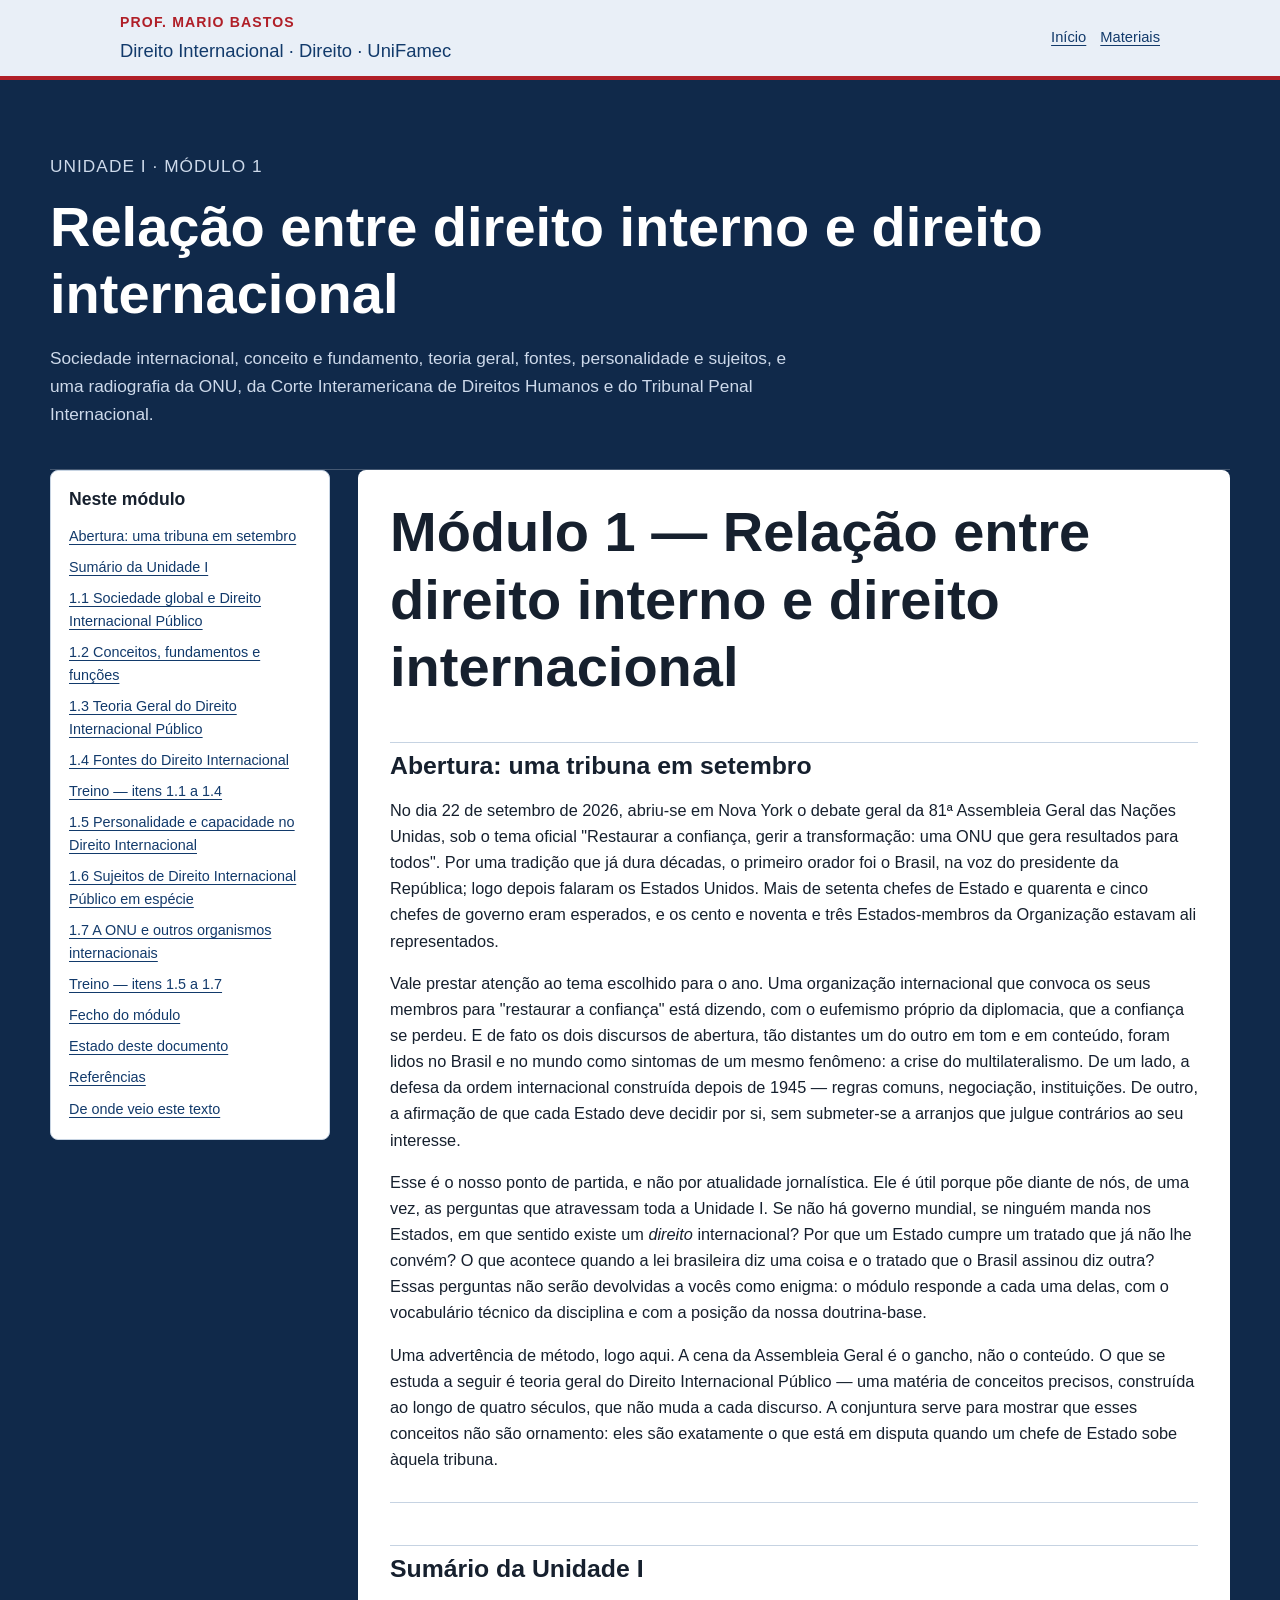
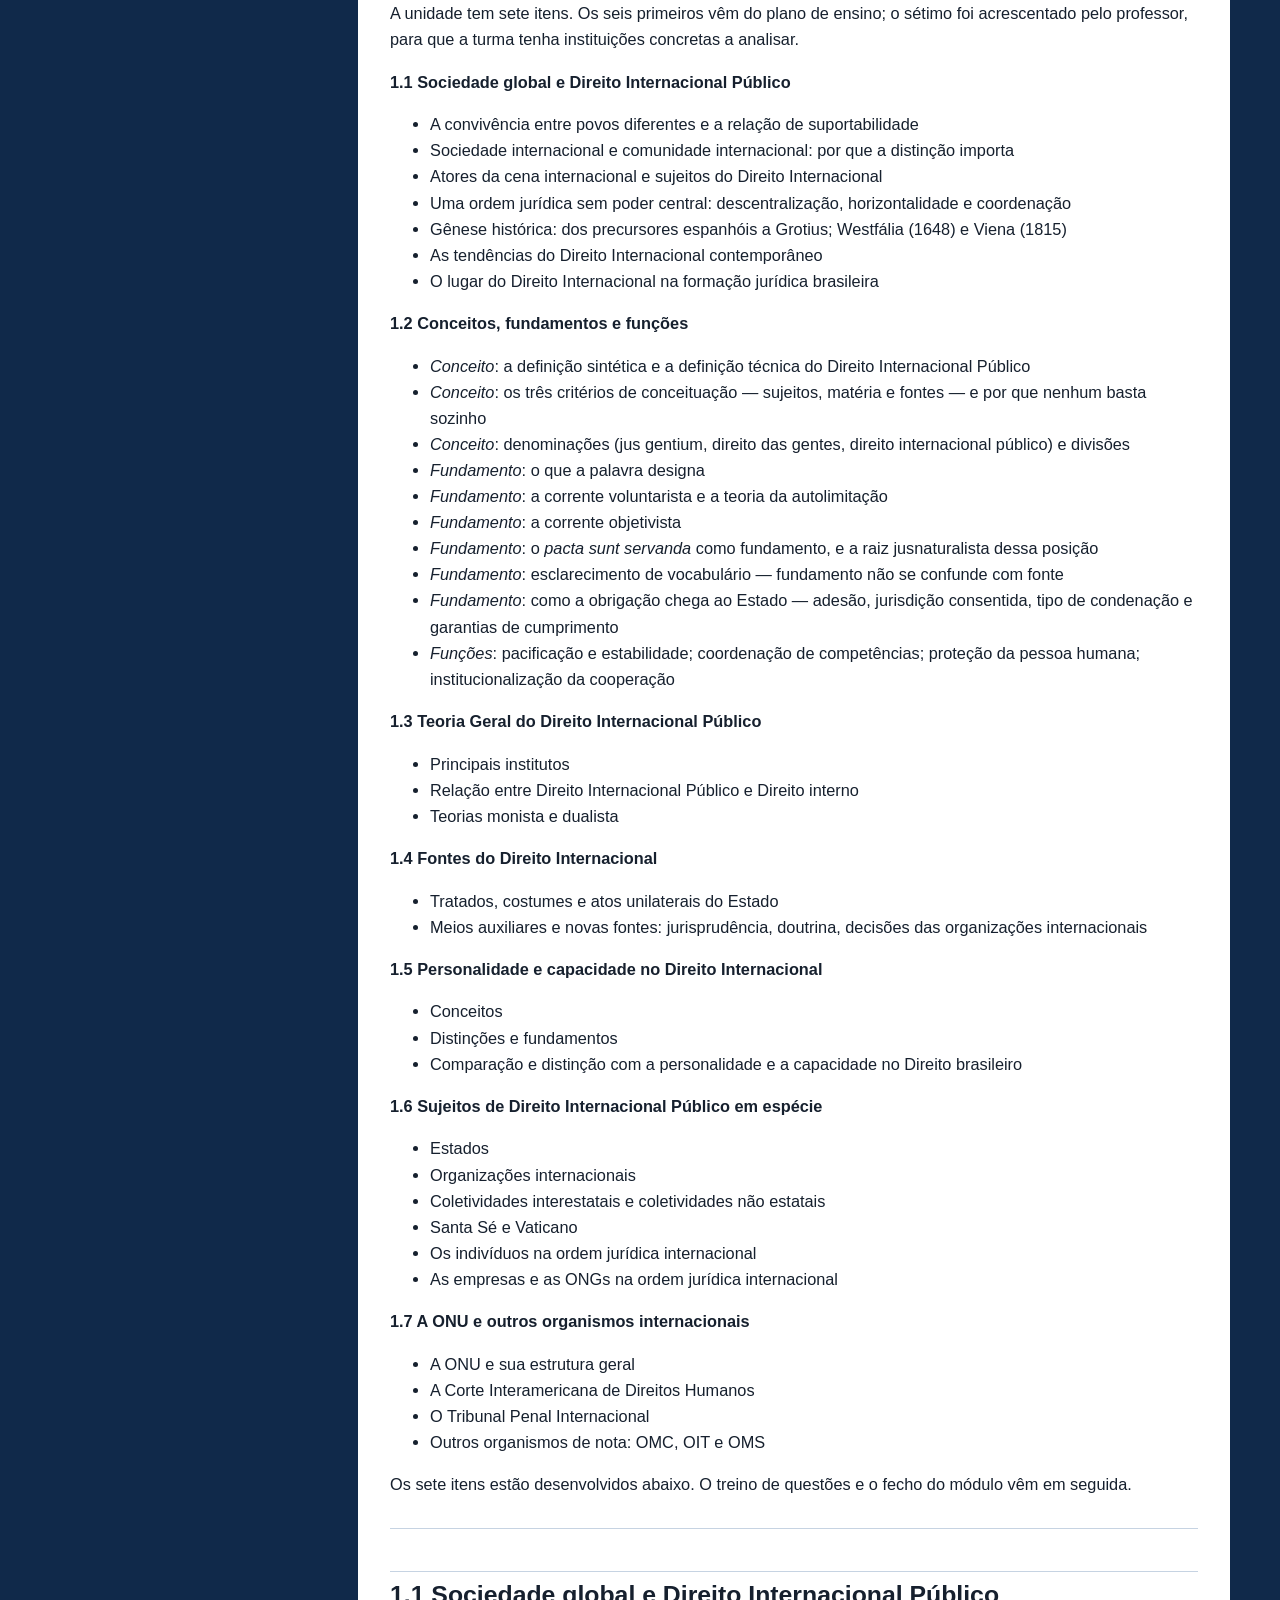
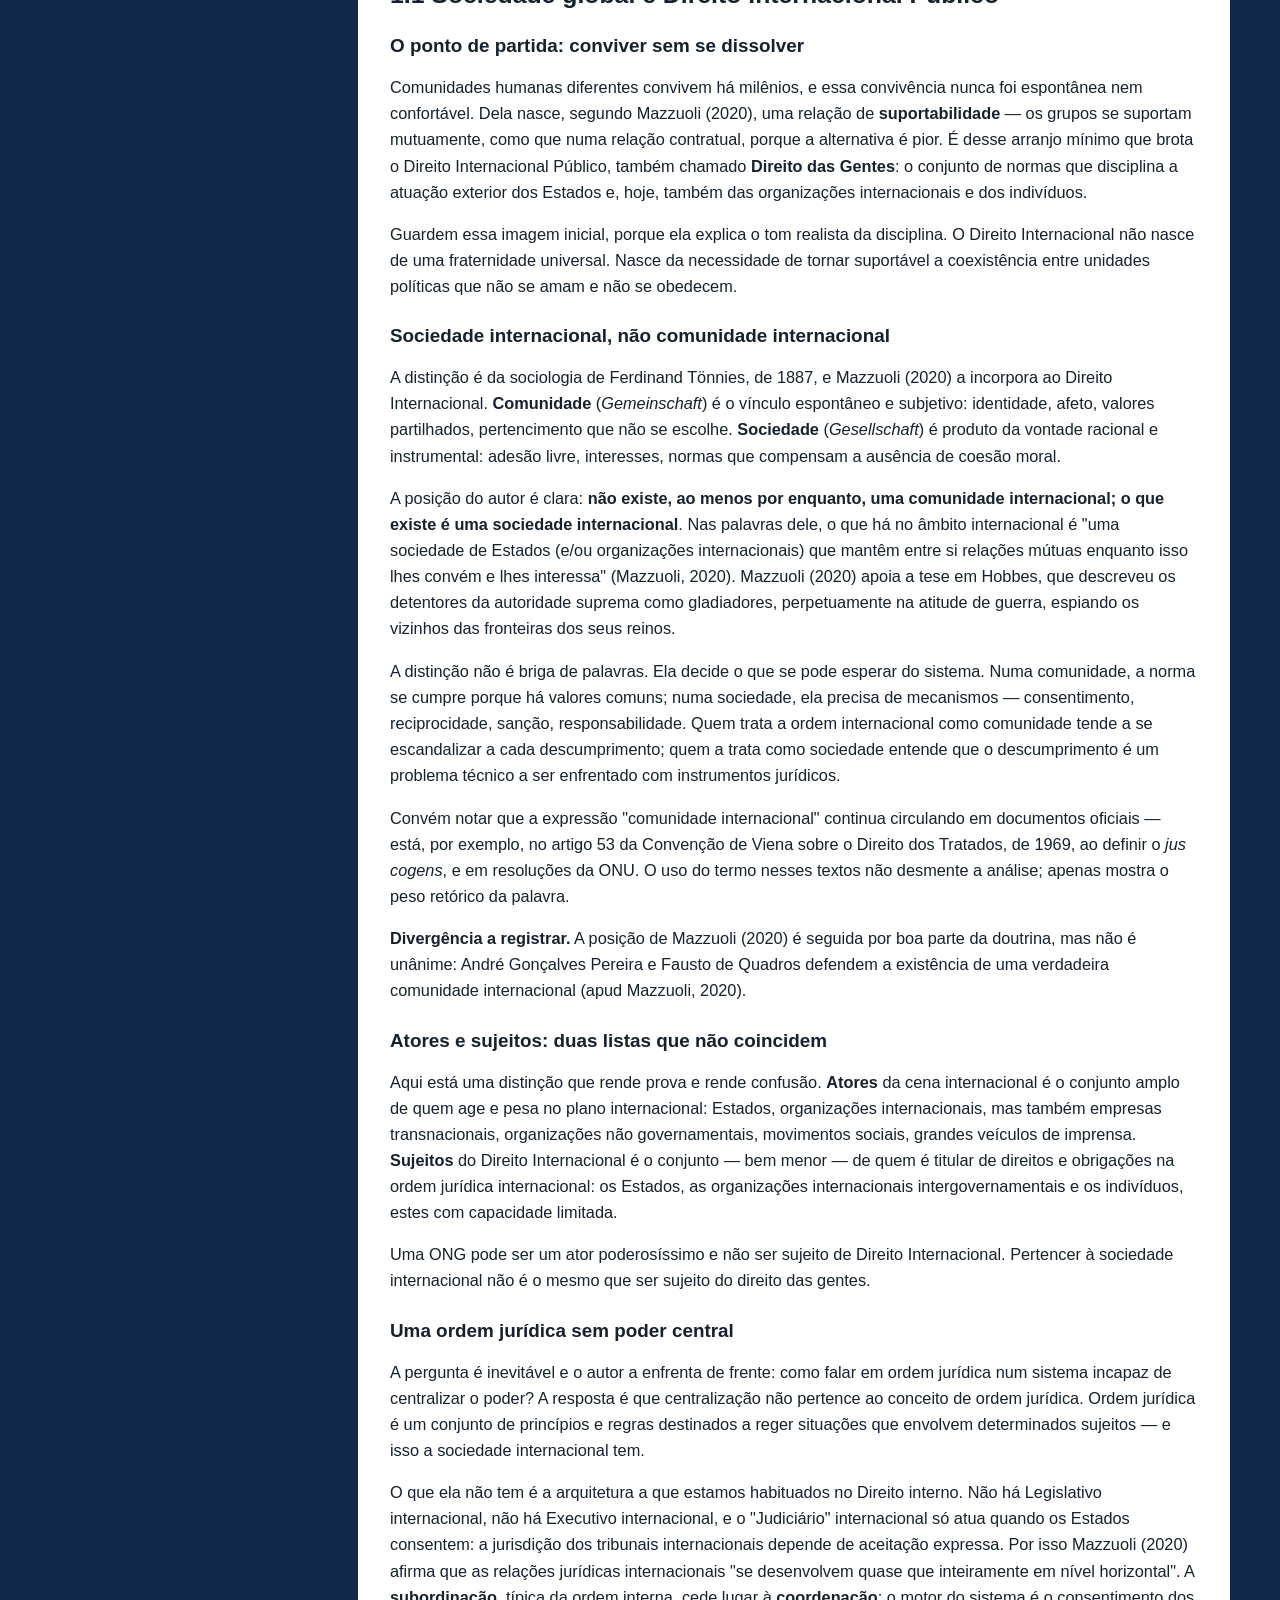
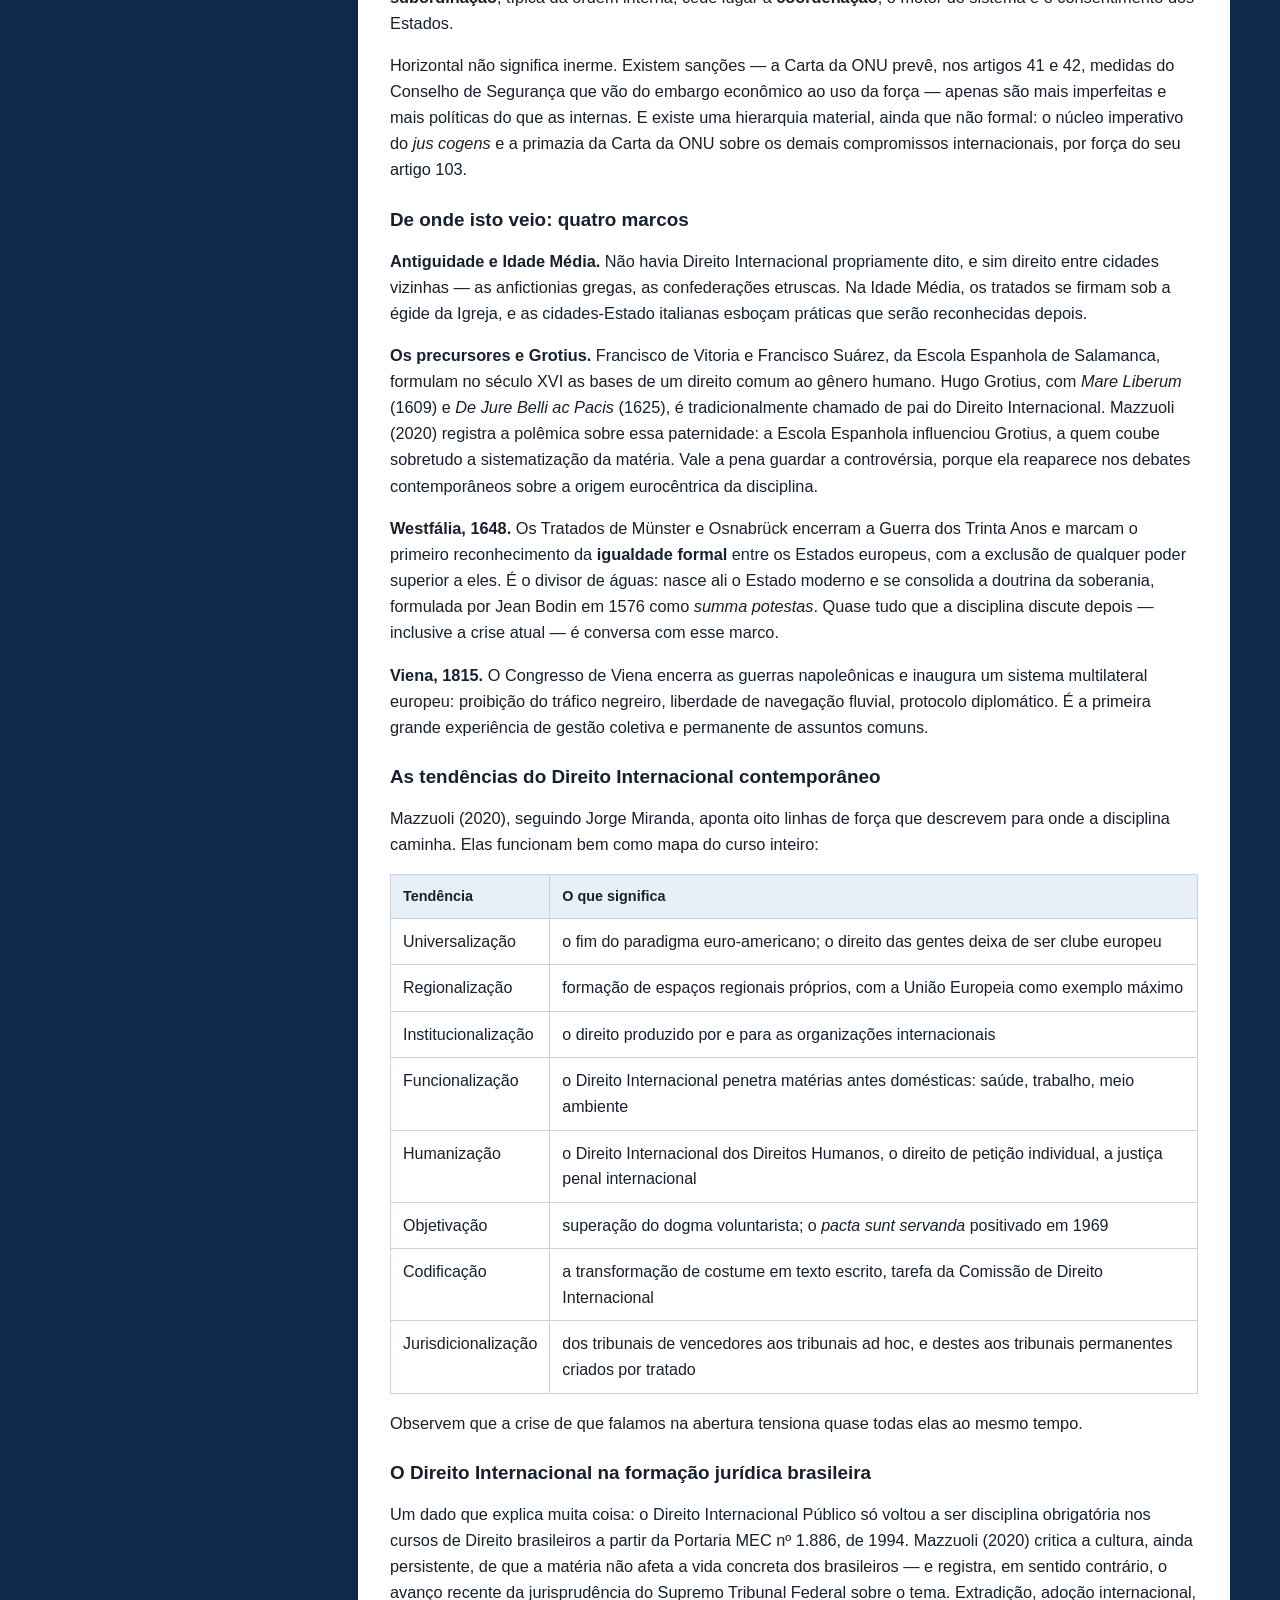
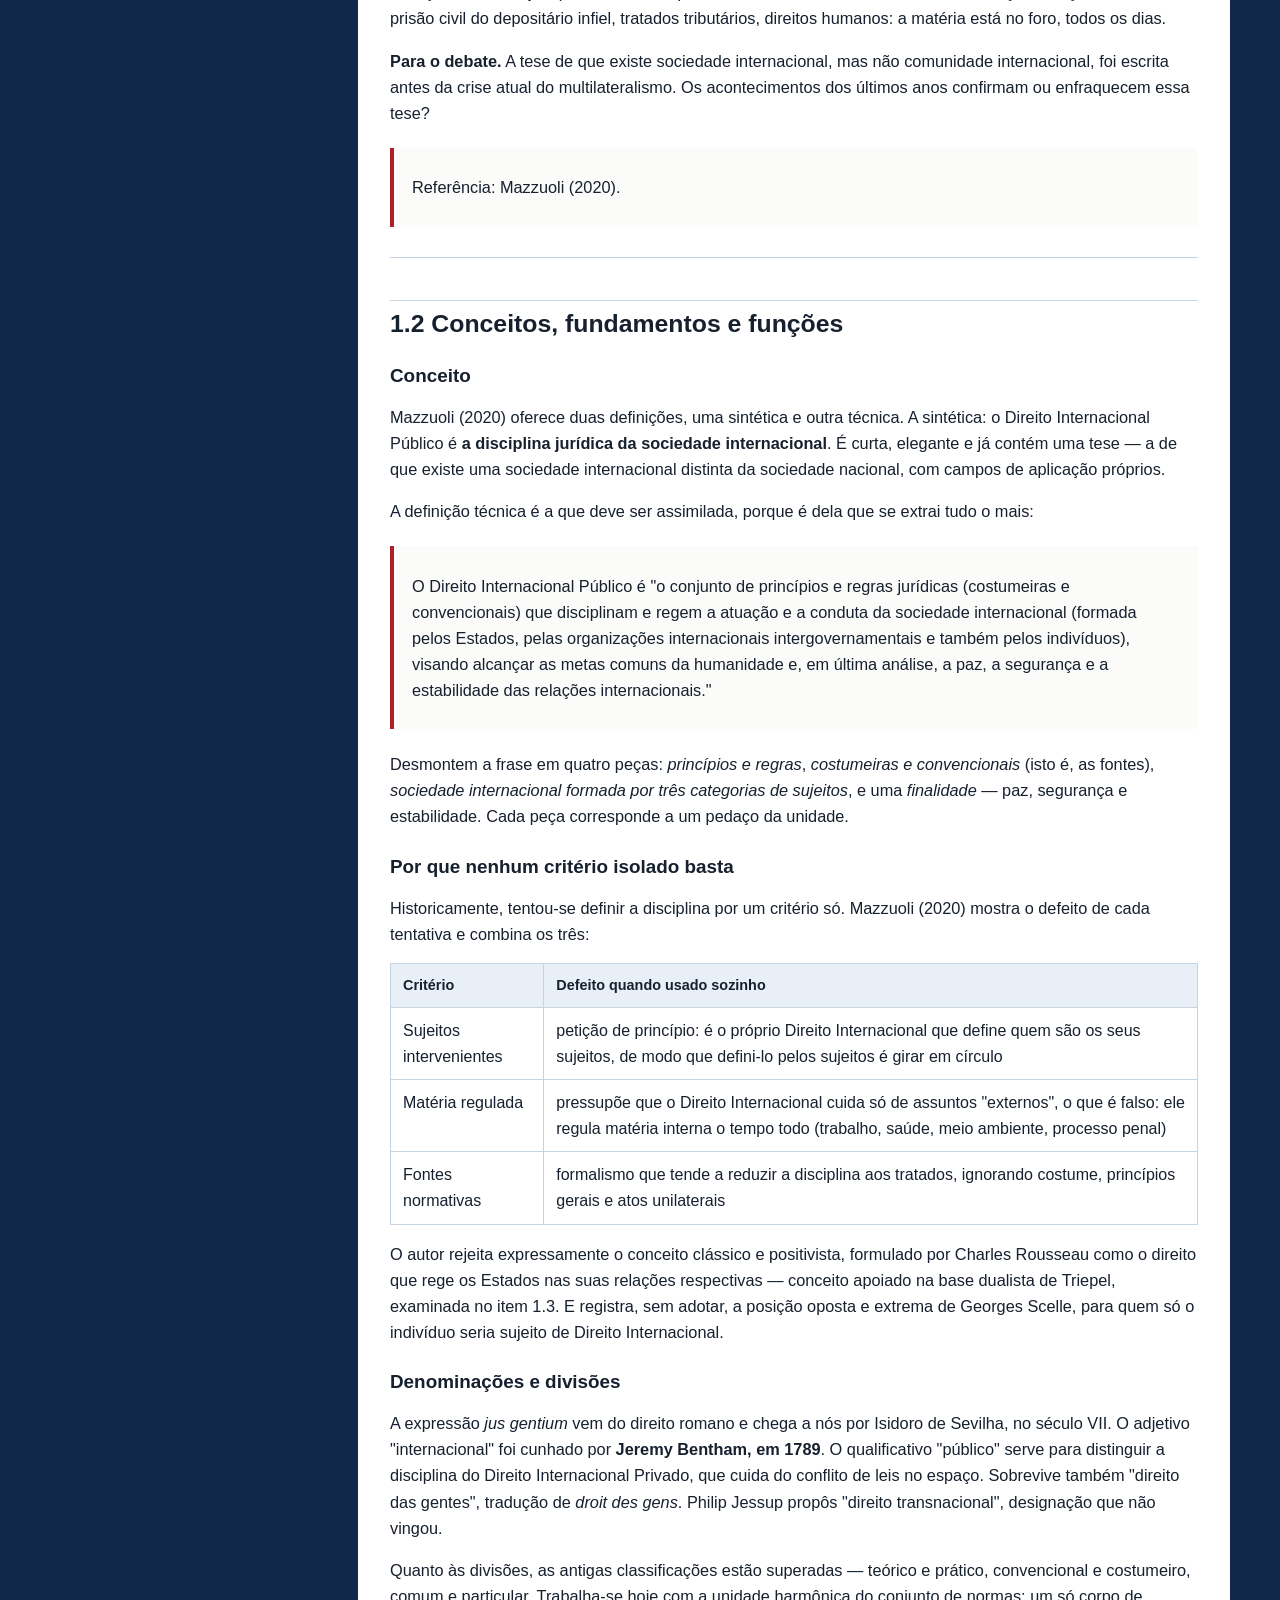
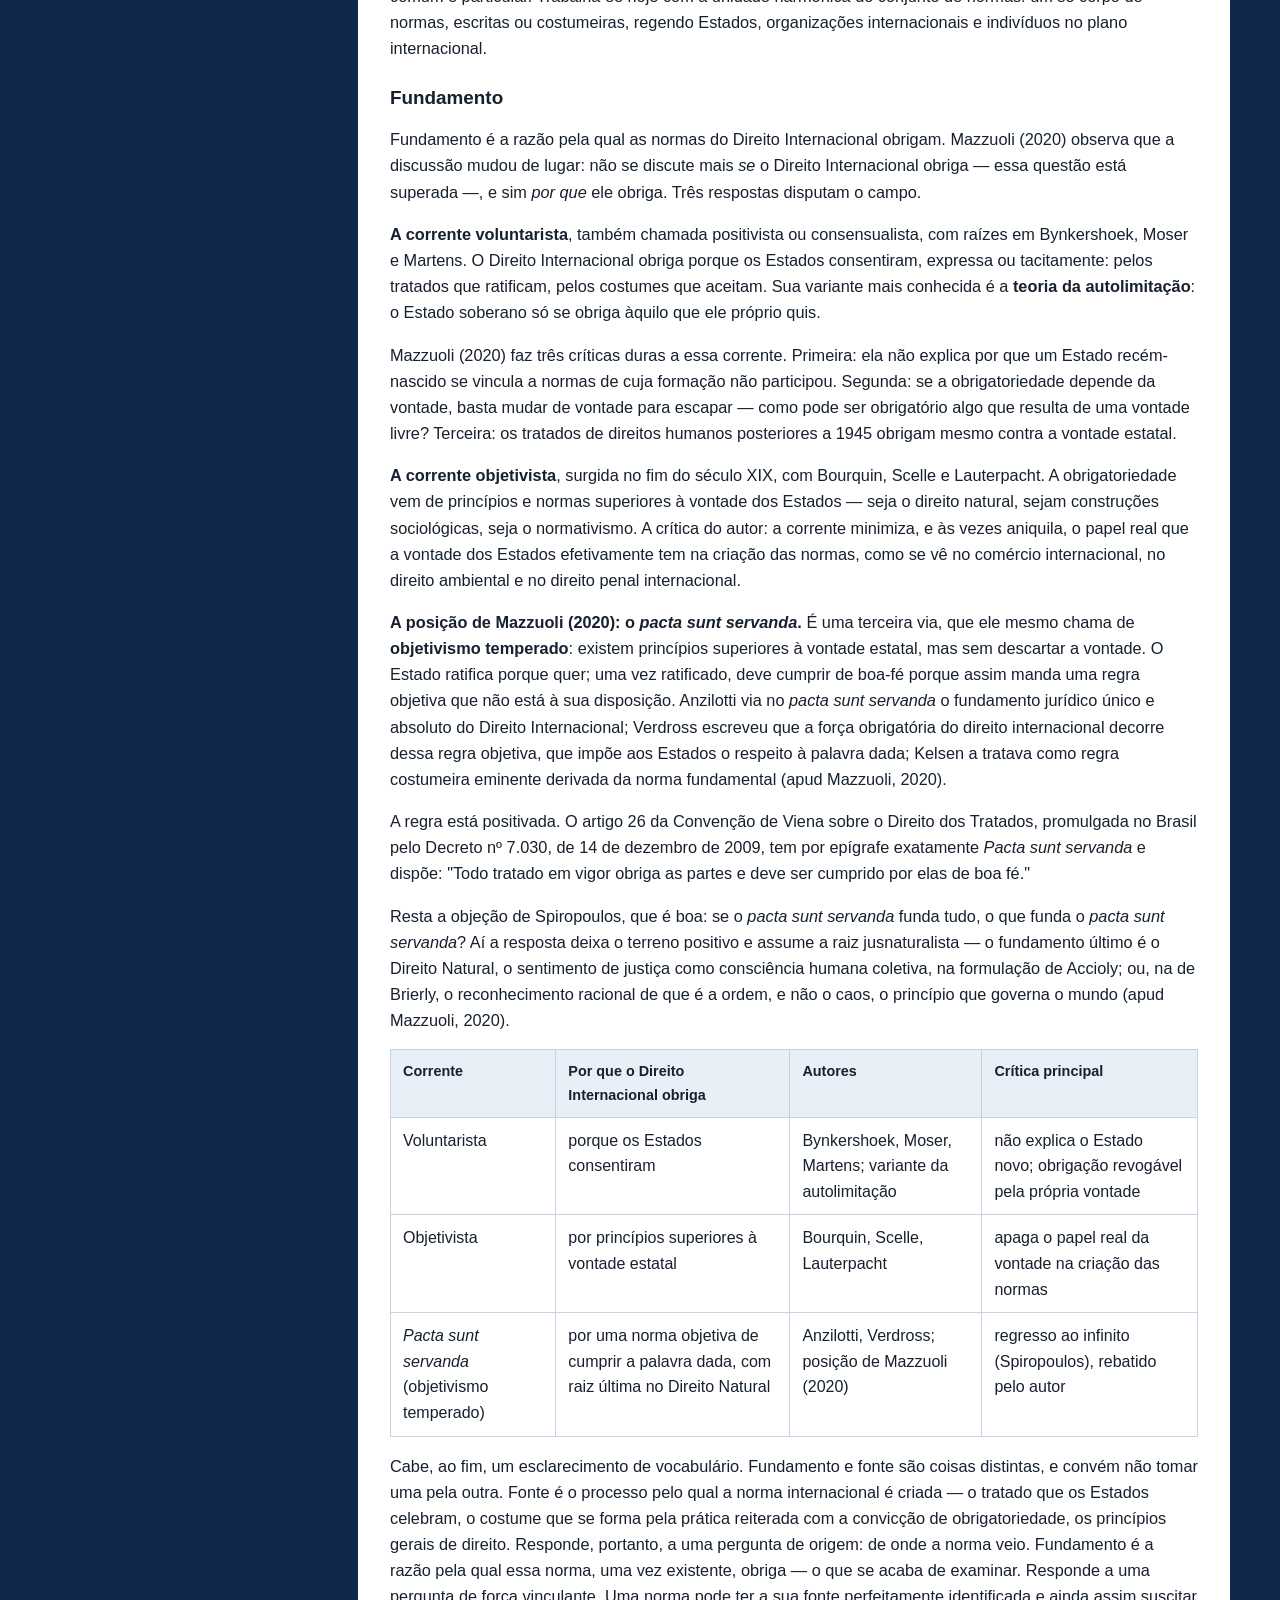
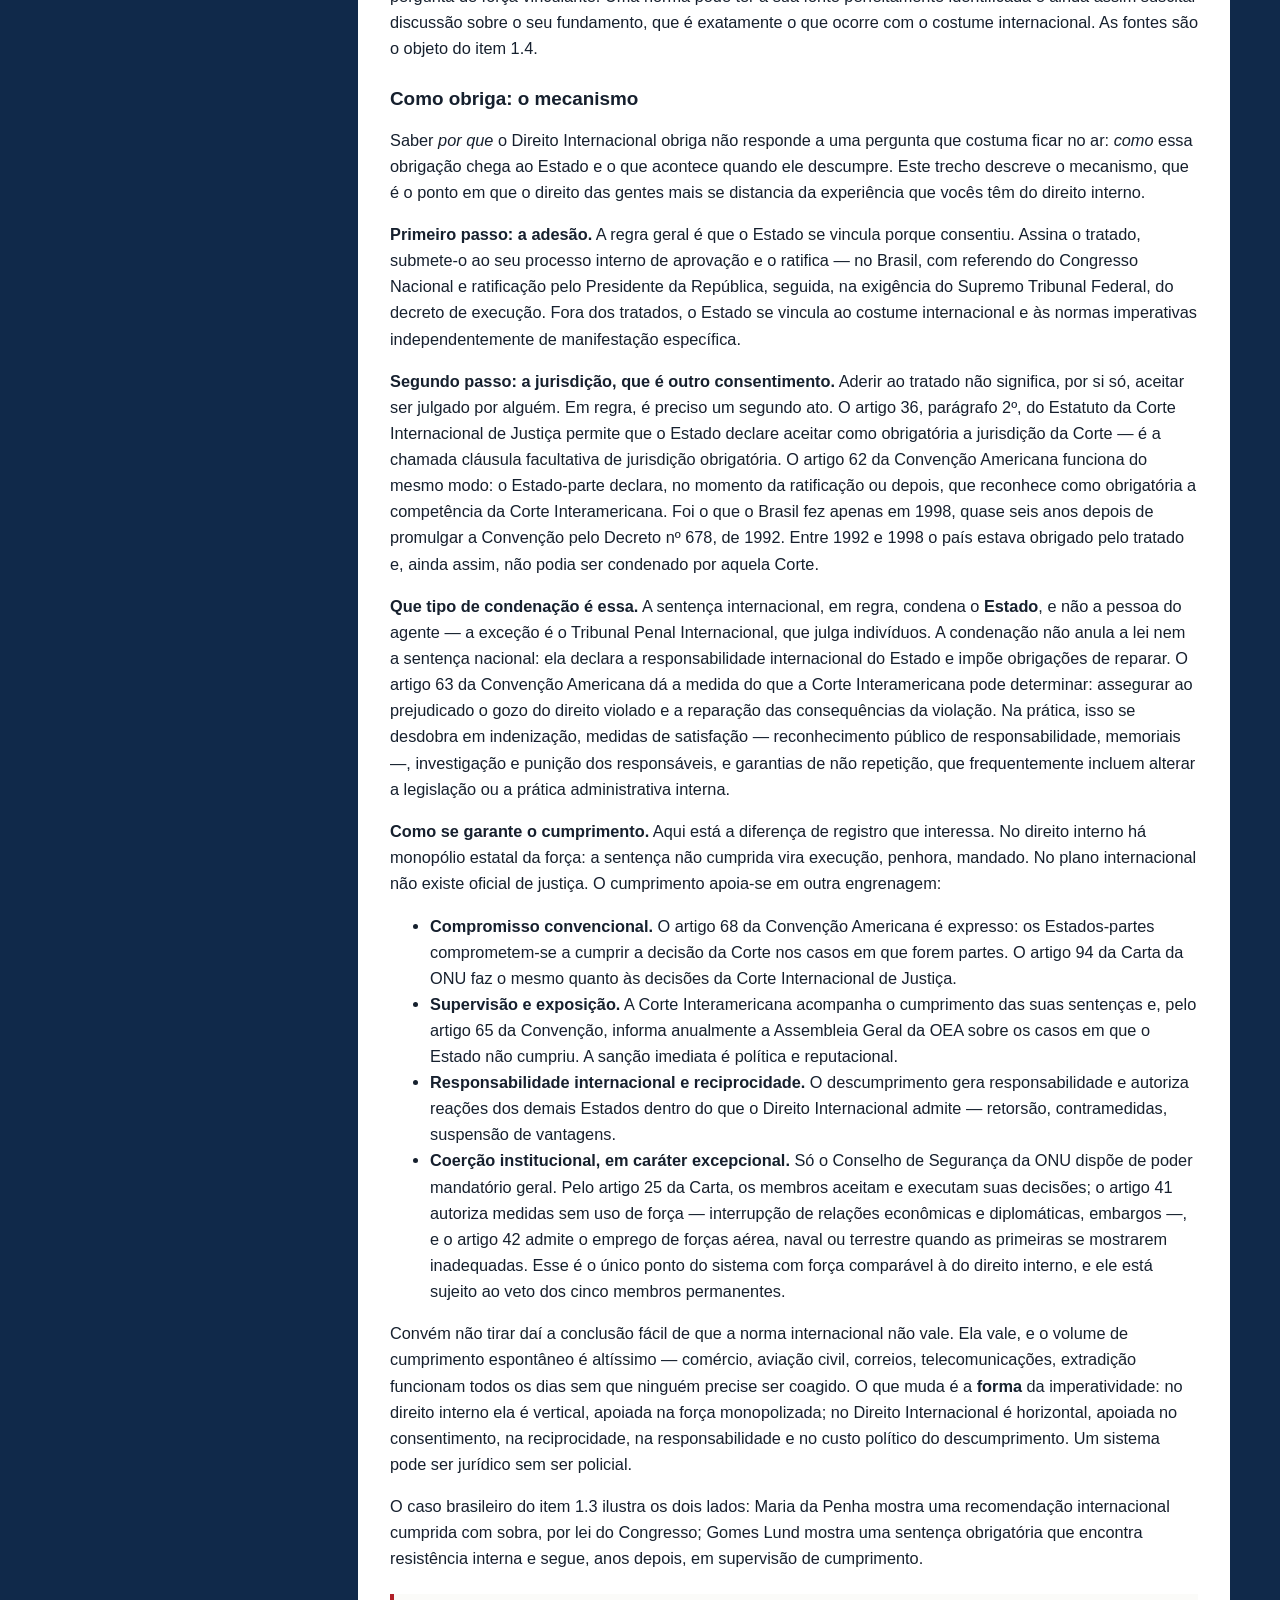
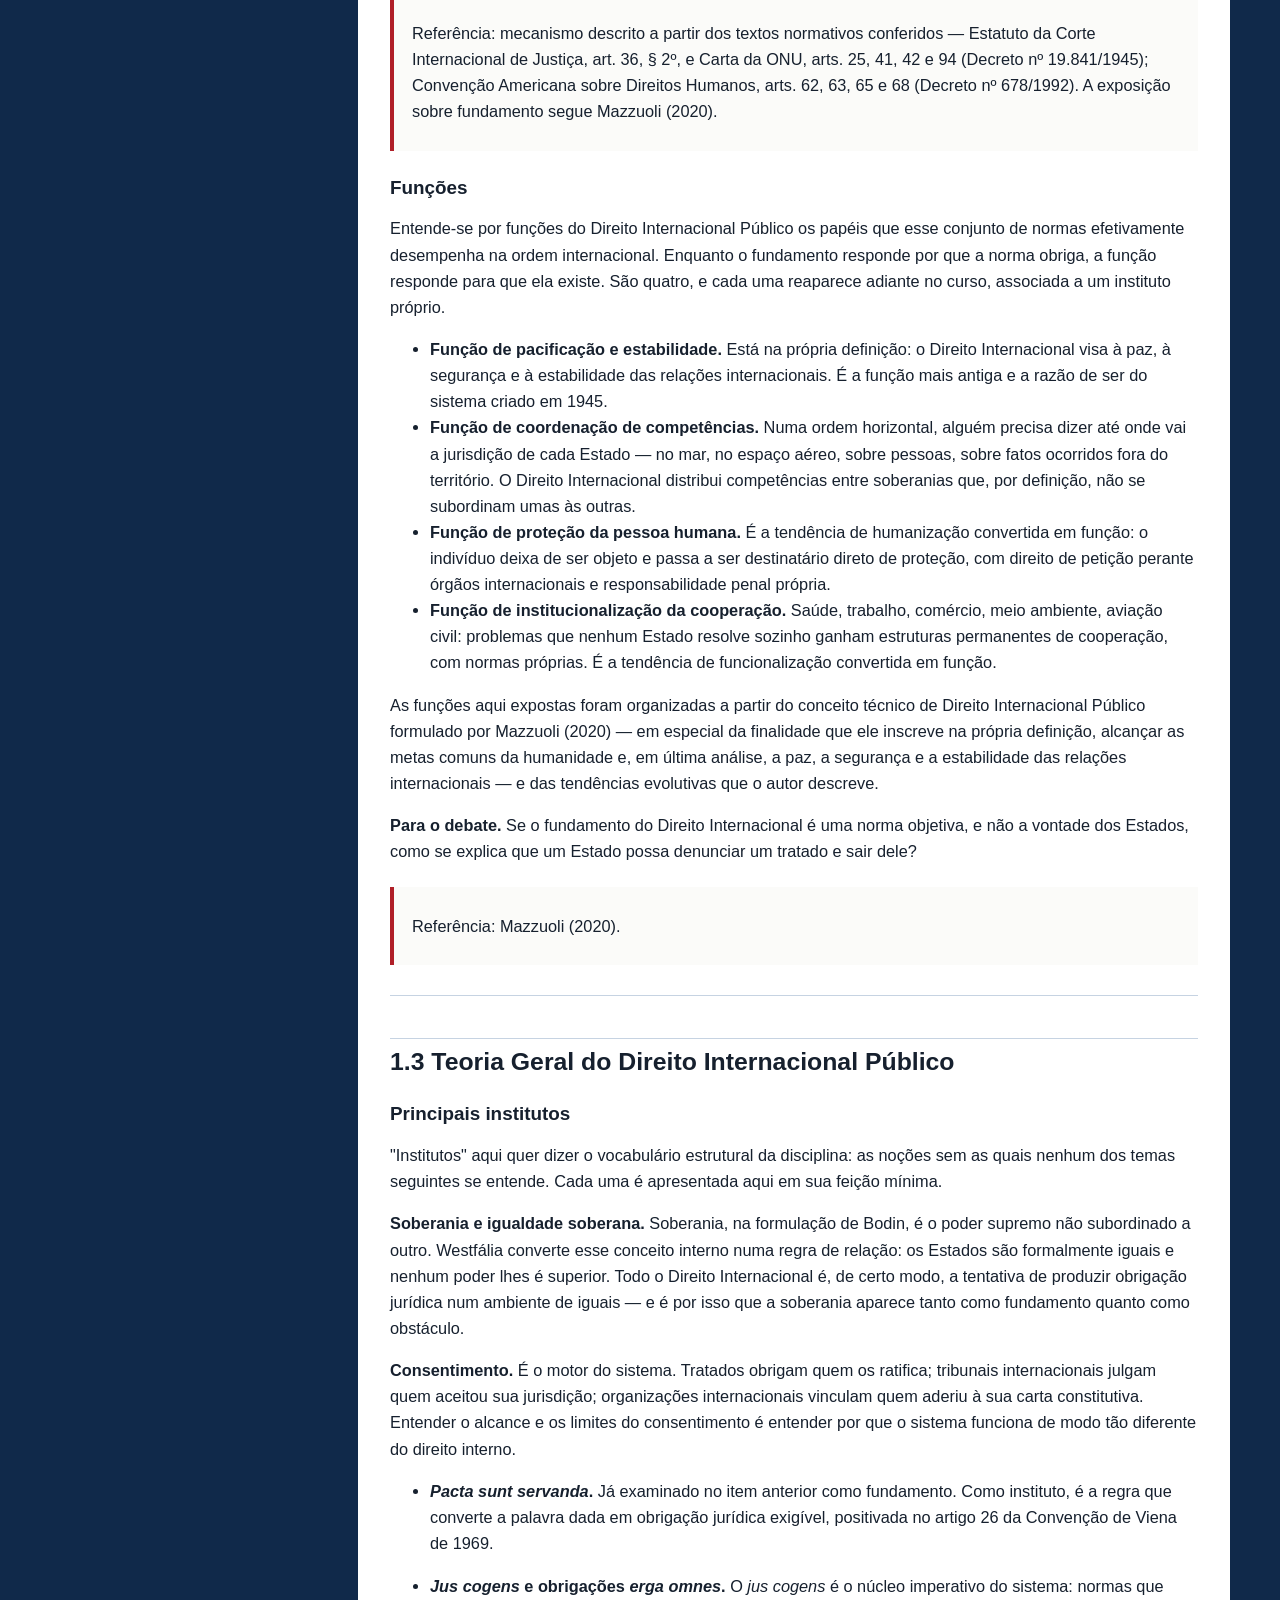
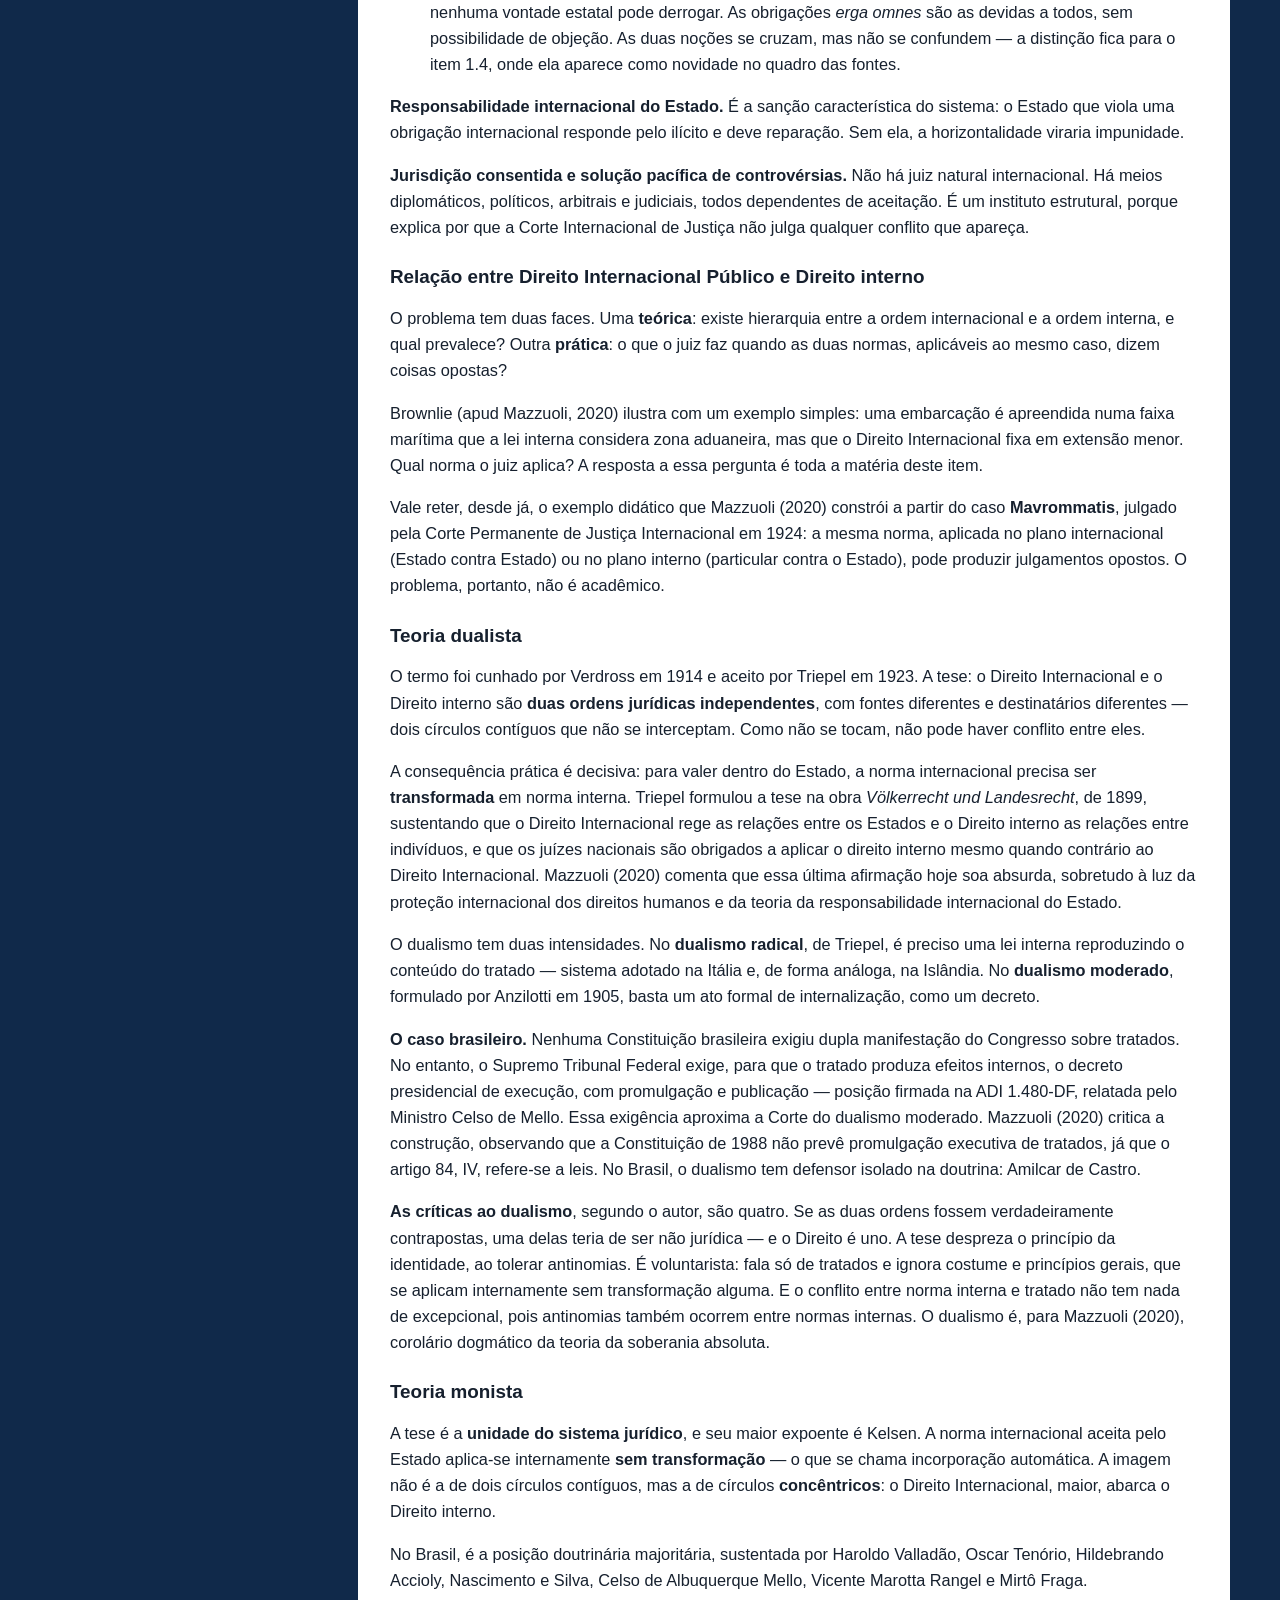
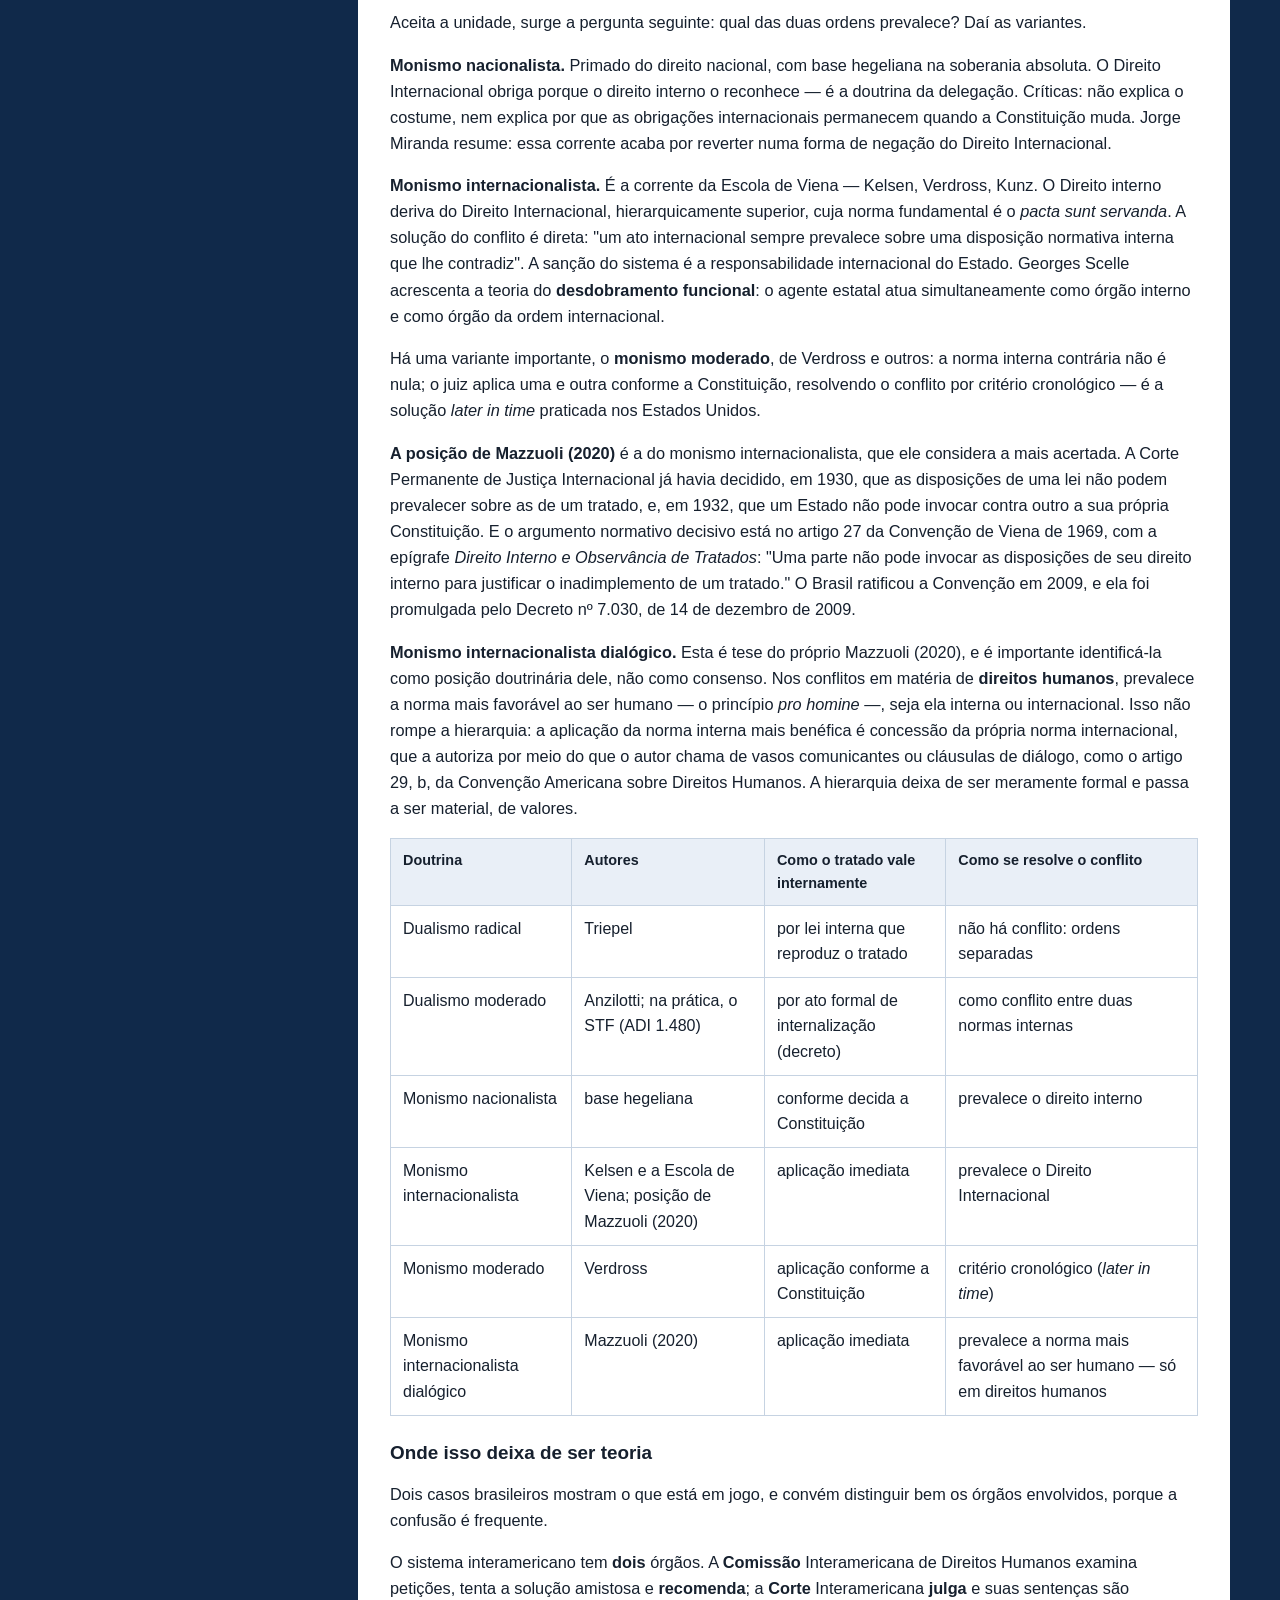
==== commit dc310930: "Acrescenta o fecho do Modulo 1: questoes integradoras, discursiva, pontos de pesquisa e acompanhamen" ====
--- a/docs/modulo-1.html
+++ b/docs/modulo-1.html
@@ -36,6 +36,7 @@
 <a href="#1-6-sujeitos-de-direito-internacional-publico-em-especie">1.6 Sujeitos de Direito Internacional Público em espécie</a>
 <a href="#1-7-a-onu-e-outros-organismos-internacionais">1.7 A ONU e outros organismos internacionais</a>
 <a href="#treino-itens-1-5-a-1-7">Treino — itens 1.5 a 1.7</a>
+<a href="#fecho-do-modulo">Fecho do módulo</a>
 <a href="#estado-deste-documento">Estado deste documento</a>
 <a href="#referencias">Referências</a>
 <a href="#de-onde-veio-este-texto">De onde veio este texto</a></div>
@@ -480,13 +481,12 @@
 <p><strong>Por que isso importa até hoje.</strong> A fórmula de 1928 é a base de praticamente tudo o que se diz sobre responsabilidade internacional do Estado: ela orientou os trabalhos de codificação da Comissão de Direito Internacional das Nações Unidas, é invocada rotineiramente na arbitragem de investimentos entre empresas e Estados, e é o fundamento teórico do conteúdo das condenações em direitos humanos — quando a Corte Interamericana manda indenizar, reconhecer publicamente a responsabilidade, investigar, punir e alterar a legislação, está perseguindo exatamente aquele objetivo: apagar, tanto quanto possível, todas as consequências do ilícito.</p>
 <p>E há uma ironia histórica que vale mencionar em aula. A fábrica ficava numa região que mudaria de mãos outras vezes no século XX, e o litígio entre Alemanha e Polônia sobre ela é de 1927 — doze anos antes de os dois países entrarem em uma guerra que nenhum tribunal conseguiu impedir. O Direito Internacional resolveu a fábrica; não resolveu o resto.</p>
 <blockquote>
-<p>Referência: Mazzuoli (2020). Textos normativos conferidos no Decreto nº 19.841/1945 (Estatuto da Corte Internacional de Justiça, art. 38) e no Decreto nº 7.030/2009 (Convenção de Viena de 1969, arts. 2º e 53).
-</p>
+<p>Fontes do box: acórdãos da Corte Permanente de Justiça Internacional no caso Fábrica de Chorzów — competência (26/07/1927), mérito (13/09/1928) e ordem de encerramento (25/05/1929), conferidos no repositório de decisões da Corte. As passagens transcritas foram vertidas do original inglês.</p>
 </blockquote>
 </aside>
 
 <blockquote>
-<p>Box: acórdãos da Corte Permanente de Justiça Internacional no caso Fábrica de Chorzów — competência (26/07/1927), mérito (13/09/1928) e ordem de encerramento (25/05/1929), conferidos no repositório de decisões da Corte. As passagens transcritas foram vertidas do original inglês.</p>
+<p>Referência: Mazzuoli (2020). Textos normativos conferidos no Decreto nº 19.841/1945 (Estatuto da Corte Internacional de Justiça, art. 38) e no Decreto nº 7.030/2009 (Convenção de Viena de 1969, arts. 2º e 53).</p>
 </blockquote>
 <hr />
 <section class="quiz-panel">
@@ -838,8 +838,58 @@
   <div class="quiz-feedback" hidden></div>
 </article></div>
 </section>
+<h2 id="fecho-do-modulo">Fecho do módulo</h2>
+<h3>Três questões integradoras</h3>
+<p>As três questões abaixo mobilizam o módulo inteiro e não se resolvem com um item só. Não têm alternativa: cada uma pede um posicionamento sustentado, com o vocabulário técnico da unidade.</p>
+<p><strong>Questão integradora 1 — O fundamento à prova da crise.</strong></p>
+<p>Mazzuoli (2020) sustenta que o Direito Internacional obriga em razão de uma norma objetiva, o <em>pacta sunt servanda</em>, e não da vontade dos Estados, e rejeita o voluntarismo por três razões, entre elas a de que a obrigatoriedade dependente da vontade seria revogável a qualquer tempo. Ocorre que o mecanismo examinado neste módulo mostra que o consentimento aparece em dois momentos — na adesão ao tratado e na aceitação da jurisdição — e que a saída do Estado é juridicamente possível: um Estado pode denunciar um tratado, retirar-se de uma organização e, como fizeram alguns em relação ao Tribunal Penal Internacional, desvincular-se de um regime inteiro.</p>
+<p><em>Sustente, com os elementos dos itens 1.2, 1.3 e 1.7:</em> a possibilidade jurídica da saída confirma a crítica voluntarista ao objetivismo, ou é compatível com ele? Ao responder, distinga o que é revogar a norma do que é deixar de ser parte dela, e indique em que ponto o <em>jus cogens</em> altera a equação.</p>
+<p><strong>Questão integradora 2 — Duas cortes, duas respostas, nenhuma autoridade acima.</strong></p>
+<p>Em 2010, o Supremo Tribunal Federal julgou improcedente a ADPF 153 e manteve a interpretação que estende a anistia aos agentes da repressão. Meses depois, a Corte Interamericana de Direitos Humanos condenou o Brasil no caso Gomes Lund e declarou que as disposições da Lei de Anistia que impedem a investigação e a punição de graves violações carecem de validade jurídica. As duas decisões subsistem, e não há instância acima delas.</p>
+<p><em>Sustente, com os elementos dos itens 1.3 e 1.7:</em> que solução cada uma das teorias estudadas — dualismo moderado, monismo internacionalista e monismo internacionalista dialógico — daria a esse conflito, e qual delas o direito brasileiro efetivamente pratica. Considere, na resposta, o artigo 27 da Convenção de Viena, o efeito de coisa interpretada das sentenças da Corte e o fato de o Brasil ter aceitado a competência contenciosa apenas em 1998, para fatos posteriores.</p>
+<p><strong>Questão integradora 3 — A escala da imperatividade.</strong></p>
+<p>Este módulo mostrou que a Organização Mundial do Comércio consegue fazer cumprir suas decisões autorizando retaliação econômica; que a Corte Interamericana profere sentenças obrigatórias cuja execução depende da boa vontade do Estado condenado; que o Tribunal Penal Internacional não tem polícia própria; e que apenas o Conselho de Segurança dispõe de poder coercitivo geral, sujeito ao veto de cinco Estados.</p>
+<p><em>Sustente, com os elementos dos itens 1.1, 1.4 e 1.7:</em> a afirmação de que a ordem internacional protege melhor o comércio do que a pessoa humana é uma constatação sobre o Direito Internacional, ou sobre a sociedade internacional que o produz? Use, para responder, a distinção entre sociedade e comunidade internacional, a inexistência de hierarquia entre as fontes e a noção de <em>jus cogens</em>.</p>
+<h3>Sugestão de questão discursiva para treinamento</h3>
+<p><em>Formato de prova: uma questão, de 25 a 30 linhas, com valor integral atribuído à articulação entre os três pontos exigidos.</em></p>
+<blockquote>
+<p>Um tratado internacional de direitos humanos, regularmente ratificado pelo Brasil e promulgado por decreto, assegura a determinada categoria de pessoas uma garantia processual mais ampla do que a prevista em lei federal brasileira posterior. Um juiz de primeiro grau precisa decidir qual norma aplicar.</p>
+<p>Redija um texto dissertativo que: (a) identifique e conceitue a teoria que o Supremo Tribunal Federal pratica quanto à incorporação de tratados, apontando o precedente que a firmou e a crítica doutrinária que ela recebe; (b) explique a solução que o monismo internacionalista dialógico daria ao caso, indicando o dispositivo convencional que autoriza essa solução; e (c) conclua justificando qual norma o juiz deve aplicar, com fundamento no artigo 27 da Convenção de Viena sobre o Direito dos Tratados e no princípio <em>pro homine</em>.</p>
+</blockquote>
+<p><em>Critério de correção sugerido:</em> a resposta que apenas nomear as teorias sem aplicá-las ao caso não atinge a nota integral; a que concluir pela norma mais favorável sem indicar o fundamento convencional da abertura também não.</p>
+<h3>Três pontos de pesquisa</h3>
+<p>Recortes teóricos, para desenvolvimento individual ou em dupla, todos sobre a <strong>organização institucional da ONU</strong>. Cada um tem fonte primária acessível e bibliografia disponível.</p>
+<ol>
+<li>
+<p><strong>O veto e as saídas construídas contra ele.</strong> Pesquisar como a prática institucional tentou contornar a paralisia do Conselho de Segurança — em especial a resolução "Unidos pela Paz", de 1950, e o mecanismo mais recente que obriga a Assembleia Geral a reunir-se quando um veto é exercido. Pergunta orientadora: esses instrumentos alteram a competência do Conselho ou apenas produzem constrangimento político? Fontes primárias: a Carta, artigos 10 a 12 e 24 a 27, e o texto das resoluções no sítio das Nações Unidas.</p>
+</li>
+<li>
+<p><strong>A natureza jurídica dos poderes do Secretário-Geral.</strong> Pesquisar o artigo 99 da Carta, que permite ao Secretário-Geral levar ao Conselho de Segurança qualquer assunto que ameace a paz, e o artigo 100, que lhe assegura independência. Pergunta orientadora: o cargo é administrativo, político ou os dois, e o que o processo de escolha — nomeação pela Assembleia sob recomendação do Conselho — revela sobre essa natureza? Rende bom trabalho a comparação entre o uso efetivo do artigo 99 por diferentes secretários-gerais.</p>
+</li>
+<li>
+<p><strong>Financiamento e autonomia: o artigo 19 diante da dependência orçamentária.</strong> A Organização depende das contribuições dos membros, e a única sanção prevista para o inadimplente é a perda do voto na Assembleia Geral. Pergunta orientadora: um sistema cuja sobrevivência material depende de poucos contribuintes pode ser dito independente deles? Fontes primárias: a Carta, artigos 17 a 19, e os relatórios orçamentários das Nações Unidas.</p>
+</li>
+</ol>
+<h3>Acompanhamento — podcasts, canais e vozes</h3>
+<p>A matéria muda enquanto o semestre corre. Acompanhar é parte do estudo, não um extra.</p>
+<p><strong>Para acompanhar o semestre inteiro.</strong></p>
+<ul>
+<li><strong>Petit Journal</strong> — podcast brasileiro de política internacional, em formato acessível, com versão em vídeo no YouTube. É a porta de entrada: o aluno que acompanhar só este já chega à aula com o noticiário organizado.</li>
+<li><strong>Xadrez Verbal</strong>, de Filipe Figueiredo — política internacional e história, em episódios longos e densos. Serve ao aprofundamento; para quem não tiver fôlego para o episódio inteiro, os cortes do canal resolvem.</li>
+<li><strong>O Assunto</strong>, da g1, e <strong>Café da Manhã</strong>, da Folha — podcasts diários, de vinte a quarenta minutos. Não são de direito internacional, mas cobrem os episódios da matéria quando eles acontecem, com entrevistados que valem por si.</li>
+</ul>
+<p><strong>Vozes a seguir, para além do episódio isolado.</strong></p>
+<ul>
+<li><strong>João Paulo Charleaux</strong>, jornalista, ex-Comitê Internacional da Cruz Vermelha, autor de <em>As regras da guerra</em>. É a melhor porta para o direito humanitário — o que o Direito Internacional tem a dizer quando a guerra já começou.</li>
+<li><strong>Guilherme Casarões</strong>, cientista político da FGV. Política externa brasileira e o tabuleiro em que o Brasil se move. Conversa direta com a abertura deste módulo e com a Unidade III.</li>
+<li><strong>Oliver Stuenkel</strong>, da FGV, autor de <em>O mundo pós-ocidental</em>. O argumento do Sul global em formato acessível — útil para quem quiser levar adiante a leitura crítica da origem da disciplina.</li>
+</ul>
+<p><strong>Fonte primária em vídeo.</strong></p>
+<ul>
+<li><strong>UN Web TV</strong>, o canal oficial das Nações Unidas, traz as íntegras dos debates da Assembleia Geral e das sessões do Conselho de Segurança. É o lugar de ver a instituição funcionando, e não apenas o organograma dela. Os discursos de abertura da 81ª Assembleia Geral, de setembro de 2026, estão lá.</li>
+</ul>
 <h2 id="estado-deste-documento">Estado deste documento</h2>
-<p>Os itens 1.1 a 1.7 e os dois blocos de treino estão prontos. Faltam, para o módulo ficar completo: as três questões integradoras; a sugestão de questão discursiva; os três pontos de pesquisa sobre a organização institucional da ONU; e as indicações de acompanhamento em podcasts e canais.</p>
+<p>O módulo está completo: os sete itens, os dois blocos de treino e o fecho. A versão para o aluno está publicada na página do módulo, no site da disciplina.</p>
 <h2 id="referencias">Referências</h2>
 <p>BROWNLIE, Ian. <em>Princípios de direito internacional público</em>. Tradução de Maria Manuela Farrajota et al. Lisboa: Fundação Calouste Gulbenkian, 1997. [citado por Mazzuoli, 2020]</p>
 <p>MAZZUOLI, Valerio de Oliveira. <em>Curso de direito internacional público</em>. 13. ed. Rio de Janeiro: Forense, 2020.</p>
